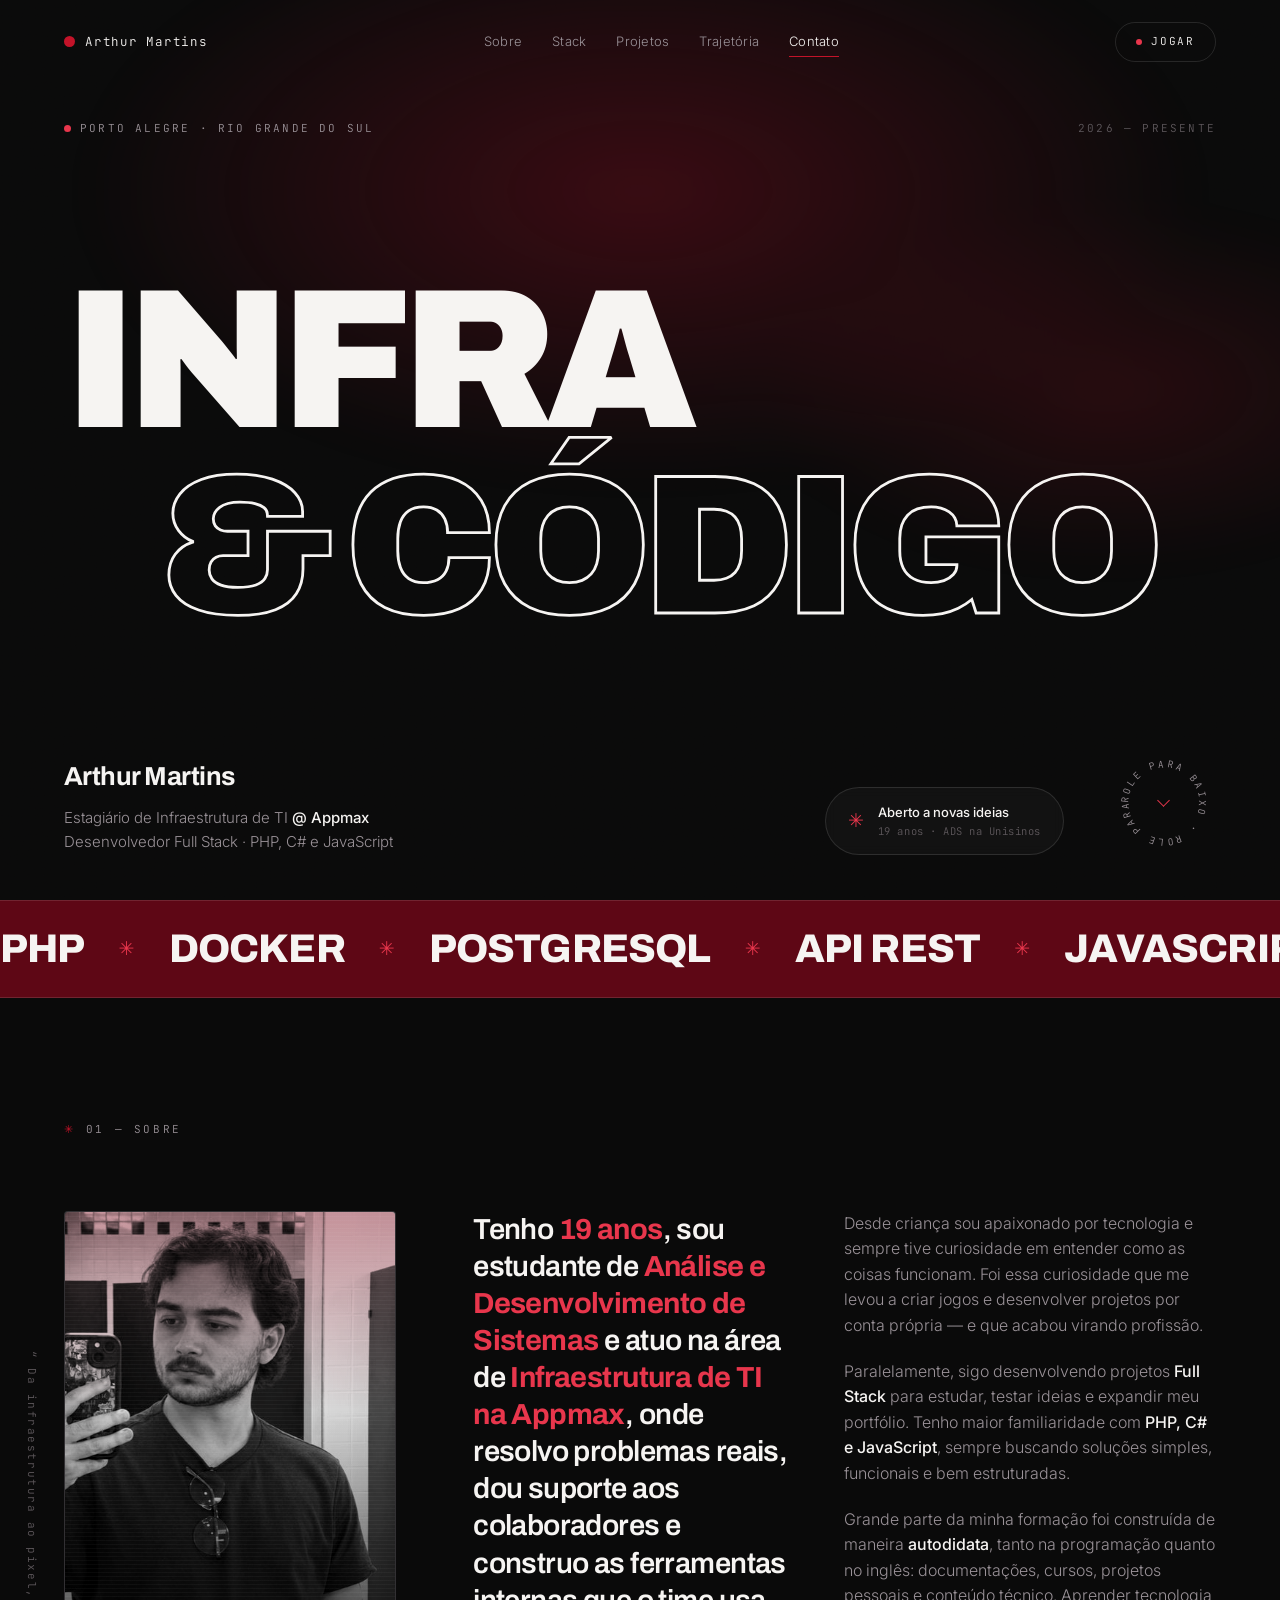
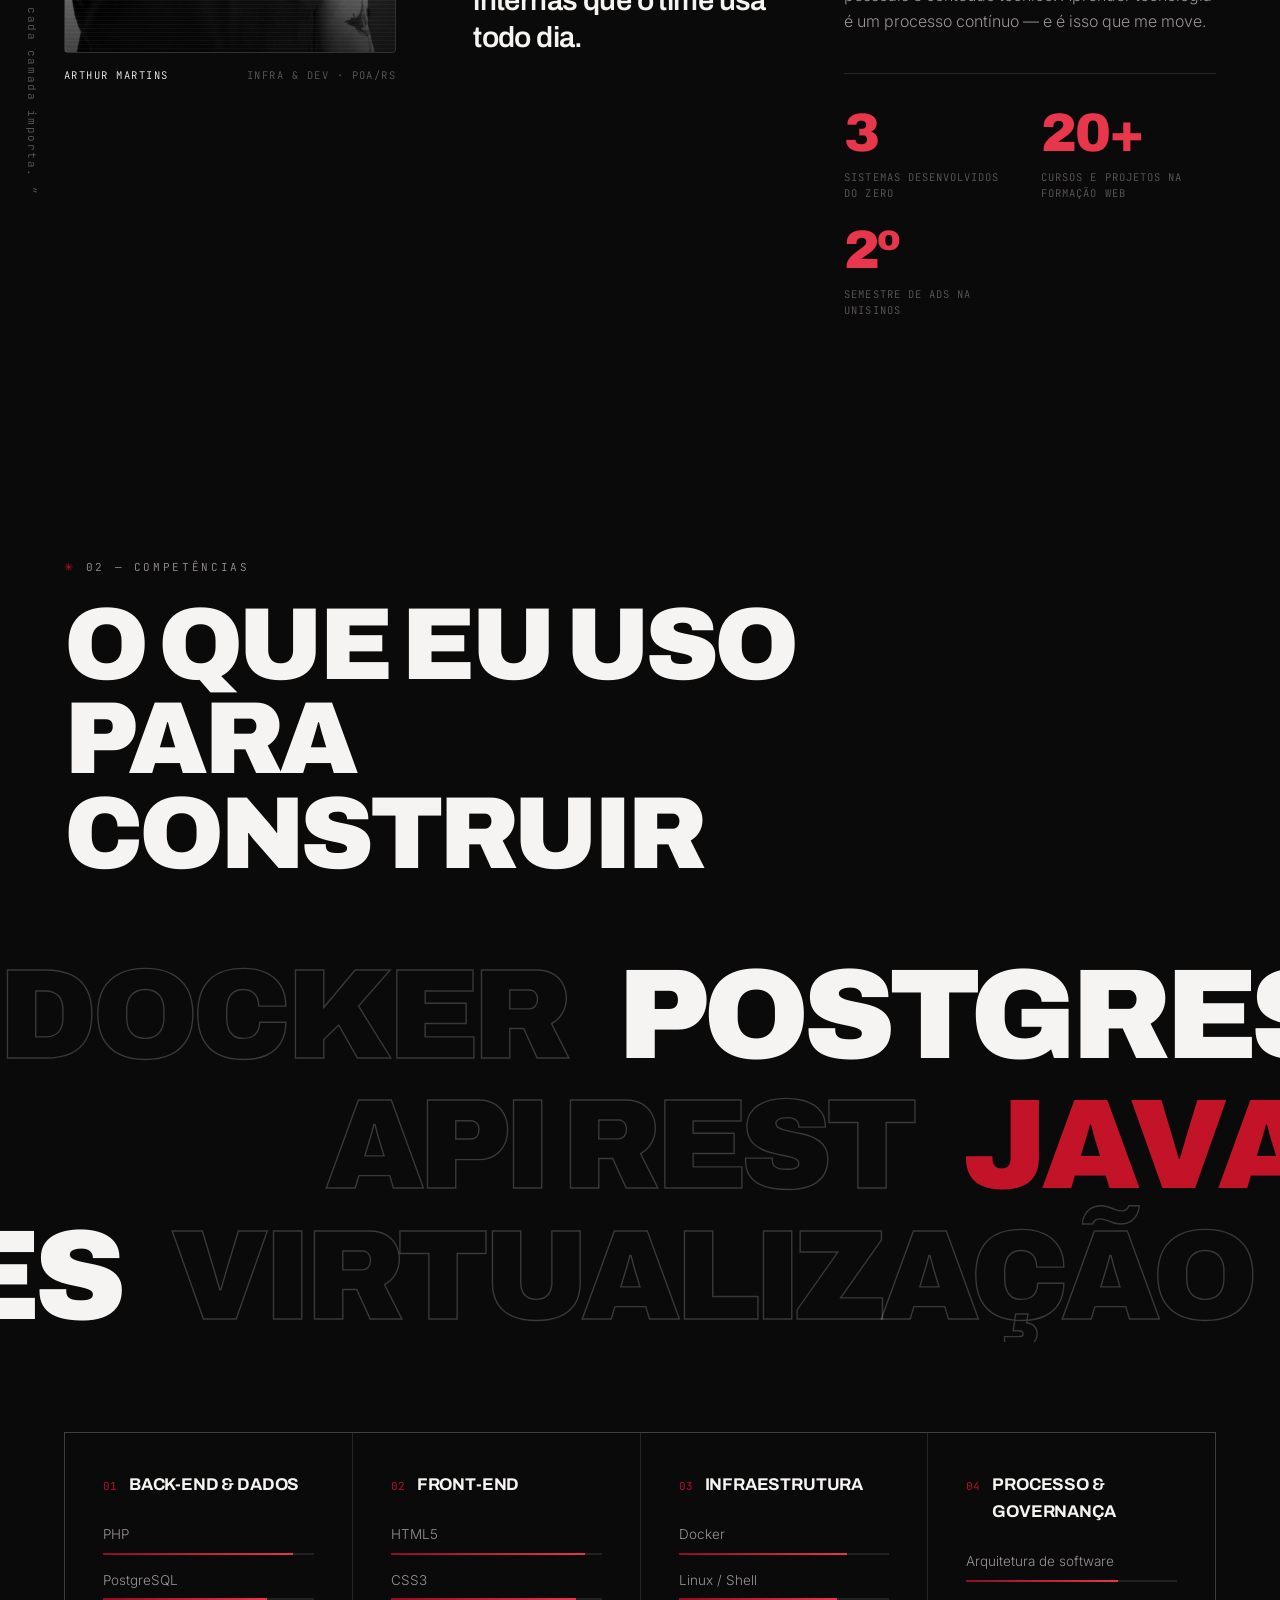
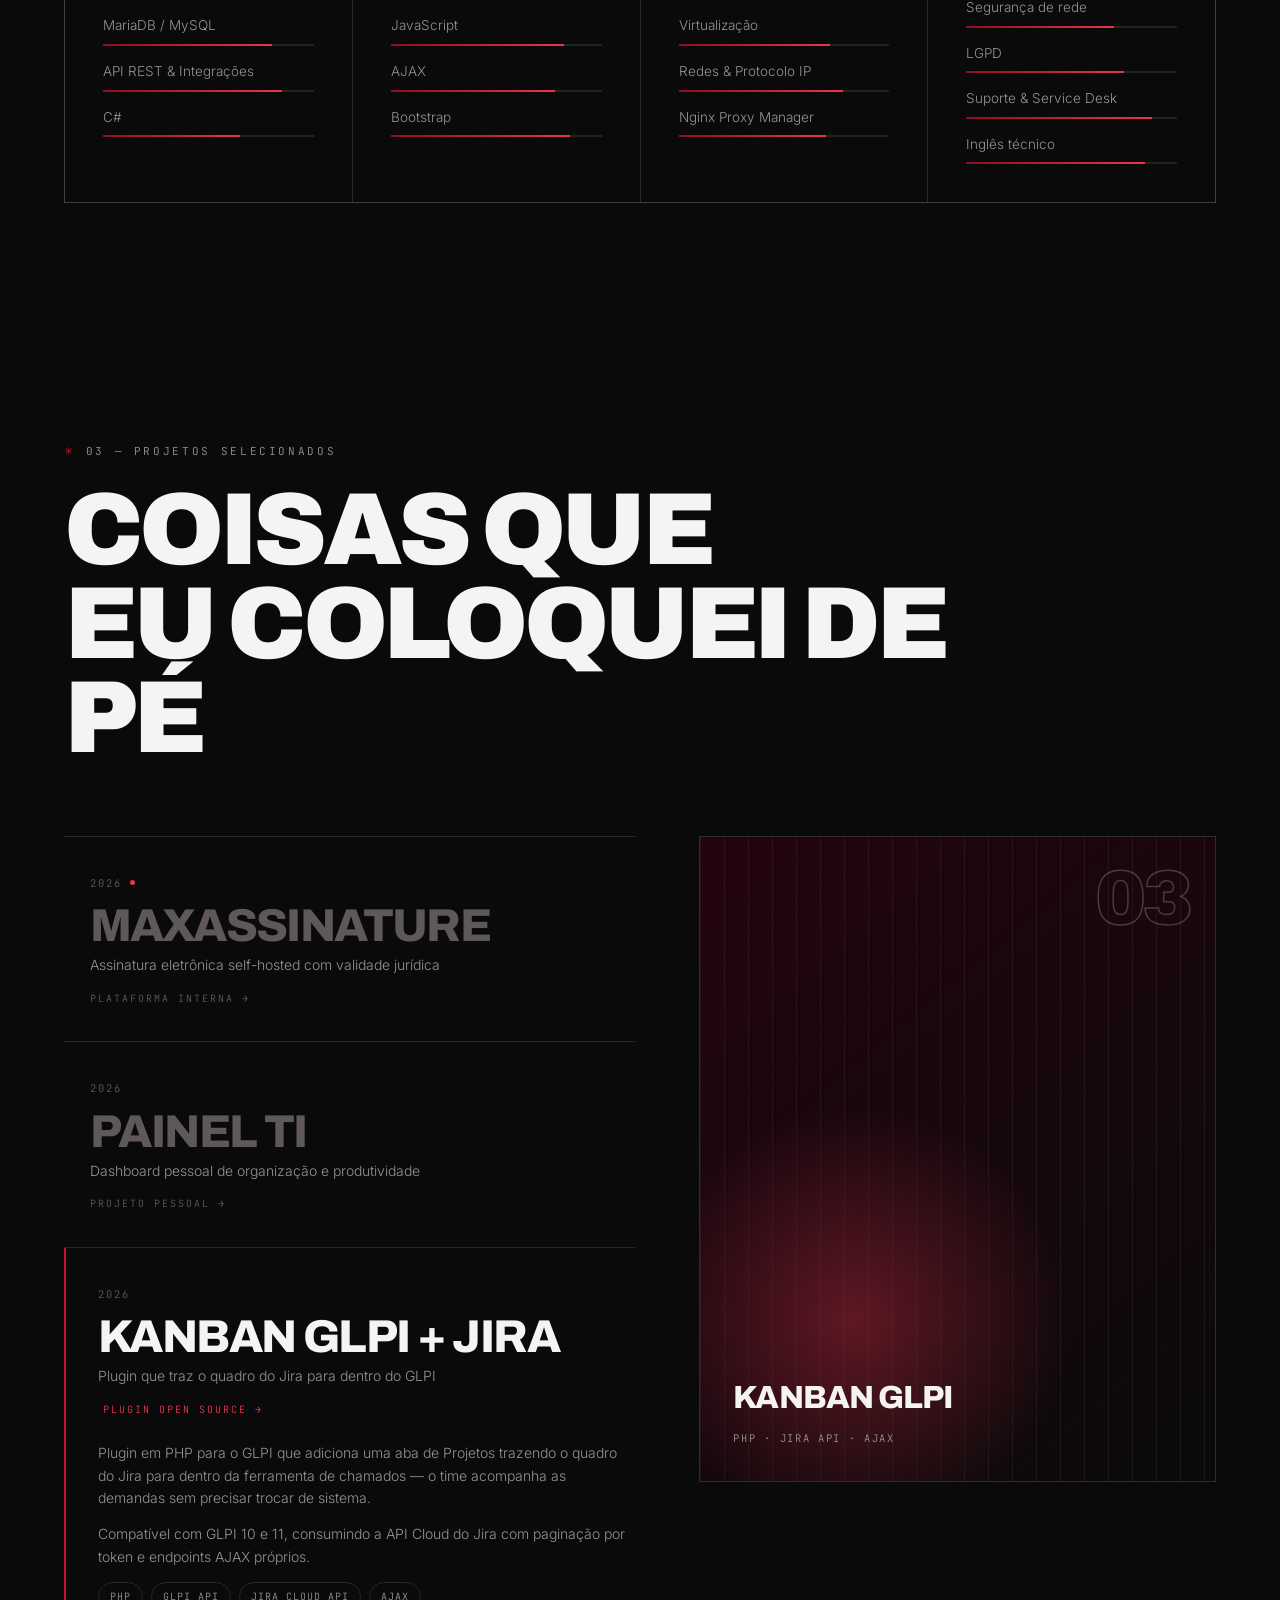
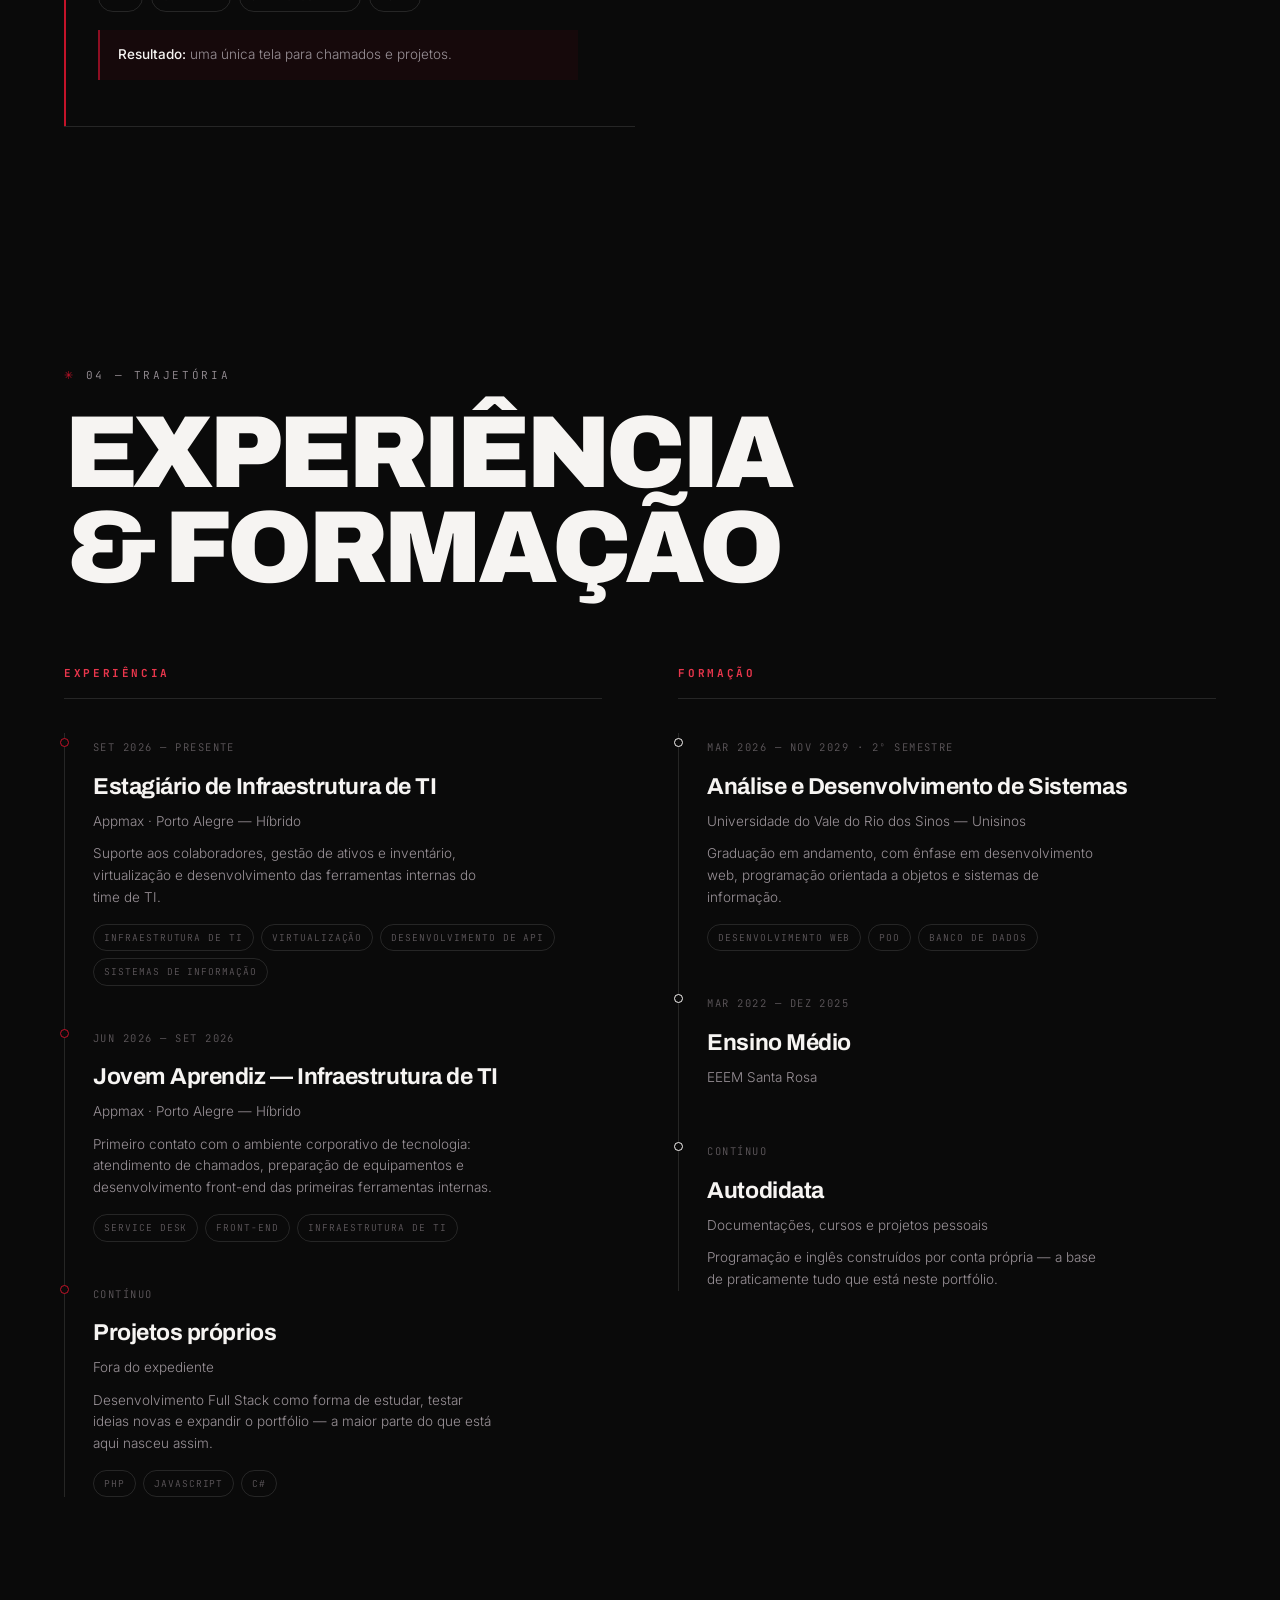
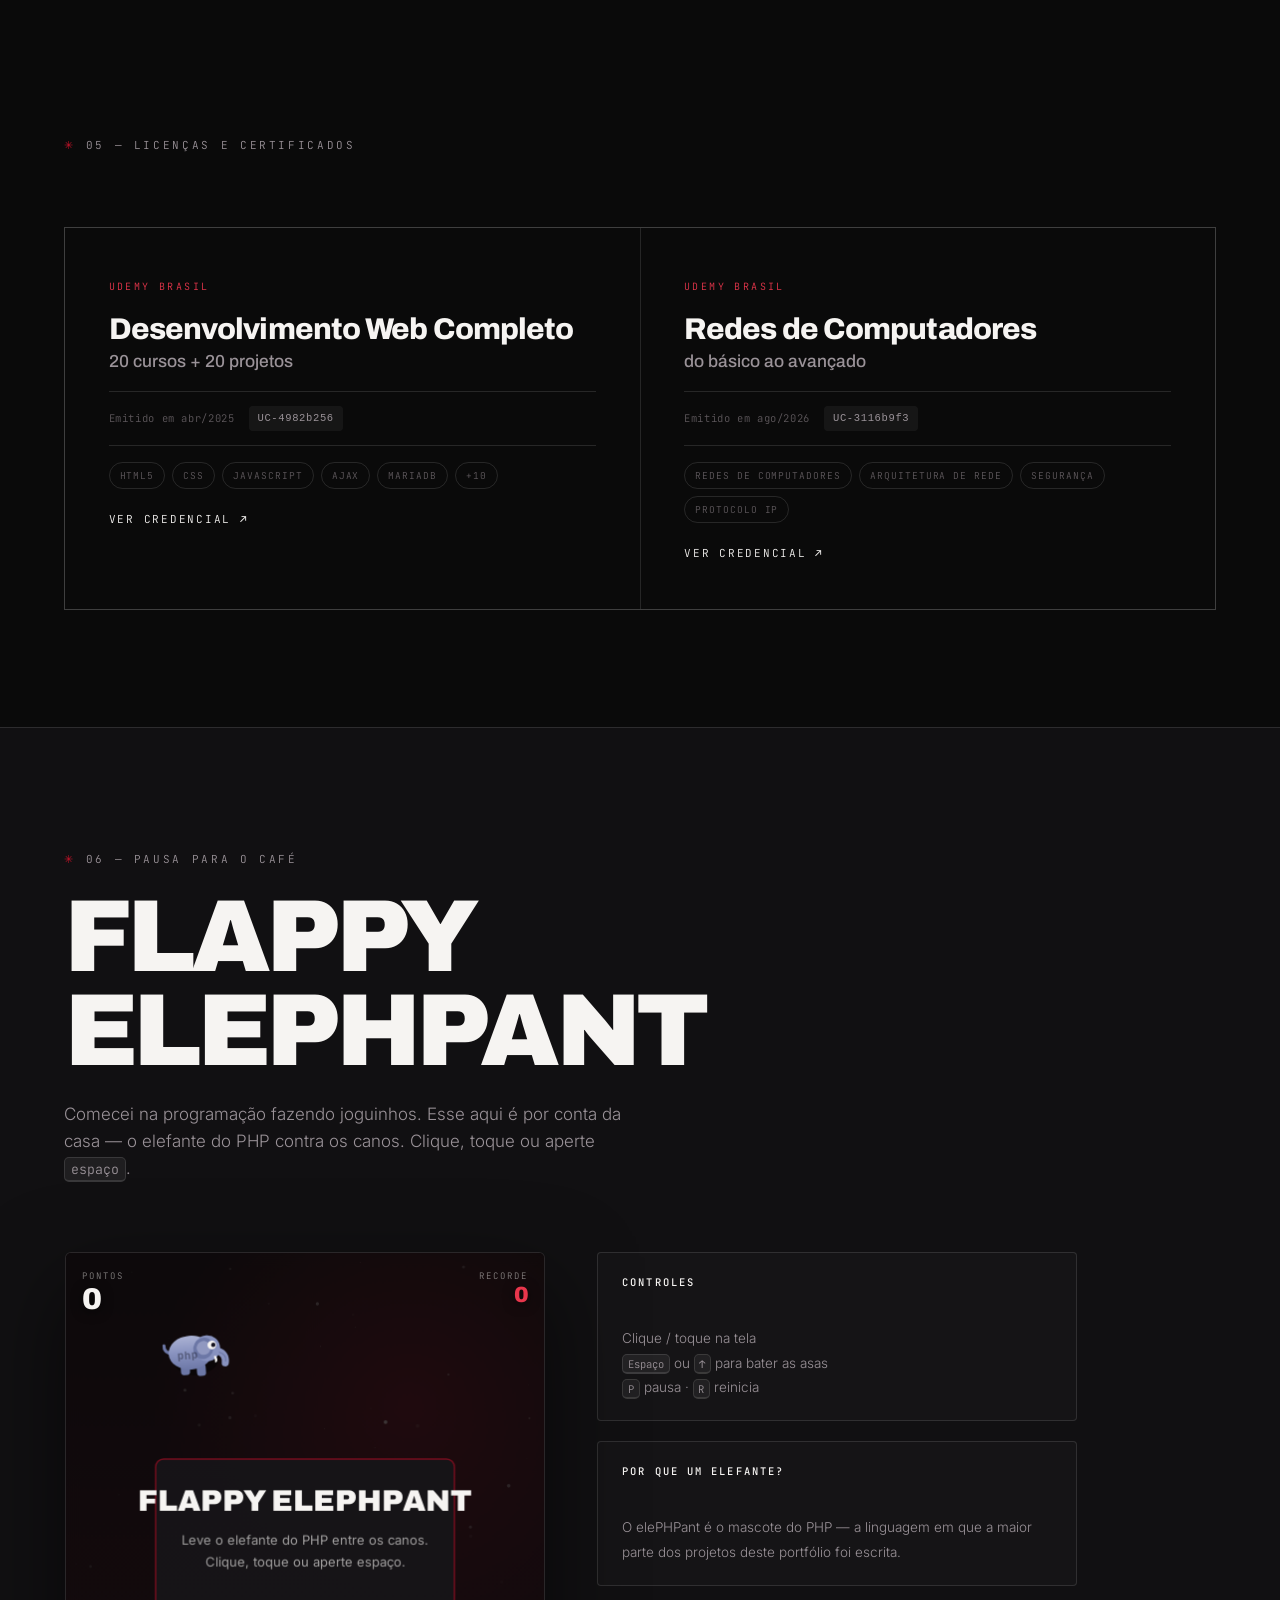
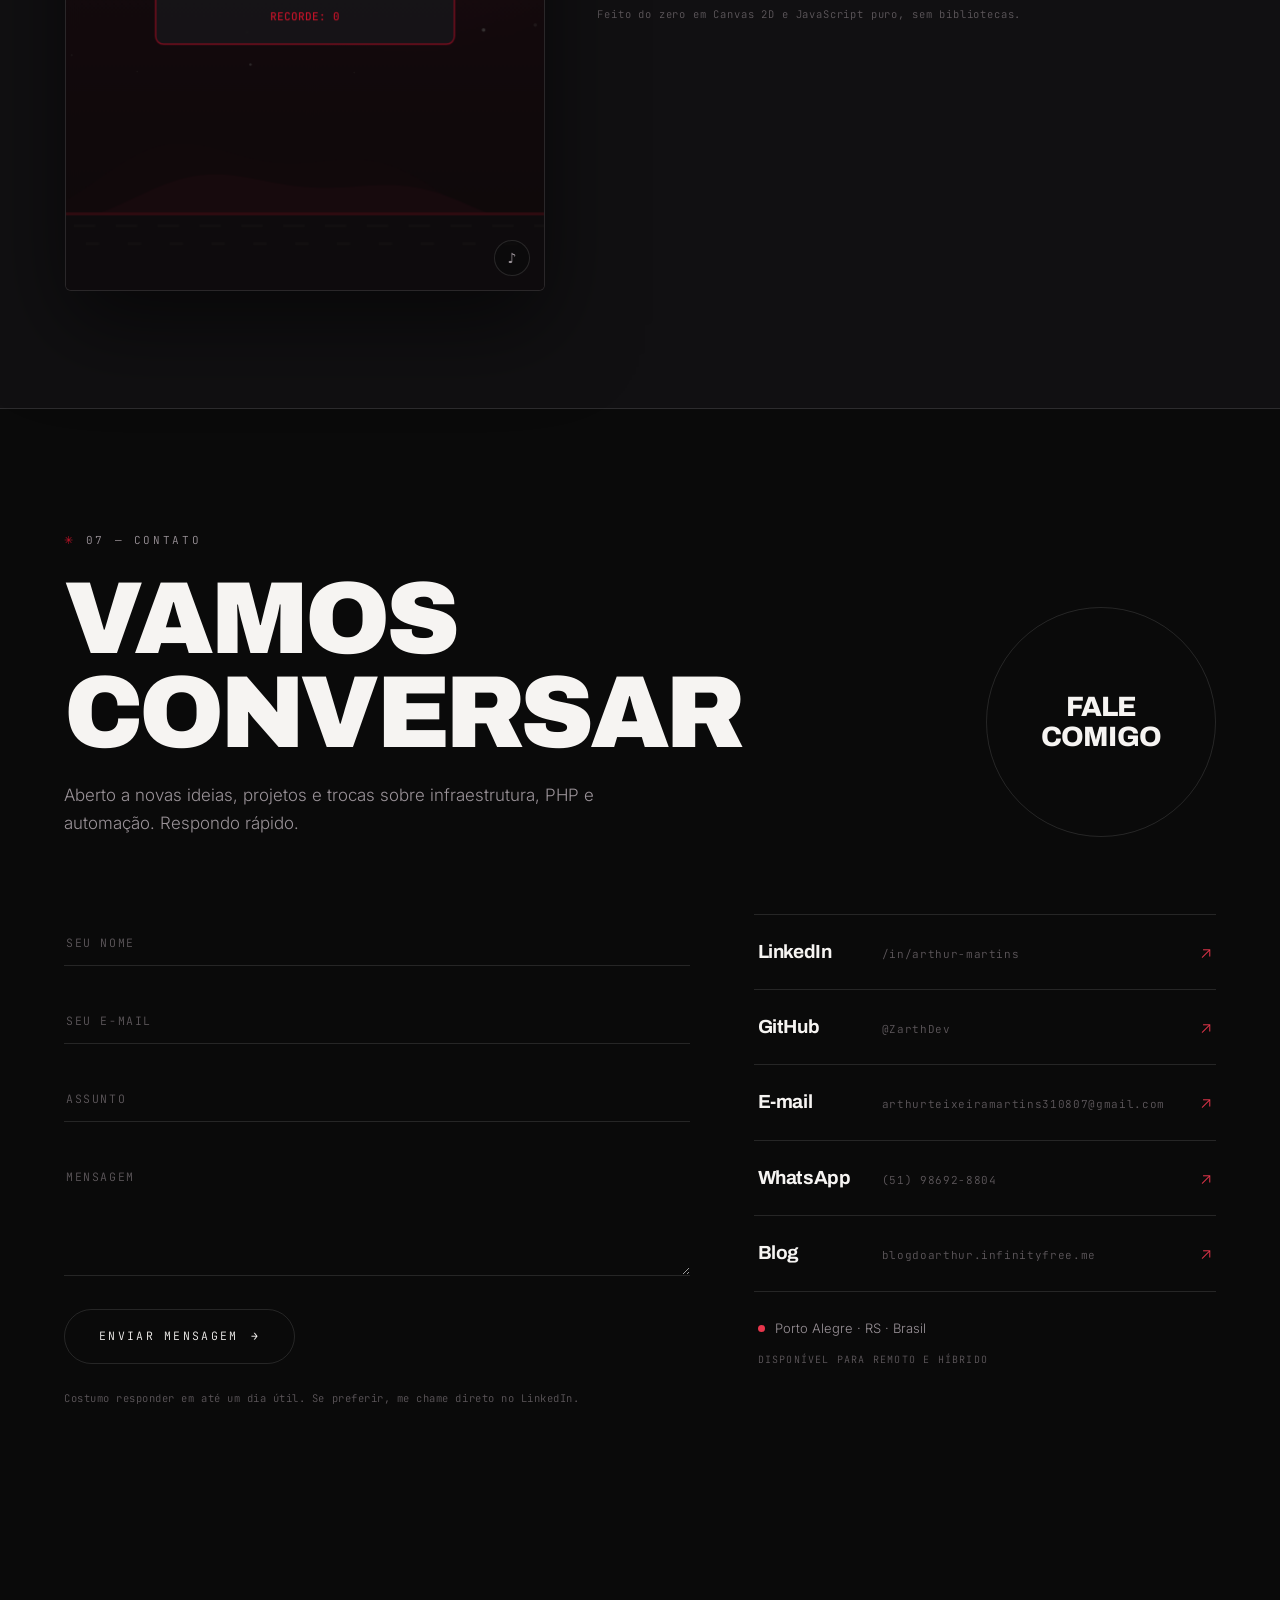
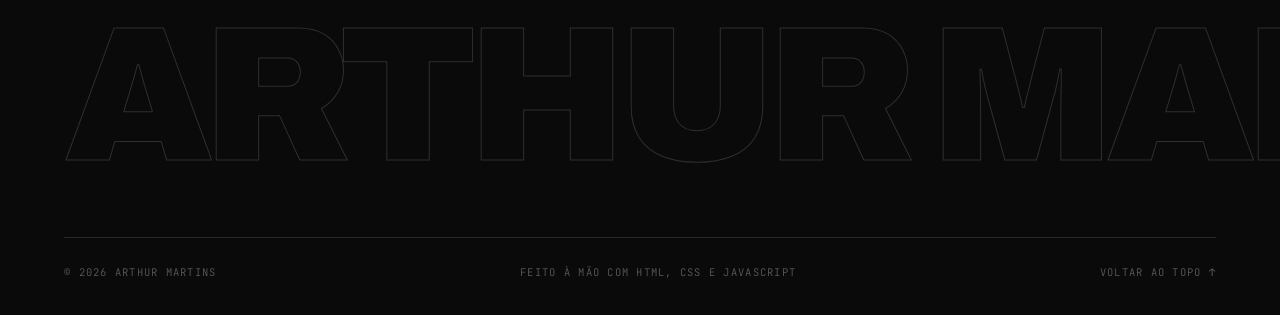
==== index.html @ f809c704 "Portfólio pessoal em HTML, CSS e JavaScript puro Site de página única com hero, sobre, competências," ====
<!DOCTYPE html>
<html lang="pt-BR">
<head>
<meta charset="UTF-8">
<meta name="viewport" content="width=device-width, initial-scale=1, viewport-fit=cover">
<title>Arthur Martins — Infraestrutura de TI &amp; Full Stack</title>
<meta name="description" content="Arthur Martins — Estagiário de Infraestrutura de TI na Appmax e desenvolvedor Full Stack. PHP, Docker, PostgreSQL, APIs REST e automação de processos internos.">
<meta name="author" content="Arthur Martins">
<meta name="theme-color" content="#0A0A0A">

<meta property="og:type" content="website">
<meta property="og:title" content="Arthur Martins — Infraestrutura de TI &amp; Full Stack">
<meta property="og:description" content="Infraestrutura de TI na Appmax e desenvolvimento Full Stack. PHP, Docker, PostgreSQL e automação de processos internos.">
<meta property="og:locale" content="pt_BR">
<meta property="og:image" content="assets/og.jpg">
<meta name="twitter:card" content="summary_large_image">
<meta name="twitter:image" content="assets/og.jpg">

<link rel="icon" href="assets/favicon.svg" type="image/svg+xml">
<link rel="alternate icon" href="favicon.ico" sizes="any">
<link rel="apple-touch-icon" href="assets/apple-touch-icon.png">
<link rel="preconnect" href="https://fonts.googleapis.com">
<link rel="preconnect" href="https://fonts.gstatic.com" crossorigin>
<link href="https://fonts.googleapis.com/css2?family=Archivo:wght@400;500;600;700;800;900&family=Inter:wght@300;400;500;600&family=JetBrains+Mono:wght@400;500&display=swap" rel="stylesheet">
<link rel="stylesheet" href="css/style.css">
</head>
<body>

<!-- ============ PRELOADER ============ -->
<div class="loader" id="loader" aria-hidden="true">
  <div class="loader__bar"><span id="loaderFill"></span></div>
  <div class="loader__count"><span id="loaderNum">0</span><i>%</i></div>
  <div class="loader__label">carregando</div>
</div>

<!-- ============ CURSOR ============ -->
<div class="cursor" id="cursor" aria-hidden="true"><span></span></div>

<!-- ============ NAV ============ -->
<header class="nav" id="nav">
  <a href="#top" class="nav__brand" data-magnet>
    <span class="nav__mark"></span>
    <span>Arthur&nbsp;Martins</span>
  </a>
  <nav class="nav__links" aria-label="Navegação principal">
    <a href="#sobre">Sobre</a>
    <a href="#stack">Stack</a>
    <a href="#projetos">Projetos</a>
    <a href="#trajetoria">Trajetória</a>
    <a href="#contato">Contato</a>
  </nav>
  <a href="#game" class="nav__game" data-magnet>
    <span class="nav__game-dot"></span> Jogar
  </a>
  <button class="nav__burger" id="burger" aria-label="Abrir menu" aria-expanded="false">
    <span></span><span></span>
  </button>
</header>

<div class="menu" id="menu" aria-hidden="true">
  <div class="menu__list">
    <a href="#sobre"><em>01</em> Sobre</a>
    <a href="#stack"><em>02</em> Stack</a>
    <a href="#projetos"><em>03</em> Projetos</a>
    <a href="#trajetoria"><em>04</em> Trajetória</a>
    <a href="#certificados"><em>05</em> Certificados</a>
    <a href="#contato"><em>06</em> Contato</a>
    <a href="#game"><em>07</em> Flappy ElePHPant</a>
  </div>
  <div class="menu__foot">
    <a href="https://www.linkedin.com/in/arthur-martins-2720782b7/" target="_blank" rel="noopener">LinkedIn</a>
    <a href="https://github.com/ZarthDev" target="_blank" rel="noopener">GitHub</a>
    <a href="https://blogdoarthur.infinityfree.me" target="_blank" rel="noopener">Blog</a>
  </div>
</div>

<main id="top">

<!-- ============ HERO ============ -->
<section class="hero">
  <div class="hero__grain" aria-hidden="true"></div>
  <div class="hero__glow" aria-hidden="true"></div>

  <div class="hero__top">
    <p class="eyebrow"><span class="pulse"></span> Porto Alegre · Rio Grande do Sul</p>
    <p class="eyebrow eyebrow--right">2026 — presente</p>
  </div>

  <h1 class="hero__title">
    <span class="l"><span>INFRA</span></span>
    <span class="l l--in"><span>&amp; CÓDIGO</span></span>
  </h1>

  <div class="hero__bottom">
    <div class="hero__id">
      <p class="hero__name">Arthur Martins</p>
      <p class="hero__role">Estagiário de Infraestrutura de TI <b>@ Appmax</b><br>Desenvolvedor Full Stack · PHP, C# e JavaScript</p>
    </div>
    <div class="hero__status">
      <div class="badge">
        <span class="badge__star">✳</span>
        <div>
          <strong>Aberto a novas ideias</strong>
          <small>19 anos · ADS na Unisinos</small>
        </div>
      </div>
      <a href="#sobre" class="scrollcue" aria-label="Rolar para baixo">
        <svg viewBox="0 0 100 100" aria-hidden="true">
          <defs><path id="circ" d="M50,50 m-34,0 a34,34 0 1,1 68,0 a34,34 0 1,1 -68,0"></path></defs>
          <text><textPath href="#circ">ROLE PARA BAIXO · ROLE PARA BAIXO · </textPath></text>
        </svg>
        <i class="scrollcue__arrow"></i>
      </a>
    </div>
  </div>
</section>

<!-- ============ MARQUEE ============ -->
<div class="marquee" aria-hidden="true">
  <div class="marquee__track">
    <span>PHP</span><i>✳</i><span>DOCKER</span><i>✳</i><span>POSTGRESQL</span><i>✳</i><span>API REST</span><i>✳</i><span>JAVASCRIPT</span><i>✳</i><span>LINUX</span><i>✳</i><span>REDES</span><i>✳</i><span>C#</span><i>✳</i>
    <span>PHP</span><i>✳</i><span>DOCKER</span><i>✳</i><span>POSTGRESQL</span><i>✳</i><span>API REST</span><i>✳</i><span>JAVASCRIPT</span><i>✳</i><span>LINUX</span><i>✳</i><span>REDES</span><i>✳</i><span>C#</span><i>✳</i>
  </div>
</div>

<!-- ============ SOBRE ============ -->
<section class="section sobre" id="sobre">
  <p class="side-quote" aria-hidden="true">“ Da infraestrutura ao pixel, cada camada importa. ”</p>

  <header class="section__head">
    <span class="tag"><i>✳</i> 01 — Sobre</span>
  </header>

  <div class="sobre__grid">
    <figure class="portrait reveal">
      <div class="portrait__frame">
        <img src="assets/arthur.jpg"
             srcset="assets/arthur-sm.jpg 450w, assets/arthur.jpg 900w"
             sizes="(max-width: 860px) 340px, 30vw"
             alt="Retrato de Arthur Martins" width="900" height="1200" loading="lazy" decoding="async">
        <span class="portrait__grid" aria-hidden="true"></span>
      </div>
      <figcaption>
        <span class="portrait__name">Arthur Martins</span>
        <span class="portrait__meta">Infra &amp; Dev · POA/RS</span>
      </figcaption>
    </figure>

    <div class="sobre__text">
    <div class="sobre__lead reveal">
      <p>Tenho <b>19 anos</b>, sou estudante de <b>Análise e Desenvolvimento de Sistemas</b> e atuo na área de <b>Infraestrutura de TI na Appmax</b>, onde resolvo problemas reais, dou suporte aos colaboradores e construo as ferramentas internas que o time usa todo dia.</p>
    </div>
    <div class="sobre__body">
      <p class="reveal">Desde criança sou apaixonado por tecnologia e sempre tive curiosidade em entender como as coisas funcionam. Foi essa curiosidade que me levou a criar jogos e desenvolver projetos por conta própria — e que acabou virando profissão.</p>
      <p class="reveal">Paralelamente, sigo desenvolvendo projetos <b>Full Stack</b> para estudar, testar ideias e expandir meu portfólio. Tenho maior familiaridade com <b>PHP, C# e JavaScript</b>, sempre buscando soluções simples, funcionais e bem estruturadas.</p>
      <p class="reveal">Grande parte da minha formação foi construída de maneira <b>autodidata</b>, tanto na programação quanto no inglês: documentações, cursos, projetos pessoais e conteúdo técnico. Aprender tecnologia é um processo contínuo — e é isso que me move.</p>

      <div class="stats reveal">
        <div class="stat"><b data-count="3">0</b><span>sistemas desenvolvidos do zero</span></div>
        <div class="stat"><b data-count="20" data-suffix="+">0</b><span>cursos e projetos na formação web</span></div>
        <div class="stat"><b data-count="2" data-suffix="º">0</b><span>semestre de ADS na Unisinos</span></div>
      </div>
    </div>
    </div>
  </div>
</section>

<!-- ============ STACK ============ -->
<section class="section stack" id="stack">
  <header class="section__head">
    <span class="tag"><i>✳</i> 02 — Competências</span>
    <h2 class="section__title">O que eu uso<br>para construir</h2>
  </header>

  <div class="drift" aria-hidden="true">
    <div class="drift__row" data-drift="-1"><span>PHP</span><span class="ghost">DOCKER</span><span>POSTGRESQL</span></div>
    <div class="drift__row" data-drift="1"><span class="ghost">API REST</span><span>JAVASCRIPT</span><span class="ghost">AJAX</span></div>
    <div class="drift__row" data-drift="-1"><span>REDES</span><span class="ghost">VIRTUALIZAÇÃO</span><span>LGPD</span></div>
  </div>

  <div class="skills">
    <article class="skillcard reveal">
      <header><span class="skillcard__n">01</span><h3>Back-end &amp; Dados</h3></header>
      <ul>
        <li><span>PHP</span><i data-level="90"></i></li>
        <li><span>PostgreSQL</span><i data-level="78"></i></li>
        <li><span>MariaDB / MySQL</span><i data-level="80"></i></li>
        <li><span>API REST &amp; Integrações</span><i data-level="85"></i></li>
        <li><span>C#</span><i data-level="65"></i></li>
      </ul>
    </article>

    <article class="skillcard reveal">
      <header><span class="skillcard__n">02</span><h3>Front-end</h3></header>
      <ul>
        <li><span>HTML5</span><i data-level="92"></i></li>
        <li><span>CSS3</span><i data-level="88"></i></li>
        <li><span>JavaScript</span><i data-level="82"></i></li>
        <li><span>AJAX</span><i data-level="78"></i></li>
        <li><span>Bootstrap</span><i data-level="85"></i></li>
      </ul>
    </article>

    <article class="skillcard reveal">
      <header><span class="skillcard__n">03</span><h3>Infraestrutura</h3></header>
      <ul>
        <li><span>Docker</span><i data-level="80"></i></li>
        <li><span>Linux / Shell</span><i data-level="75"></i></li>
        <li><span>Virtualização</span><i data-level="72"></i></li>
        <li><span>Redes &amp; Protocolo IP</span><i data-level="78"></i></li>
        <li><span>Nginx Proxy Manager</span><i data-level="70"></i></li>
      </ul>
    </article>

    <article class="skillcard reveal">
      <header><span class="skillcard__n">04</span><h3>Processo &amp; Governança</h3></header>
      <ul>
        <li><span>Arquitetura de software</span><i data-level="72"></i></li>
        <li><span>Segurança de rede</span><i data-level="70"></i></li>
        <li><span>LGPD</span><i data-level="75"></i></li>
        <li><span>Suporte &amp; Service Desk</span><i data-level="88"></i></li>
        <li><span>Inglês técnico</span><i data-level="85"></i></li>
      </ul>
    </article>
  </div>
</section>

<!-- ============ PROJETOS ============ -->
<section class="section works" id="projetos">
  <header class="section__head">
    <span class="tag"><i>✳</i> 03 — Projetos selecionados</span>
    <h2 class="section__title">Coisas que<br>eu coloquei de pé</h2>
  </header>

  <div class="works__grid">
    <div class="works__list" id="worksList">

      <article class="work is-active" data-work="1">
        <span class="work__year">2026 <i class="work__dot"></i></span>
        <h3>MaxAssinature</h3>
        <p>Assinatura eletrônica self-hosted com validade jurídica</p>
        <span class="work__cat">Plataforma interna &rarr;</span>
        <div class="work__panel">
          <div class="work__panel-in">
          <p>Emitir e coletar assinaturas de termos de responsabilidade era um processo manual e lento — e as opções de mercado cobravam por documento e mantinham dados sensíveis em nuvem de terceiros.</p>
          <p>Construí uma plataforma <b>self-hosted</b> sobre o motor open-source Documenso, com uma <b>API própria em PHP</b> que orquestra todo o fluxo: recebe os PDFs, gera a página final de assinaturas, isola documentos por time, integra com o Slack e oferece verificação pública de autenticidade por <b>hash SHA-256</b>. Padrão PAdES com carimbo de tempo.</p>
          <ul class="work__tags"><li>PHP</li><li>Docker</li><li>PostgreSQL</li><li>MinIO</li><li>Nginx Proxy Manager</li><li>Slack API</li></ul>
          <p class="work__result"><b>Resultado:</b> custo por documento eliminado, dados na infraestrutura própria da empresa (LGPD) e rastreabilidade total com trilha de auditoria.</p>
          </div>
        </div>
      </article>

      <article class="work" data-work="2">
        <span class="work__year">2026</span>
        <h3>Painel TI</h3>
        <p>Dashboard pessoal de organização e produtividade</p>
        <span class="work__cat">Projeto pessoal &rarr;</span>
        <div class="work__panel">
          <div class="work__panel-in">
          <p>Um painel só meu para não perder nada de vista no dia a dia da TI: demandas, agenda, metas e anotações em uma tela só, no lugar de post-its e abas abertas.</p>
          <p>SPA em <b>JavaScript puro</b> com barra lateral e cinco seções — visão geral com KPIs e <b>gráficos desenhados em SVG na mão</b>, sem biblioteca; quadro kanban com arrastar e soltar; metas com progresso; notas com salvamento automático. A agenda passa por um <b>proxy em PHP</b> que baixa e interpreta o feed iCal, incluindo eventos recorrentes.</p>
          <ul class="work__tags"><li>JavaScript</li><li>PHP</li><li>SVG</li><li>HTML5</li><li>CSS3</li><li>iCal</li></ul>
          <p class="work__result"><b>Resultado:</b> tudo o que eu preciso acompanhar em um único lugar, com tema claro e escuro e sem depender de serviço de terceiros.</p>
          </div>
        </div>
      </article>

      <article class="work" data-work="3">
        <span class="work__year">2026</span>
        <h3>Kanban GLPI + Jira</h3>
        <p>Plugin que traz o quadro do Jira para dentro do GLPI</p>
        <span class="work__cat">Plugin open source &rarr;</span>
        <div class="work__panel">
          <div class="work__panel-in">
          <p>Plugin em PHP para o GLPI que adiciona uma aba de Projetos trazendo o quadro do Jira para dentro da ferramenta de chamados — o time acompanha as demandas sem precisar trocar de sistema.</p>
          <p>Compatível com GLPI 10 e 11, consumindo a API Cloud do Jira com paginação por token e endpoints AJAX próprios.</p>
          <ul class="work__tags"><li>PHP</li><li>GLPI API</li><li>Jira Cloud API</li><li>AJAX</li></ul>
          <p class="work__result"><b>Resultado:</b> uma única tela para chamados e projetos.</p>
          </div>
        </div>
      </article>

    </div>

    <aside class="works__view" aria-hidden="true">
      <div class="works__sticky">
        <div class="wcard is-on" data-view="1"><span class="wcard__num">01</span><div class="wcard__art art--1"></div><b>MaxAssinature</b><small>PHP · Docker · PostgreSQL</small></div>
        <div class="wcard" data-view="2"><span class="wcard__num">02</span><div class="wcard__art art--3"></div><b>Painel TI</b><small>JavaScript · PHP · SVG</small></div>
        <div class="wcard" data-view="3"><span class="wcard__num">03</span><div class="wcard__art art--4"></div><b>Kanban GLPI</b><small>PHP · Jira API · AJAX</small></div>
      </div>
    </aside>
  </div>
</section>

<!-- ============ TRAJETÓRIA ============ -->
<section class="section path" id="trajetoria">
  <header class="section__head">
    <span class="tag"><i>✳</i> 04 — Trajetória</span>
    <h2 class="section__title">Experiência<br>&amp; formação</h2>
  </header>

  <div class="path__cols">
    <div class="path__col">
      <h4 class="path__kicker">Experiência</h4>

      <div class="tl reveal">
        <span class="tl__when">set 2026 — presente</span>
        <h3>Estagiário de Infraestrutura de TI</h3>
        <p class="tl__where">Appmax · Porto Alegre — Híbrido</p>
        <p>Suporte aos colaboradores, gestão de ativos e inventário, virtualização e desenvolvimento das ferramentas internas do time de TI.</p>
        <ul class="chips"><li>Infraestrutura de TI</li><li>Virtualização</li><li>Desenvolvimento de API</li><li>Sistemas de informação</li></ul>
      </div>

      <div class="tl reveal">
        <span class="tl__when">jun 2026 — set 2026</span>
        <h3>Jovem Aprendiz — Infraestrutura de TI</h3>
        <p class="tl__where">Appmax · Porto Alegre — Híbrido</p>
        <p>Primeiro contato com o ambiente corporativo de tecnologia: atendimento de chamados, preparação de equipamentos e desenvolvimento front-end das primeiras ferramentas internas.</p>
        <ul class="chips"><li>Service Desk</li><li>Front-end</li><li>Infraestrutura de TI</li></ul>
      </div>

      <div class="tl reveal">
        <span class="tl__when">contínuo</span>
        <h3>Projetos próprios</h3>
        <p class="tl__where">Fora do expediente</p>
        <p>Desenvolvimento Full Stack como forma de estudar, testar ideias novas e expandir o portfólio — a maior parte do que está aqui nasceu assim.</p>
        <ul class="chips"><li>PHP</li><li>JavaScript</li><li>C#</li></ul>
      </div>
    </div>

    <div class="path__col">
      <h4 class="path__kicker">Formação</h4>

      <div class="tl tl--edu reveal">
        <span class="tl__when">mar 2026 — nov 2029 · 2º semestre</span>
        <h3>Análise e Desenvolvimento de Sistemas</h3>
        <p class="tl__where">Universidade do Vale do Rio dos Sinos — Unisinos</p>
        <p>Graduação em andamento, com ênfase em desenvolvimento web, programação orientada a objetos e sistemas de informação.</p>
        <ul class="chips"><li>Desenvolvimento web</li><li>POO</li><li>Banco de dados</li></ul>
      </div>

      <div class="tl tl--edu reveal">
        <span class="tl__when">mar 2022 — dez 2025</span>
        <h3>Ensino Médio</h3>
        <p class="tl__where">EEEM Santa Rosa</p>
      </div>

      <div class="tl tl--edu reveal">
        <span class="tl__when">contínuo</span>
        <h3>Autodidata</h3>
        <p class="tl__where">Documentações, cursos e projetos pessoais</p>
        <p>Programação e inglês construídos por conta própria — a base de praticamente tudo que está neste portfólio.</p>
      </div>
    </div>
  </div>
</section>

<!-- ============ CERTIFICADOS ============ -->
<section class="section certs" id="certificados">
  <header class="section__head">
    <span class="tag"><i>✳</i> 05 — Licenças e certificados</span>
  </header>

  <div class="certs__list">
    <a class="cert reveal" href="https://www.udemy.com/certificate/UC-4982b256-1b56-4b9d-a586-4aa7a67d3c74/" target="_blank" rel="noopener">
      <span class="cert__issuer">Udemy Brasil</span>
      <h3>Desenvolvimento Web Completo<br><span>20 cursos + 20 projetos</span></h3>
      <div class="cert__meta">
        <span>Emitido em abr/2025</span>
        <code>UC-4982b256</code>
      </div>
      <ul class="chips"><li>HTML5</li><li>CSS</li><li>JavaScript</li><li>AJAX</li><li>MariaDB</li><li>+10</li></ul>
      <span class="cert__go">Ver credencial ↗</span>
    </a>

    <a class="cert reveal" href="https://www.udemy.com/certificate/UC-3116b9f3-b9a5-4515-b983-2905761f7076/" target="_blank" rel="noopener">
      <span class="cert__issuer">Udemy Brasil</span>
      <h3>Redes de Computadores<br><span>do básico ao avançado</span></h3>
      <div class="cert__meta">
        <span>Emitido em ago/2026</span>
        <code>UC-3116b9f3</code>
      </div>
      <ul class="chips"><li>Redes de computadores</li><li>Arquitetura de rede</li><li>Segurança</li><li>Protocolo IP</li></ul>
      <span class="cert__go">Ver credencial ↗</span>
    </a>
  </div>
</section>

<!-- ============ GAME ============ -->
<section class="section game" id="game">
  <header class="section__head">
    <span class="tag"><i>✳</i> 06 — Pausa para o café</span>
    <h2 class="section__title">Flappy<br>ElePHPant</h2>
    <p class="section__sub">Comecei na programação fazendo joguinhos. Esse aqui é por conta da casa — o elefante do PHP contra os canos. Clique, toque ou aperte <kbd>espaço</kbd>.</p>
  </header>

  <div class="game__wrap">
    <div class="game__stage">
      <canvas id="flappy" width="480" height="640" role="img" aria-label="Mini game estilo Flappy Bird com o elefante do PHP"></canvas>
      <div class="game__hud">
        <div class="game__score"><span>PONTOS</span><b id="gScore">0</b></div>
        <div class="game__score game__score--best"><span>RECORDE</span><b id="gBest">0</b></div>
      </div>
      <button class="game__sound" id="gSound" aria-label="Alternar som">♪</button>
    </div>
    <div class="game__side">
      <p class="game__tip"><b>Controles</b><br>Clique / toque na tela<br><kbd>Espaço</kbd> ou <kbd>↑</kbd> para bater as asas<br><kbd>P</kbd> pausa · <kbd>R</kbd> reinicia</p>
      <p class="game__tip"><b>Por que um elefante?</b><br>O elePHPant é o mascote do PHP — a linguagem em que a maior parte dos projetos deste portfólio foi escrita.</p>
      <p class="game__credit">Feito do zero em Canvas 2D e JavaScript puro, sem bibliotecas.</p>
    </div>
  </div>
</section>

<!-- ============ CONTATO ============ -->
<section class="section contact" id="contato">
  <div class="contact__top">
    <header class="section__head">
      <span class="tag"><i>✳</i> 07 — Contato</span>
      <h2 class="section__title">Vamos<br>conversar</h2>
      <p class="section__sub">Aberto a novas ideias, projetos e trocas sobre infraestrutura, PHP e automação. Respondo rápido.</p>
    </header>

    <a href="#formulario" class="bigcta" data-magnet>
      <span>Fale<br>comigo</span>
    </a>
  </div>

  <div class="contact__grid">
    <form class="form" id="formulario" name="contato" method="POST"
          data-netlify="true" netlify-honeypot="empresa-bot" action="/obrigado.html">
      <input type="hidden" name="form-name" value="contato">
      <p class="hp"><label>Não preencha: <input name="empresa-bot"></label></p>

      <div class="field">
        <input type="text" id="nome" name="nome" required placeholder=" " autocomplete="name">
        <label for="nome">Seu nome</label>
      </div>
      <div class="field">
        <input type="email" id="email" name="email" required placeholder=" " autocomplete="email">
        <label for="email">Seu e-mail</label>
      </div>
      <div class="field">
        <input type="text" id="assunto" name="assunto" placeholder=" ">
        <label for="assunto">Assunto</label>
      </div>
      <div class="field">
        <textarea id="mensagem" name="mensagem" rows="5" required placeholder=" "></textarea>
        <label for="mensagem">Mensagem</label>
      </div>
      <button type="submit" class="btn" data-magnet>Enviar mensagem <i>→</i></button>
      <p class="form__note">Costumo responder em até um dia útil. Se preferir, me chame direto no LinkedIn.</p>
    </form>

    <div class="contact__links">
      <a href="https://www.linkedin.com/in/arthur-martins-2720782b7/" target="_blank" rel="noopener">
        <b>LinkedIn</b><span>/in/arthur-martins</span><i>↗</i>
      </a>
      <a href="https://github.com/ZarthDev" target="_blank" rel="noopener">
        <b>GitHub</b><span>@ZarthDev</span><i>↗</i>
      </a>
      <a href="mailto:arthurteixeiramartins310807@gmail.com">
        <b>E-mail</b><span>arthurteixeiramartins310807@gmail.com</span><i>↗</i>
      </a>
      <a href="https://wa.me/5551986928804" target="_blank" rel="noopener">
        <b>WhatsApp</b><span>(51) 98692-8804</span><i>↗</i>
      </a>
      <a href="https://blogdoarthur.infinityfree.me" target="_blank" rel="noopener">
        <b>Blog</b><span>blogdoarthur.infinityfree.me</span><i>↗</i>
      </a>
      <div class="contact__where">
        <span class="pulse"></span>
        Porto Alegre · RS · Brasil<br>
        <small>Disponível para remoto e híbrido</small>
      </div>
    </div>
  </div>
</section>

</main>

<footer class="footer">
  <div class="footer__big" aria-hidden="true">ARTHUR MARTINS</div>
  <div class="footer__row">
    <span>© <span id="year">2026</span> Arthur Martins</span>
    <span>Feito à mão com HTML, CSS e JavaScript</span>
    <a href="#top" data-magnet>Voltar ao topo ↑</a>
  </div>
</footer>

<script src="js/main.js" defer></script>
<script src="js/game.js" defer></script>
</body>
</html>
---- css/style.css ----
/* =========================================================
   Arthur Martins — Portfólio
   Paleta: bordô (#8E0E22) · preto (#0A0A0A) · branco (#F6F4F2)
   ========================================================= */

:root{
  --black:#0A0A0A;
  --black-2:#111012;
  --black-3:#171518;
  --white:#F6F4F2;
  --grey:#9A9298;
  --grey-2:#5E585C;
  --line:rgba(246,244,242,.12);

  --wine:#8E0E22;
  --wine-deep:#5E0715;
  --wine-hot:#C31329;
  --wine-glow:#E8364C;

  --bg:var(--black);
  --ink:var(--white);

  --f-display:'Archivo', 'Helvetica Neue', Arial, sans-serif;
  --f-body:'Inter', system-ui, -apple-system, sans-serif;
  --f-mono:'JetBrains Mono', ui-monospace, 'SFMono-Regular', monospace;

  --pad:clamp(20px, 5vw, 80px);
  --ease:cubic-bezier(.22,1,.36,1);
}

*,*::before,*::after{box-sizing:border-box;margin:0;padding:0}

html{scroll-behavior:smooth;-webkit-text-size-adjust:100%}
html.is-locked,body.is-locked{overflow:hidden}

body{
  background:var(--bg);
  color:var(--ink);
  font-family:var(--f-body);
  font-weight:300;
  line-height:1.6;
  overflow-x:hidden;
  -webkit-font-smoothing:antialiased;
}

img{max-width:100%;display:block;height:auto}
a{color:inherit;text-decoration:none}
button{font:inherit;color:inherit;background:none;border:0;cursor:pointer}
::selection{background:var(--wine-hot);color:#fff}

/* barra de rolagem */
::-webkit-scrollbar{width:9px}
::-webkit-scrollbar-track{background:var(--black)}
::-webkit-scrollbar-thumb{background:var(--wine-deep);border-radius:9px}
::-webkit-scrollbar-thumb:hover{background:var(--wine)}

kbd{
  font-family:var(--f-mono);font-size:.78em;
  padding:.15em .45em;border:1px solid var(--line);
  border-bottom-width:2px;border-radius:5px;
  background:rgba(246,244,242,.06);
}

/* =========================================================
   PRELOADER
   ========================================================= */
.loader{
  position:fixed;inset:0;z-index:9999;
  background:var(--black);
  display:flex;flex-direction:column;
  align-items:center;justify-content:center;gap:26px;
  transition:opacity .7s var(--ease), visibility .7s;
}
.loader.is-done{opacity:0;visibility:hidden}
.loader__count{
  font-family:var(--f-display);font-weight:900;
  font-size:clamp(64px,14vw,150px);line-height:.85;
  letter-spacing:-.04em;display:flex;align-items:flex-start;
}
.loader__count i{font-size:.3em;font-style:normal;margin-top:.5em;color:var(--wine-hot)}
.loader__label{
  font-family:var(--f-mono);font-size:11px;
  letter-spacing:.45em;text-transform:uppercase;color:var(--grey-2);
}
.loader__bar{
  position:absolute;top:0;left:0;right:0;height:2px;
  background:rgba(246,244,242,.08);
}
.loader__bar span{
  display:block;height:100%;width:0%;
  background:linear-gradient(90deg,var(--wine),var(--wine-glow));
  transition:width .2s linear;
}

/* =========================================================
   CURSOR
   ========================================================= */
.cursor{
  position:fixed;top:0;left:0;z-index:9998;
  width:34px;height:34px;margin:-17px 0 0 -17px;
  border:1px solid rgba(246,244,242,.45);border-radius:50%;
  pointer-events:none;mix-blend-mode:difference;
  transition:width .3s var(--ease),height .3s var(--ease),
             margin .3s var(--ease),background .3s var(--ease),
             opacity .3s;
  opacity:0;
}
.cursor span{
  position:absolute;top:50%;left:50%;width:4px;height:4px;
  margin:-2px 0 0 -2px;border-radius:50%;background:var(--white);
}
.cursor.is-on{opacity:1}
.cursor.is-hover{
  width:70px;height:70px;margin:-35px 0 0 -35px;
  background:rgba(246,244,242,.1);border-color:transparent;
}
.cursor.is-hover span{opacity:0}
@media (hover:none),(pointer:coarse){.cursor{display:none}}

/* =========================================================
   NAV
   ========================================================= */
.nav{
  position:fixed;top:0;left:0;right:0;z-index:900;
  display:flex;align-items:center;justify-content:space-between;
  gap:20px;padding:22px var(--pad);
  transition:transform .5s var(--ease),background .4s,backdrop-filter .4s,padding .4s;
}
.nav.is-stuck{
  background:rgba(10,10,10,.78);
  backdrop-filter:blur(14px);-webkit-backdrop-filter:blur(14px);
  padding-top:14px;padding-bottom:14px;
  border-bottom:1px solid var(--line);
}
.nav.is-hidden{transform:translateY(-110%)}

.nav__brand{
  display:flex;align-items:center;gap:10px;
  font-family:var(--f-mono);font-size:12.5px;letter-spacing:.06em;
}
.nav__mark{
  width:11px;height:11px;border-radius:50%;
  background:var(--wine-hot);
  box-shadow:0 0 0 0 rgba(195,19,41,.7);
  animation:mark 2.6s infinite;
}
@keyframes mark{
  0%{box-shadow:0 0 0 0 rgba(195,19,41,.6)}
  70%{box-shadow:0 0 0 12px rgba(195,19,41,0)}
  100%{box-shadow:0 0 0 0 rgba(195,19,41,0)}
}

.nav__links{display:flex;gap:30px}
.nav__links a{
  position:relative;font-size:13px;letter-spacing:.02em;
  color:var(--grey);transition:color .3s;
}
.nav__links a::after{
  content:'';position:absolute;left:0;bottom:-5px;
  width:0;height:1px;background:var(--wine-hot);
  transition:width .35s var(--ease);
}
.nav__links a:hover{color:var(--white)}
.nav__links a:hover::after,.nav__links a.is-current::after{width:100%}
.nav__links a.is-current{color:var(--white)}

.nav__game{
  display:inline-flex;align-items:center;gap:9px;
  font-family:var(--f-mono);font-size:11px;letter-spacing:.16em;
  text-transform:uppercase;padding:10px 20px;
  border:1px solid var(--line);border-radius:100px;
  transition:border-color .3s,background .3s,color .3s;
}
.nav__game:hover{background:var(--wine);border-color:var(--wine);color:#fff}
.nav__game-dot{
  width:6px;height:6px;border-radius:50%;background:var(--wine-glow);
  animation:blink 1.4s steps(2,start) infinite;
}
@keyframes blink{50%{opacity:.25}}

.nav__burger{display:none;width:34px;height:24px;position:relative}
.nav__burger span{
  position:absolute;left:0;width:100%;height:2px;background:var(--white);
  transition:transform .4s var(--ease),opacity .3s;
}
.nav__burger span:nth-child(1){top:6px}
.nav__burger span:nth-child(2){top:15px}
.nav__burger.is-open span:nth-child(1){transform:translateY(4.5px) rotate(45deg)}
.nav__burger.is-open span:nth-child(2){transform:translateY(-4.5px) rotate(-45deg)}

/* menu mobile */
.menu{
  position:fixed;inset:0;z-index:890;
  background:var(--black-2);
  display:flex;flex-direction:column;justify-content:center;
  padding:110px var(--pad) 40px;
  clip-path:inset(0 0 100% 0);
  transition:clip-path .7s var(--ease);
  visibility:hidden;
}
.menu.is-open{clip-path:inset(0 0 0 0);visibility:visible}
.menu__list{display:flex;flex-direction:column;gap:6px}
.menu__list a{
  display:flex;align-items:baseline;gap:16px;
  font-family:var(--f-display);font-weight:800;
  font-size:clamp(30px,8.5vw,56px);line-height:1.12;
  letter-spacing:-.03em;text-transform:uppercase;
  opacity:0;transform:translateY(26px);
  transition:color .3s;
}
.menu.is-open .menu__list a{
  animation:menuIn .6s var(--ease) forwards;
}
.menu.is-open .menu__list a:nth-child(1){animation-delay:.12s}
.menu.is-open .menu__list a:nth-child(2){animation-delay:.17s}
.menu.is-open .menu__list a:nth-child(3){animation-delay:.22s}
.menu.is-open .menu__list a:nth-child(4){animation-delay:.27s}
.menu.is-open .menu__list a:nth-child(5){animation-delay:.32s}
.menu.is-open .menu__list a:nth-child(6){animation-delay:.37s}
.menu.is-open .menu__list a:nth-child(7){animation-delay:.42s}
@keyframes menuIn{to{opacity:1;transform:translateY(0)}}
.menu__list a em{
  font-family:var(--f-mono);font-style:normal;font-weight:400;
  font-size:12px;color:var(--wine-hot);
}
.menu__list a:active,.menu__list a:hover{color:var(--wine-glow)}
.menu__foot{
  margin-top:48px;display:flex;flex-wrap:wrap;gap:22px;
  font-family:var(--f-mono);font-size:12px;color:var(--grey);
}

/* =========================================================
   TIPOGRAFIA COMPARTILHADA
   ========================================================= */
.eyebrow{
  font-family:var(--f-mono);font-size:11px;letter-spacing:.2em;
  text-transform:uppercase;color:var(--grey);
  display:inline-flex;align-items:center;gap:9px;
}
.pulse{
  width:7px;height:7px;border-radius:50%;
  background:var(--wine-glow);flex:none;
  animation:mark 2.6s infinite;
}
.tag{
  display:inline-flex;align-items:center;gap:10px;
  font-family:var(--f-mono);font-size:11px;letter-spacing:.24em;
  text-transform:uppercase;color:var(--grey);
}
.tag i{font-style:normal;color:var(--wine-hot)}

.section{position:relative;padding:clamp(90px,13vh,150px) var(--pad)}
.section__head{margin-bottom:clamp(40px,6vw,70px);max-width:900px}
.section__title{
  margin-top:20px;
  font-family:var(--f-display);font-weight:900;
  font-size:clamp(40px,8vw,104px);line-height:.92;
  letter-spacing:-.045em;text-transform:uppercase;
}
.section__sub{
  margin-top:22px;max-width:56ch;
  color:var(--grey);font-size:clamp(15px,1.5vw,17px);
}

/* revelar no scroll */
.reveal{
  opacity:0;transform:translateY(34px);
  transition:opacity .9s var(--ease),transform .9s var(--ease);
}
.reveal.is-in{opacity:1;transform:none}

/* citação lateral rotacionada */
.side-quote{
  position:absolute;left:calc(var(--pad) * .35);top:34%;
  writing-mode:vertical-rl;
  font-family:var(--f-mono);font-size:11px;letter-spacing:.14em;
  color:var(--grey-2);max-height:60vh;
}
@media (max-width:1100px){.side-quote{display:none}}

/* =========================================================
   HERO
   ========================================================= */
.hero{
  position:relative;min-height:100svh;
  display:flex;flex-direction:column;justify-content:space-between;
  padding:120px var(--pad) clamp(30px,5vh,56px);
  overflow:hidden;
}
.hero__glow{
  position:absolute;top:-25%;left:50%;transform:translateX(-50%);
  width:130vw;height:110vh;pointer-events:none;
  background:
    radial-gradient(48% 42% at 50% 42%, rgba(142,14,34,.36), transparent 70%),
    radial-gradient(30% 26% at 78% 62%, rgba(195,19,41,.16), transparent 70%);
  filter:blur(18px);
}
.hero__grain{
  position:absolute;inset:0;pointer-events:none;opacity:.35;
  background-image:url("data:image/svg+xml,%3Csvg xmlns='http://www.w3.org/2000/svg' width='160' height='160'%3E%3Cfilter id='n'%3E%3CfeTurbulence type='fractalNoise' baseFrequency='.85' numOctaves='3'/%3E%3C/filter%3E%3Crect width='100%25' height='100%25' filter='url(%23n)' opacity='.5'/%3E%3C/svg%3E");
  mix-blend-mode:overlay;
}
.hero>*:not(.hero__glow):not(.hero__grain){position:relative;z-index:2}

.hero__top{display:flex;justify-content:space-between;align-items:center;gap:20px}
.eyebrow--right{color:var(--grey-2)}

.hero__title{
  font-family:var(--f-display);font-weight:900;
  font-size:clamp(54px,15.5vw,230px);line-height:.84;
  letter-spacing:-.055em;text-transform:uppercase;
  margin:auto 0;
}
.hero__title .l{display:block;overflow:hidden;padding-top:.17em;margin-top:-.07em}
.hero__title .l--in{padding-left:clamp(12px,7vw,150px)}
.hero__title .l>span{
  display:block;transform:translateY(105%);
  transition:transform 1.1s var(--ease);
}
.hero__title .l--in>span{
  color:transparent;
  -webkit-text-stroke:clamp(1px,.22vw,3px) var(--white);
}
body.is-ready .hero__title .l>span{transform:translateY(0)}
body.is-ready .hero__title .l--in>span{transition-delay:.12s}

.hero__bottom{
  display:flex;justify-content:space-between;align-items:flex-end;
  gap:36px;flex-wrap:wrap;
}
.hero__name{
  font-family:var(--f-display);font-weight:700;
  font-size:clamp(19px,2.4vw,26px);letter-spacing:-.02em;
}
.hero__role{
  margin-top:8px;color:var(--grey);
  font-size:clamp(13px,1.35vw,15px);line-height:1.65;max-width:42ch;
}
.hero__role b{color:var(--white);font-weight:500}

.hero__status{display:flex;align-items:flex-end;gap:clamp(20px,4vw,48px)}
.badge{
  display:flex;align-items:center;gap:14px;
  padding:14px 22px;border:1px solid var(--line);border-radius:100px;
  background:rgba(246,244,242,.03);
  backdrop-filter:blur(6px);-webkit-backdrop-filter:blur(6px);
}
.badge__star{color:var(--wine-glow);font-size:19px;animation:spin 7s linear infinite;display:inline-block}
@keyframes spin{to{transform:rotate(360deg)}}
.badge strong{display:block;font-size:13px;font-weight:500}
.badge small{display:block;font-family:var(--f-mono);font-size:10.5px;color:var(--grey-2);letter-spacing:.05em}

.scrollcue{position:relative;width:104px;height:104px;flex:none;display:block}
.scrollcue svg{width:100%;height:100%;animation:spin 16s linear infinite}
.scrollcue text{
  font-family:var(--f-mono);font-size:9.2px;letter-spacing:.24em;
  fill:var(--grey);text-transform:uppercase;
}
.scrollcue__arrow{
  position:absolute;top:50%;left:50%;width:9px;height:9px;
  margin:-7px 0 0 -5px;
  border-right:1.6px solid var(--wine-glow);
  border-bottom:1.6px solid var(--wine-glow);
  transform:rotate(45deg);
  animation:bob 1.7s var(--ease) infinite;
}
@keyframes bob{0%,100%{transform:rotate(45deg) translate(0,0)}50%{transform:rotate(45deg) translate(4px,4px)}}
@media (max-width:700px){.scrollcue{display:none}}

/* =========================================================
   MARQUEE
   ========================================================= */
.marquee{
  border-top:1px solid var(--line);border-bottom:1px solid var(--line);
  background:var(--wine-deep);
  padding:16px 0;overflow:hidden;
}
.marquee__track{
  display:flex;align-items:center;gap:34px;width:max-content;
  animation:slide 34s linear infinite;
}
.marquee__track span{
  font-family:var(--f-display);font-weight:800;
  font-size:clamp(20px,3.4vw,40px);letter-spacing:-.02em;
  text-transform:uppercase;white-space:nowrap;
}
.marquee__track i{color:var(--wine-glow);font-style:normal;font-size:clamp(12px,1.6vw,19px)}
@keyframes slide{to{transform:translateX(-50%)}}
.marquee:hover .marquee__track{animation-play-state:paused}

/* =========================================================
   SOBRE
   ========================================================= */
.sobre__grid{
  display:grid;
  grid-template-columns:minmax(260px,.85fr) 1.9fr;
  gap:clamp(34px,6vw,84px);
  align-items:start;
}
.sobre__text{display:grid;grid-template-columns:1fr;gap:clamp(26px,4vw,48px)}
@media (min-width:1150px){
  .sobre__text{grid-template-columns:1fr 1.15fr}
}

.sobre__lead p{
  font-family:var(--f-display);font-weight:600;
  font-size:clamp(20px,2.5vw,29px);line-height:1.28;
  letter-spacing:-.02em;
}
.sobre__lead b{color:var(--wine-glow);font-weight:700}
.sobre__body p{color:var(--grey);margin-bottom:20px;max-width:62ch}
.sobre__body b{color:var(--white);font-weight:500}

/* retrato */
.portrait{position:sticky;top:110px}
.portrait__frame{
  position:relative;overflow:hidden;border-radius:4px;
  border:1px solid var(--line);
  background:var(--black-3);
}
.portrait__frame::after{
  content:'';position:absolute;inset:0;
  background:linear-gradient(180deg,rgba(142,14,34,.42),rgba(10,10,10,.1) 45%,rgba(10,10,10,.75));
  mix-blend-mode:multiply;
  transition:opacity .6s var(--ease);
}
.portrait__frame img{
  width:100%;aspect-ratio:3/4;object-fit:cover;
  filter:grayscale(1) contrast(1.08) brightness(.95);
  transition:filter .7s var(--ease),transform 1.1s var(--ease);
}
.portrait:hover .portrait__frame img{filter:grayscale(.15) contrast(1.02);transform:scale(1.03)}
.portrait:hover .portrait__frame::after{opacity:.35}
.portrait__grid{
  position:absolute;inset:0;z-index:2;pointer-events:none;
  background-image:linear-gradient(rgba(246,244,242,.055) 1px,transparent 1px);
  background-size:100% 4px;
  opacity:.65;
}
.portrait figcaption{
  display:flex;justify-content:space-between;align-items:baseline;
  gap:12px;margin-top:14px;
  font-family:var(--f-mono);font-size:10.5px;letter-spacing:.14em;
  text-transform:uppercase;
}
.portrait__name{color:var(--white)}
.portrait__meta{color:var(--grey-2)}
@media (max-width:860px){
  .sobre__grid{grid-template-columns:1fr}
  .portrait{position:static;max-width:340px}
}

.stats{
  display:grid;grid-template-columns:repeat(auto-fit,minmax(150px,1fr));
  gap:22px;margin-top:38px;padding-top:32px;border-top:1px solid var(--line);
}
.stat b{
  display:block;font-family:var(--f-display);font-weight:900;
  font-size:clamp(32px,4.6vw,54px);line-height:1;letter-spacing:-.04em;
  color:var(--wine-glow);
}
.stat span{
  display:block;margin-top:9px;
  font-family:var(--f-mono);font-size:10.5px;letter-spacing:.1em;
  text-transform:uppercase;color:var(--grey-2);line-height:1.55;
}

/* =========================================================
   STACK
   ========================================================= */
.drift{
  margin:clamp(30px,6vw,70px) calc(var(--pad) * -1) clamp(46px,7vw,90px);
  overflow:hidden;user-select:none;
}
.drift__row{
  display:flex;gap:clamp(26px,4vw,64px);width:max-content;
  font-family:var(--f-display);font-weight:900;
  font-size:clamp(42px,10vw,132px);line-height:1.02;
  letter-spacing:-.05em;text-transform:uppercase;
  will-change:transform;
}
.drift__row .ghost{
  color:transparent;-webkit-text-stroke:1.4px rgba(246,244,242,.2);
}
.drift__row span:not(.ghost){color:var(--white)}
.drift__row:nth-child(2) span:not(.ghost){color:var(--wine-hot)}

.skills{
  display:grid;grid-template-columns:1fr;
  gap:1px;background:var(--line);border:1px solid var(--line);
}
@media (min-width:660px){.skills{grid-template-columns:repeat(2,1fr)}}
@media (min-width:1280px){.skills{grid-template-columns:repeat(4,1fr)}}
.skillcard{background:var(--black);padding:clamp(24px,3vw,38px);transition:background .45s}
.skillcard:hover{background:var(--black-3)}
.skillcard header{display:flex;align-items:baseline;gap:12px;margin-bottom:26px}
.skillcard__n{font-family:var(--f-mono);font-size:11px;color:var(--wine-hot)}
.skillcard h3{
  font-family:var(--f-display);font-weight:700;font-size:17px;
  letter-spacing:-.01em;text-transform:uppercase;
}
.skillcard ul{list-style:none;display:flex;flex-direction:column;gap:15px}
.skillcard li{display:grid;gap:7px}
.skillcard li span{font-size:13.5px;color:var(--grey)}
.skillcard li i{
  display:block;height:2px;background:rgba(246,244,242,.1);
  position:relative;overflow:hidden;
}
.skillcard li i::after{
  content:'';position:absolute;inset:0 100% 0 0;
  background:linear-gradient(90deg,var(--wine),var(--wine-glow));
  transition:right 1.2s var(--ease);
}
.skillcard.is-in li i::after{right:calc(100% - var(--lv,0%))}

/* =========================================================
   PROJETOS
   ========================================================= */
.works__grid{display:grid;grid-template-columns:1fr;gap:clamp(30px,5vw,70px)}
@media (min-width:1000px){.works__grid{grid-template-columns:1.05fr .95fr}}

.works__list{display:flex;flex-direction:column}
.work{
  position:relative;padding:clamp(22px,3vw,32px) 0 clamp(22px,3vw,32px) 26px;
  border-top:1px solid var(--line);cursor:pointer;
  transition:padding-left .45s var(--ease);
}
.work:last-child{border-bottom:1px solid var(--line)}
.work::before{
  content:'';position:absolute;left:0;top:0;bottom:0;width:2px;
  background:var(--wine-hot);transform:scaleY(0);transform-origin:top;
  transition:transform .5s var(--ease);
}
.work.is-active::before{transform:scaleY(1)}
.work.is-active{padding-left:34px}
.work__year{
  display:inline-flex;align-items:center;gap:8px;
  font-family:var(--f-mono);font-size:10.5px;letter-spacing:.18em;
  color:var(--grey-2);
}
.work__dot{width:5px;height:5px;border-radius:50%;background:var(--wine-glow)}
.work h3{
  margin:9px 0 5px;
  font-family:var(--f-display);font-weight:800;
  font-size:clamp(26px,4vw,46px);line-height:1;
  letter-spacing:-.035em;text-transform:uppercase;
  color:var(--grey-2);transition:color .45s var(--ease);
}
.work.is-active h3,.work:hover h3{color:var(--white)}
.work>p{font-size:14px;color:var(--grey)}
.work__cat{
  display:inline-block;margin-top:14px;
  font-family:var(--f-mono);font-size:10px;letter-spacing:.2em;
  text-transform:uppercase;color:var(--grey-2);
  transition:color .35s,transform .35s var(--ease);
}
.work.is-active .work__cat{color:var(--wine-glow);transform:translateX(5px)}

.work__panel{
  display:grid;grid-template-rows:0fr;
  transition:grid-template-rows .65s var(--ease),opacity .5s,margin .5s;
  opacity:0;overflow:hidden;
}
.work.is-active .work__panel{grid-template-rows:1fr;opacity:1;margin-top:22px}
.work__panel>*{min-height:0}
.work__panel-in{display:flow-root}
.work__panel p{font-size:14px;color:var(--grey);margin-bottom:14px;max-width:60ch}
.work__panel b{color:var(--white);font-weight:500}
.work__result{
  padding:14px 18px;border-left:2px solid var(--wine);
  background:rgba(142,14,34,.1);font-size:13.5px !important;
}
.work__link a{
  font-family:var(--f-mono);font-size:11px;letter-spacing:.14em;
  text-transform:uppercase;color:var(--wine-glow);
  border-bottom:1px solid currentColor;padding-bottom:2px;
}
.work__tags{list-style:none;display:flex;flex-wrap:wrap;gap:8px;margin-bottom:18px}
.work__tags li{
  font-family:var(--f-mono);font-size:10px;letter-spacing:.1em;
  text-transform:uppercase;color:var(--grey);
  padding:6px 11px;border:1px solid var(--line);border-radius:100px;
}

.works__view{display:none}
@media (min-width:1000px){.works__view{display:block}}
.works__sticky{
  position:sticky;top:120px;
  aspect-ratio:4/5;max-height:74vh;
  border:1px solid var(--line);overflow:hidden;
  background:var(--black-2);
}
.wcard{
  position:absolute;inset:0;padding:clamp(22px,2.6vw,34px);
  display:flex;flex-direction:column;justify-content:flex-end;
  opacity:0;transform:scale(1.04);
  transition:opacity .75s var(--ease),transform .9s var(--ease);
  pointer-events:none;
}
.wcard.is-on{opacity:1;transform:scale(1)}
.wcard__num{
  position:absolute;top:24px;right:26px;
  font-family:var(--f-display);font-weight:900;
  font-size:clamp(50px,6vw,86px);line-height:1;letter-spacing:-.05em;
  color:transparent;-webkit-text-stroke:1.5px rgba(246,244,242,.22);
}
.wcard__art{position:absolute;inset:0;z-index:-1}
.wcard b{
  position:relative;font-family:var(--f-display);font-weight:800;
  font-size:clamp(22px,2.5vw,32px);letter-spacing:-.03em;text-transform:uppercase;
}
.wcard small{
  position:relative;margin-top:7px;
  font-family:var(--f-mono);font-size:10.5px;letter-spacing:.16em;
  text-transform:uppercase;color:var(--grey);
}
.art--1{background:
  radial-gradient(90% 70% at 20% 10%, rgba(195,19,41,.55), transparent 60%),
  repeating-linear-gradient(135deg, rgba(246,244,242,.05) 0 2px, transparent 2px 13px),
  linear-gradient(160deg,#2A0410,#0A0A0A)}
.art--2{background:
  radial-gradient(80% 60% at 80% 20%, rgba(142,14,34,.6), transparent 62%),
  repeating-linear-gradient(0deg, rgba(246,244,242,.045) 0 1px, transparent 1px 16px),
  linear-gradient(200deg,#1C0309,#0A0A0A)}
.art--3{background:
  conic-gradient(from 210deg at 70% 30%, rgba(195,19,41,.5), transparent 45%, rgba(94,7,21,.6)),
  linear-gradient(180deg,#160207,#0A0A0A)}
.art--4{background:
  radial-gradient(70% 55% at 30% 75%, rgba(232,54,76,.35), transparent 60%),
  repeating-linear-gradient(90deg, rgba(246,244,242,.05) 0 1px, transparent 1px 24px),
  linear-gradient(140deg,#230410,#0A0A0A)}
.art--5{background:
  radial-gradient(85% 65% at 50% 100%, rgba(142,14,34,.55), transparent 60%),
  repeating-linear-gradient(45deg, rgba(246,244,242,.04) 0 3px, transparent 3px 18px),
  linear-gradient(20deg,#1A0208,#0A0A0A)}

/* =========================================================
   TRAJETÓRIA
   ========================================================= */
.path__cols{
  display:grid;grid-template-columns:1fr;gap:clamp(40px,6vw,80px);
}
@media (min-width:900px){.path__cols{grid-template-columns:1fr 1fr}}
.path__kicker{
  font-family:var(--f-mono);font-size:11px;letter-spacing:.24em;
  text-transform:uppercase;color:var(--wine-glow);
  padding-bottom:16px;margin-bottom:34px;border-bottom:1px solid var(--line);
}
.tl{position:relative;padding:0 0 38px 28px;border-left:1px solid var(--line)}
.tl:last-child{padding-bottom:0}
.tl::before{
  content:'';position:absolute;left:-5px;top:5px;
  width:9px;height:9px;border-radius:50%;
  background:var(--black);border:1.5px solid var(--wine-hot);
  transition:background .4s;
}
.tl:hover::before{background:var(--wine-hot)}
.tl__when{
  font-family:var(--f-mono);font-size:10.5px;letter-spacing:.14em;
  text-transform:uppercase;color:var(--grey-2);
}
.tl h3{
  margin:10px 0 5px;
  font-family:var(--f-display);font-weight:700;
  font-size:clamp(18px,2.1vw,23px);letter-spacing:-.02em;
}
.tl__where{font-size:13px;color:var(--wine-glow);margin-bottom:11px}
.tl p{font-size:13.5px;color:var(--grey);max-width:50ch}
.tl--edu::before{border-color:var(--white)}
.tl--edu:hover::before{background:var(--white)}

.chips{list-style:none;display:flex;flex-wrap:wrap;gap:7px;margin-top:16px}
.chips li{
  font-family:var(--f-mono);font-size:9.5px;letter-spacing:.1em;
  text-transform:uppercase;color:var(--grey-2);
  padding:5px 10px;border:1px solid var(--line);border-radius:100px;
}

/* =========================================================
   CERTIFICADOS
   ========================================================= */
.certs__list{
  display:grid;grid-template-columns:repeat(auto-fit,minmax(300px,1fr));
  gap:1px;background:var(--line);border:1px solid var(--line);
}
.cert{
  position:relative;display:block;background:var(--black);
  padding:clamp(26px,3.4vw,44px);overflow:hidden;
  transition:background .5s var(--ease);
}
.cert::after{
  content:'';position:absolute;left:0;right:0;bottom:0;height:2px;
  background:linear-gradient(90deg,var(--wine),var(--wine-glow));
  transform:scaleX(0);transform-origin:left;
  transition:transform .6s var(--ease);
}
.cert:hover{background:var(--black-3)}
.cert:hover::after{transform:scaleX(1)}
.cert__issuer{
  font-family:var(--f-mono);font-size:10px;letter-spacing:.24em;
  text-transform:uppercase;color:var(--wine-glow);
}
.cert h3{
  margin:16px 0 20px;
  font-family:var(--f-display);font-weight:800;
  font-size:clamp(21px,2.6vw,30px);line-height:1.1;letter-spacing:-.03em;
}
.cert h3 span{display:block;font-weight:500;font-size:.58em;color:var(--grey);letter-spacing:0;margin-top:6px}
.cert__meta{
  display:flex;flex-wrap:wrap;gap:14px;align-items:center;
  padding:14px 0;border-top:1px solid var(--line);border-bottom:1px solid var(--line);
  font-family:var(--f-mono);font-size:10.5px;color:var(--grey-2);letter-spacing:.06em;
}
.cert__meta code{color:var(--grey);background:rgba(246,244,242,.05);padding:4px 9px;border-radius:4px}
.cert__go{
  display:inline-block;margin-top:22px;
  font-family:var(--f-mono);font-size:11px;letter-spacing:.16em;
  text-transform:uppercase;color:var(--white);
  transition:transform .4s var(--ease),color .3s;
}
.cert:hover .cert__go{color:var(--wine-glow);transform:translateX(6px)}

/* =========================================================
   GAME
   ========================================================= */
.game{background:var(--black-2);border-top:1px solid var(--line);border-bottom:1px solid var(--line)}
.game__wrap{
  display:grid;grid-template-columns:1fr;gap:clamp(26px,4vw,56px);
  align-items:start;
}
@media (min-width:900px){.game__wrap{grid-template-columns:auto 1fr}}

.game__stage{
  position:relative;width:min(480px,100%);margin-inline:auto;
  border:1px solid var(--line);overflow:hidden;
  background:#0E0A0C;border-radius:6px;
  box-shadow:0 34px 90px rgba(0,0,0,.55);
}
#flappy{display:block;width:100%;height:auto;touch-action:manipulation;cursor:pointer}
.game__hud{
  position:absolute;top:16px;left:16px;right:16px;
  display:flex;justify-content:space-between;gap:12px;pointer-events:none;
}
.game__score{text-align:left}
.game__score--best{text-align:right}
.game__score span{
  display:block;font-family:var(--f-mono);font-size:9px;
  letter-spacing:.22em;color:rgba(246,244,242,.5);
}
.game__score b{
  display:block;font-family:var(--f-display);font-weight:900;
  font-size:30px;line-height:1;letter-spacing:-.03em;
  text-shadow:0 2px 12px rgba(0,0,0,.6);
}
.game__score--best b{color:var(--wine-glow);font-size:22px}
.game__sound{
  position:absolute;right:14px;bottom:14px;
  width:36px;height:36px;border-radius:50%;
  border:1px solid var(--line);background:rgba(10,10,10,.6);
  font-size:14px;line-height:1;color:var(--grey);
  transition:color .3s,border-color .3s,background .3s;
}
.game__sound.is-on{color:var(--wine-glow);border-color:var(--wine)}
.game__sound:hover{background:rgba(142,14,34,.35);color:var(--white)}

.game__side{display:flex;flex-direction:column;gap:20px;max-width:48ch}
.game__tip{
  font-size:13.5px;color:var(--grey);line-height:1.85;
  padding:20px 24px;border:1px solid var(--line);border-radius:4px;
  background:rgba(246,244,242,.02);
}
.game__tip b{
  display:block;margin-bottom:8px;color:var(--white);
  font-family:var(--f-mono);font-size:10.5px;letter-spacing:.2em;
  text-transform:uppercase;font-weight:500;
}
.game__credit{font-family:var(--f-mono);font-size:10.5px;letter-spacing:.08em;color:var(--grey-2)}

/* =========================================================
   CONTATO
   ========================================================= */
.contact__top{
  display:flex;justify-content:space-between;align-items:flex-end;
  gap:40px;flex-wrap:wrap;margin-bottom:clamp(44px,6vw,80px);
}
.contact__top .section__head{margin-bottom:0}
.bigcta{
  display:grid;place-items:center;flex:none;
  width:clamp(170px,20vw,230px);height:clamp(170px,20vw,230px);
  border:1px solid var(--line);border-radius:50%;
  font-family:var(--f-display);font-weight:800;
  font-size:clamp(20px,2.3vw,28px);line-height:1.08;
  letter-spacing:-.03em;text-transform:uppercase;text-align:center;
  position:relative;overflow:hidden;
  transition:color .4s,border-color .4s;
}
.bigcta::before{
  content:'';position:absolute;inset:0;border-radius:50%;
  background:linear-gradient(150deg,var(--wine),var(--wine-deep));
  transform:scale(0);transition:transform .6s var(--ease);
}
.bigcta span{position:relative;z-index:2}
.bigcta:hover{border-color:transparent;color:#fff}
.bigcta:hover::before{transform:scale(1)}

.contact__grid{
  display:grid;grid-template-columns:1fr;gap:clamp(34px,5vw,70px);
}
@media (min-width:900px){.contact__grid{grid-template-columns:1.15fr .85fr}}

.form{display:flex;flex-direction:column;gap:26px}
.hp{position:absolute;left:-9999px;opacity:0;pointer-events:none}
.field{position:relative}
.field input,.field textarea{
  width:100%;padding:20px 2px 12px;
  background:none;border:0;border-bottom:1px solid var(--line);
  color:var(--white);font-family:var(--f-body);font-size:15.5px;font-weight:300;
  transition:border-color .4s;resize:vertical;
}
.field input:focus,.field textarea:focus{outline:none;border-color:var(--wine-glow)}
.field label{
  position:absolute;left:2px;top:20px;pointer-events:none;
  font-family:var(--f-mono);font-size:11.5px;letter-spacing:.14em;
  text-transform:uppercase;color:var(--grey-2);
  transition:transform .35s var(--ease),color .35s,font-size .35s;
  transform-origin:left;
}
.field input:focus+label,.field textarea:focus+label,
.field input:not(:placeholder-shown)+label,
.field textarea:not(:placeholder-shown)+label{
  transform:translateY(-19px) scale(.82);color:var(--wine-glow);
}
.btn{
  align-self:flex-start;display:inline-flex;align-items:center;gap:12px;
  padding:17px 34px;border:1px solid var(--line);border-radius:100px;
  font-family:var(--f-mono);font-size:11.5px;letter-spacing:.2em;
  text-transform:uppercase;position:relative;overflow:hidden;
  transition:color .35s,border-color .35s;
}
.btn i{font-style:normal;transition:transform .4s var(--ease)}
.btn::before{
  content:'';position:absolute;inset:0;
  background:linear-gradient(120deg,var(--wine),var(--wine-hot));
  transform:translateY(101%);transition:transform .45s var(--ease);
}
.btn span,.btn i{position:relative;z-index:2}
.btn:hover{border-color:transparent;color:#fff}
.btn:hover::before{transform:translateY(0)}
.btn:hover i{transform:translateX(6px)}
.form__note{font-family:var(--f-mono);font-size:10.5px;color:var(--grey-2);letter-spacing:.05em;line-height:1.7}

.contact__links{display:flex;flex-direction:column;border-top:1px solid var(--line)}
.contact__links a{
  display:flex;align-items:baseline;gap:14px;
  padding:22px 4px;border-bottom:1px solid var(--line);
  transition:padding-left .4s var(--ease),background .4s;
}
.contact__links a:hover{padding-left:18px;background:rgba(246,244,242,.03)}
.contact__links b{
  font-family:var(--f-display);font-weight:700;font-size:19px;
  letter-spacing:-.02em;min-width:110px;
}
.contact__links a>span{flex:1;min-width:0;font-family:var(--f-mono);font-size:11px;color:var(--grey-2);letter-spacing:.06em;overflow-wrap:anywhere}
.contact__links i{font-style:normal;color:var(--wine-glow);transition:transform .4s var(--ease)}
.contact__links a:hover i{transform:translate(4px,-4px)}
.contact__where{
  padding:26px 4px;font-size:13px;color:var(--grey);
  display:flex;flex-wrap:wrap;align-items:center;gap:10px;
}
.contact__where small{display:block;width:100%;font-family:var(--f-mono);font-size:10px;letter-spacing:.12em;text-transform:uppercase;color:var(--grey-2);margin-top:4px}

/* =========================================================
   FOOTER
   ========================================================= */
.footer{padding:clamp(50px,7vw,90px) var(--pad) 34px;overflow:hidden}
.footer__big{
  font-family:var(--f-display);font-weight:900;
  font-size:clamp(46px,15vw,210px);line-height:.85;
  letter-spacing:-.055em;text-align:center;white-space:nowrap;
  color:transparent;-webkit-text-stroke:1px rgba(246,244,242,.16);
  margin-bottom:clamp(30px,5vw,60px);
}
.footer__row{
  display:flex;justify-content:space-between;align-items:center;
  gap:18px;flex-wrap:wrap;padding-top:26px;border-top:1px solid var(--line);
  font-family:var(--f-mono);font-size:10.5px;letter-spacing:.12em;
  text-transform:uppercase;color:var(--grey-2);
}
.footer__row a{transition:color .3s}
.footer__row a:hover{color:var(--wine-glow)}

/* =========================================================
   RESPONSIVO
   ========================================================= */
@media (max-width:900px){
  .nav__links,.nav__game{display:none}
  .nav__burger{display:block}
  .hero{padding-top:100px}
  .hero__bottom{flex-direction:column;align-items:flex-start;gap:26px}
  .hero__status{width:100%;justify-content:space-between}
}
@media (max-width:560px){
  .badge{padding:12px 16px;gap:10px}
  .badge__star{font-size:15px}
  .contact__links b{min-width:auto}
  .contact__links a{flex-wrap:wrap}
  .game__hud{top:12px;left:12px;right:12px}
  .game__score b{font-size:24px}
}

/* =========================================================
   PREFERÊNCIA DE MOVIMENTO REDUZIDO
   ========================================================= */
@media (prefers-reduced-motion:reduce){
  *,*::before,*::after{
    animation-duration:.01ms !important;animation-iteration-count:1 !important;
    transition-duration:.01ms !important;scroll-behavior:auto !important;
  }
  .reveal{opacity:1;transform:none}
  .hero__title .l>span{transform:none}
}
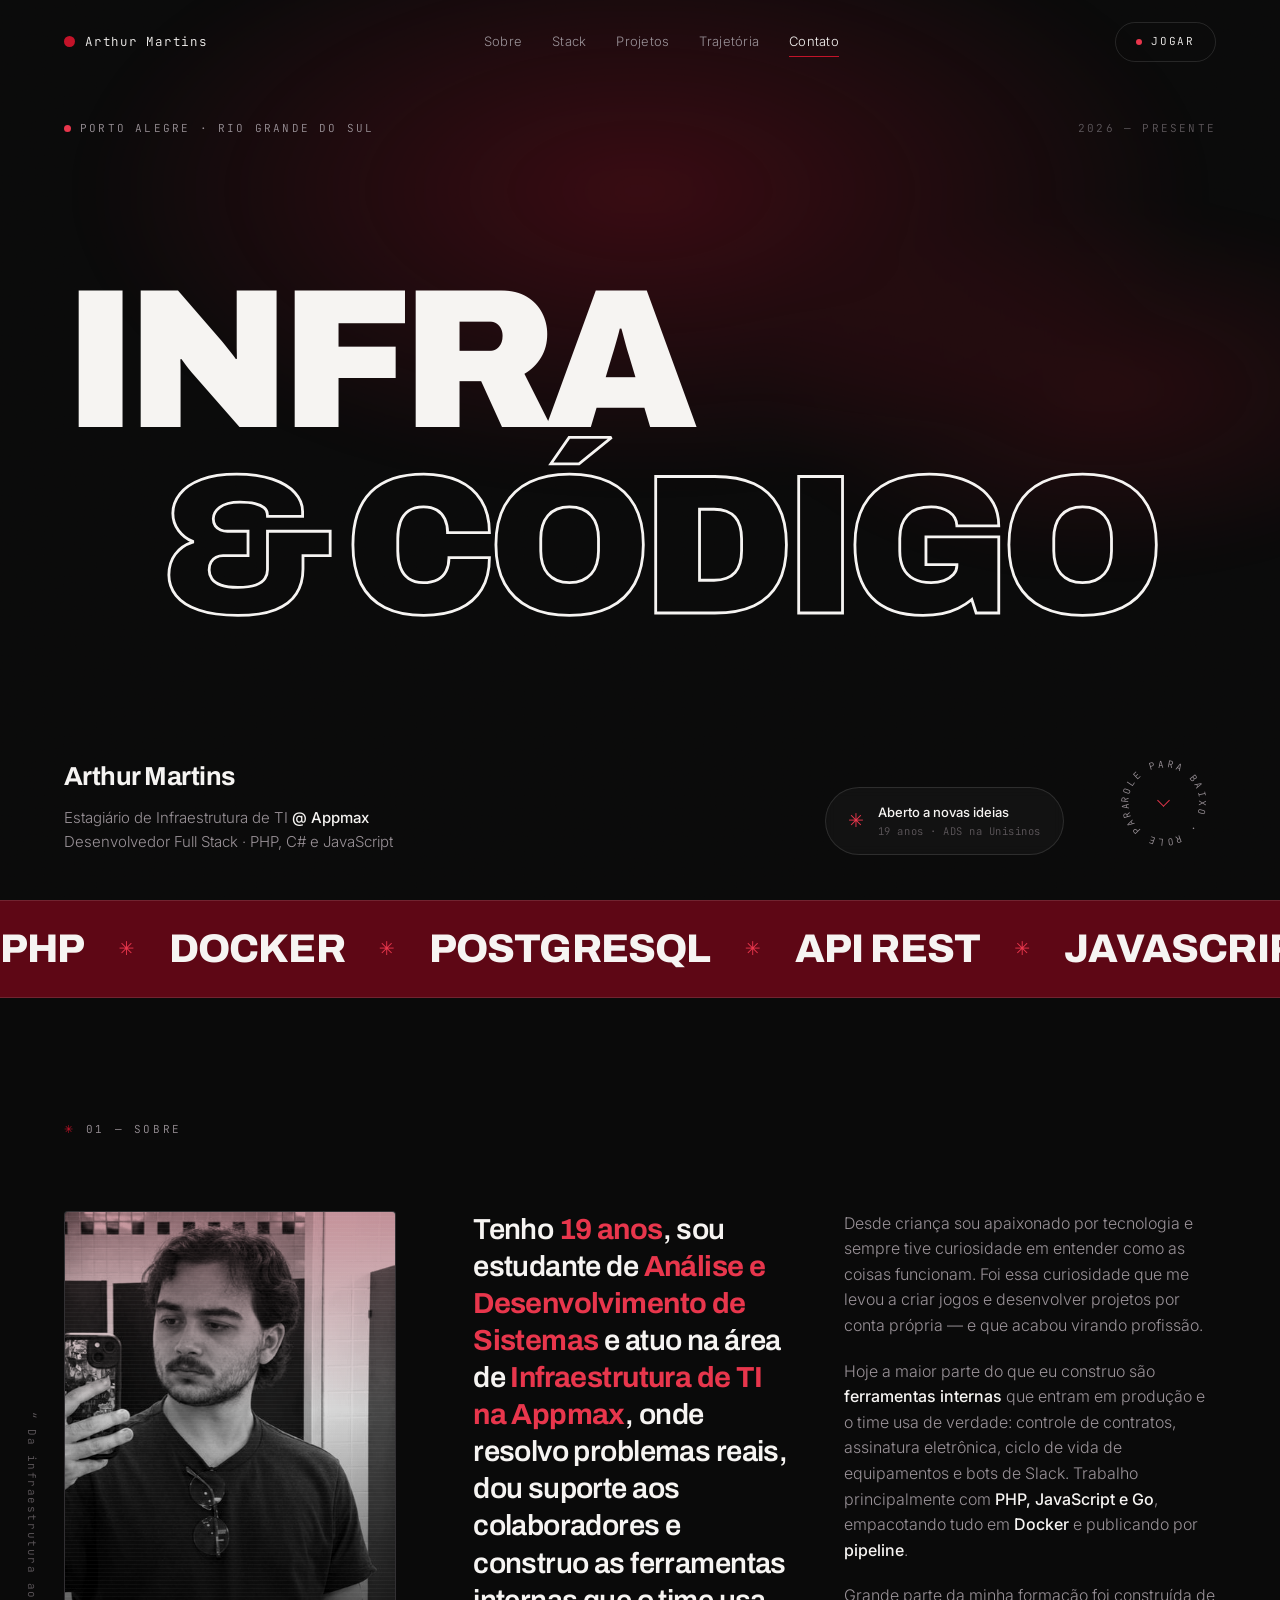
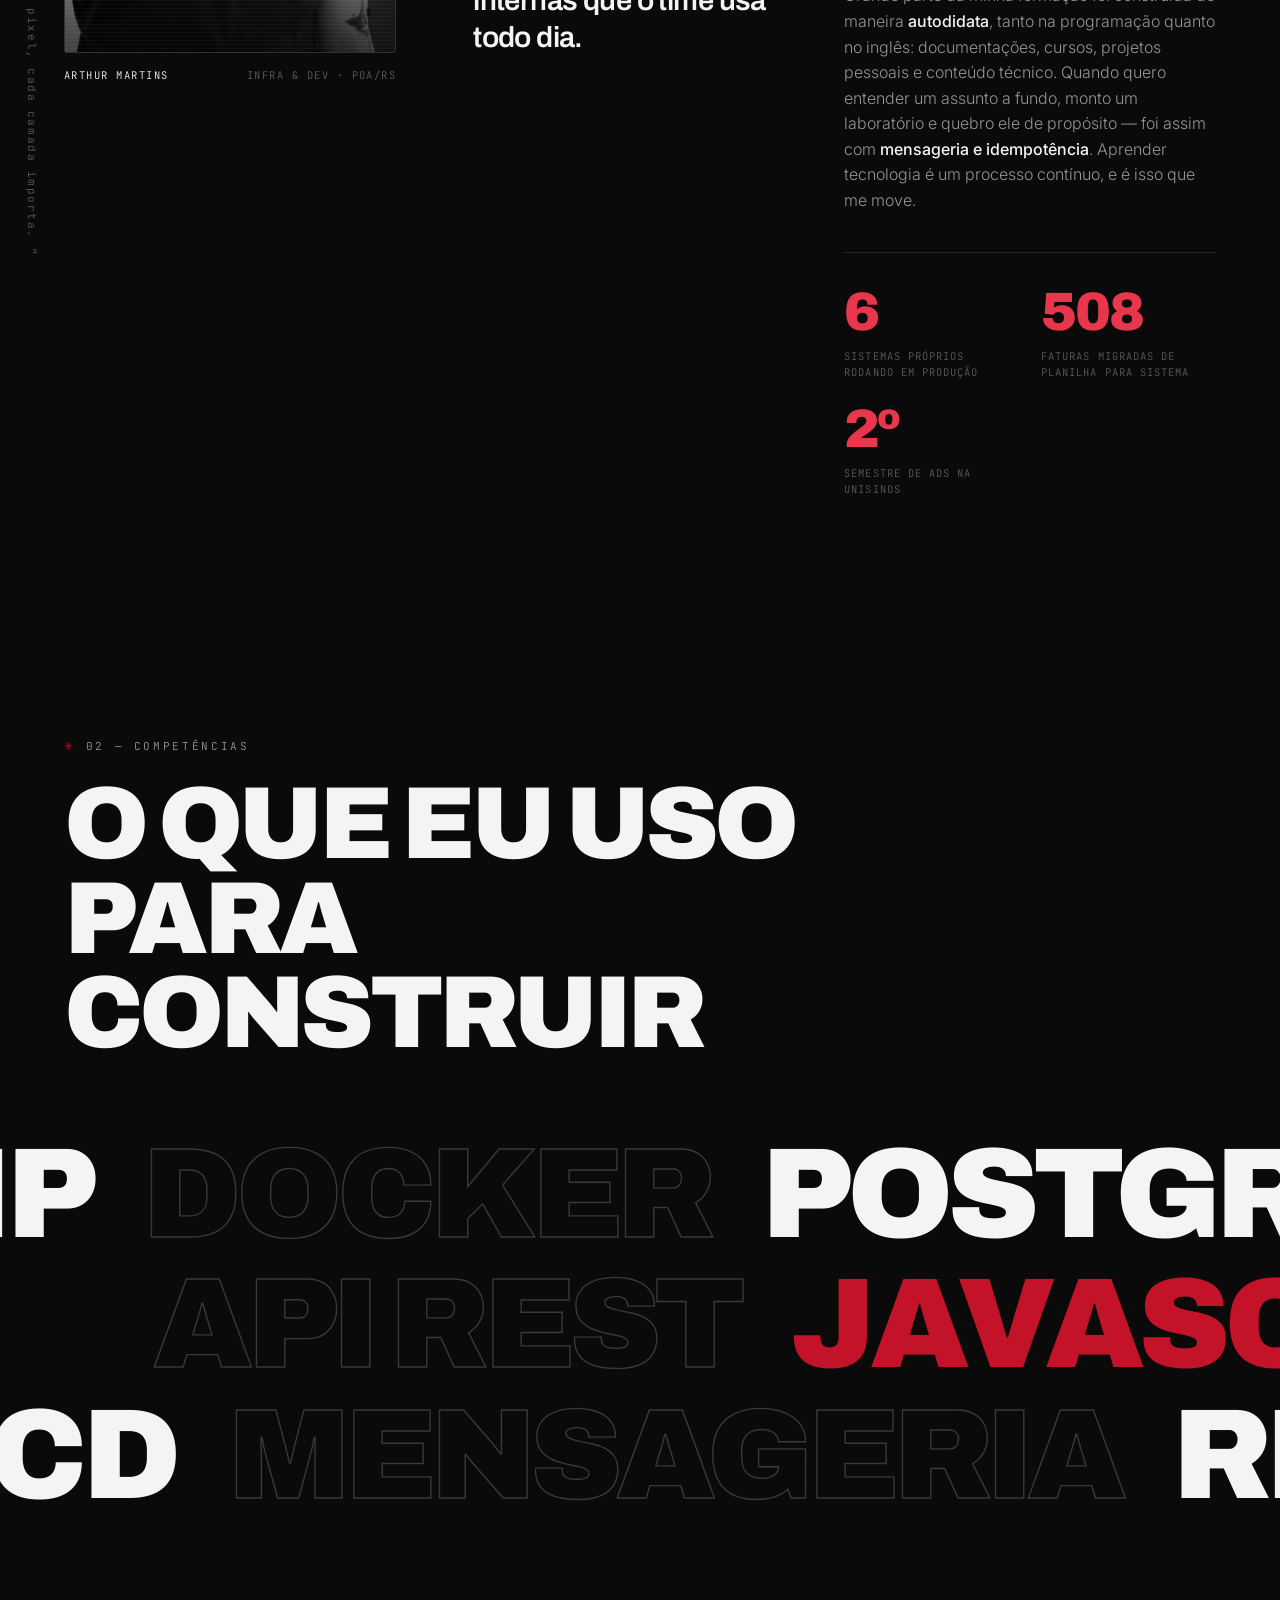
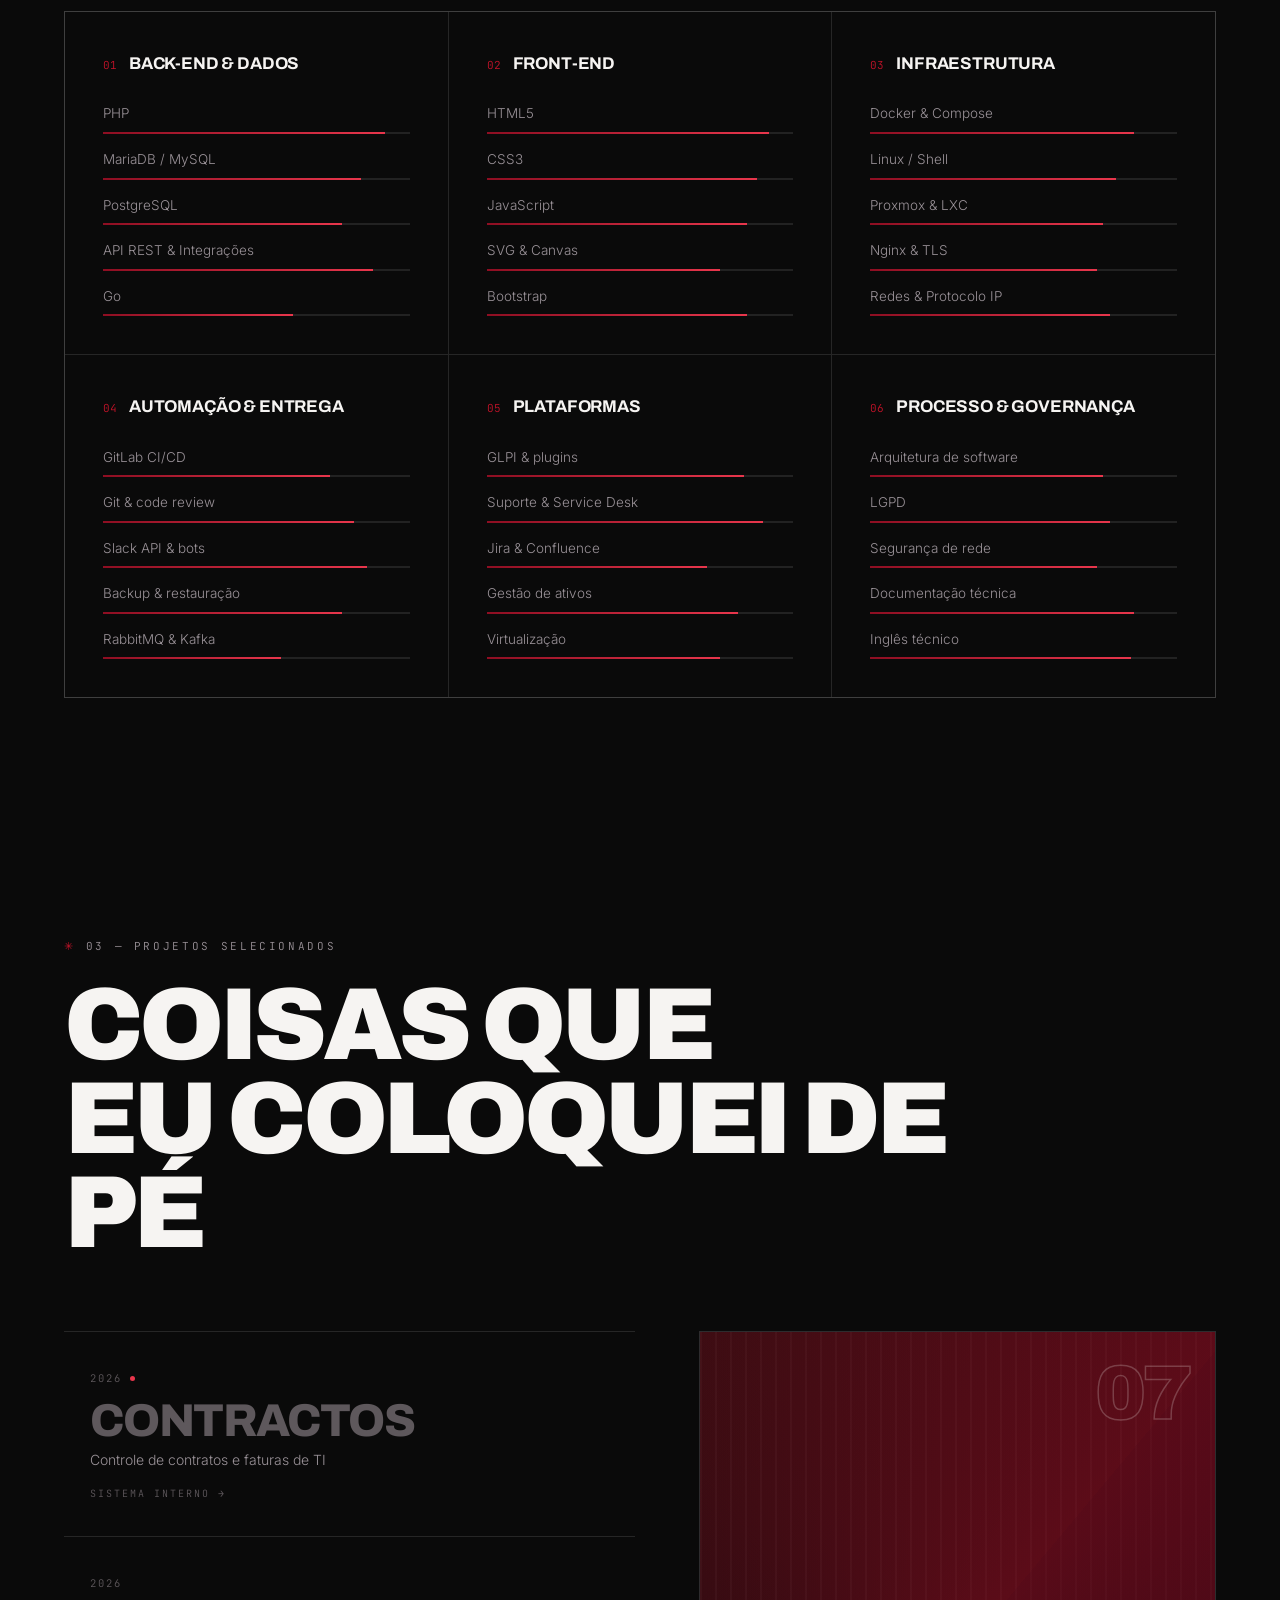
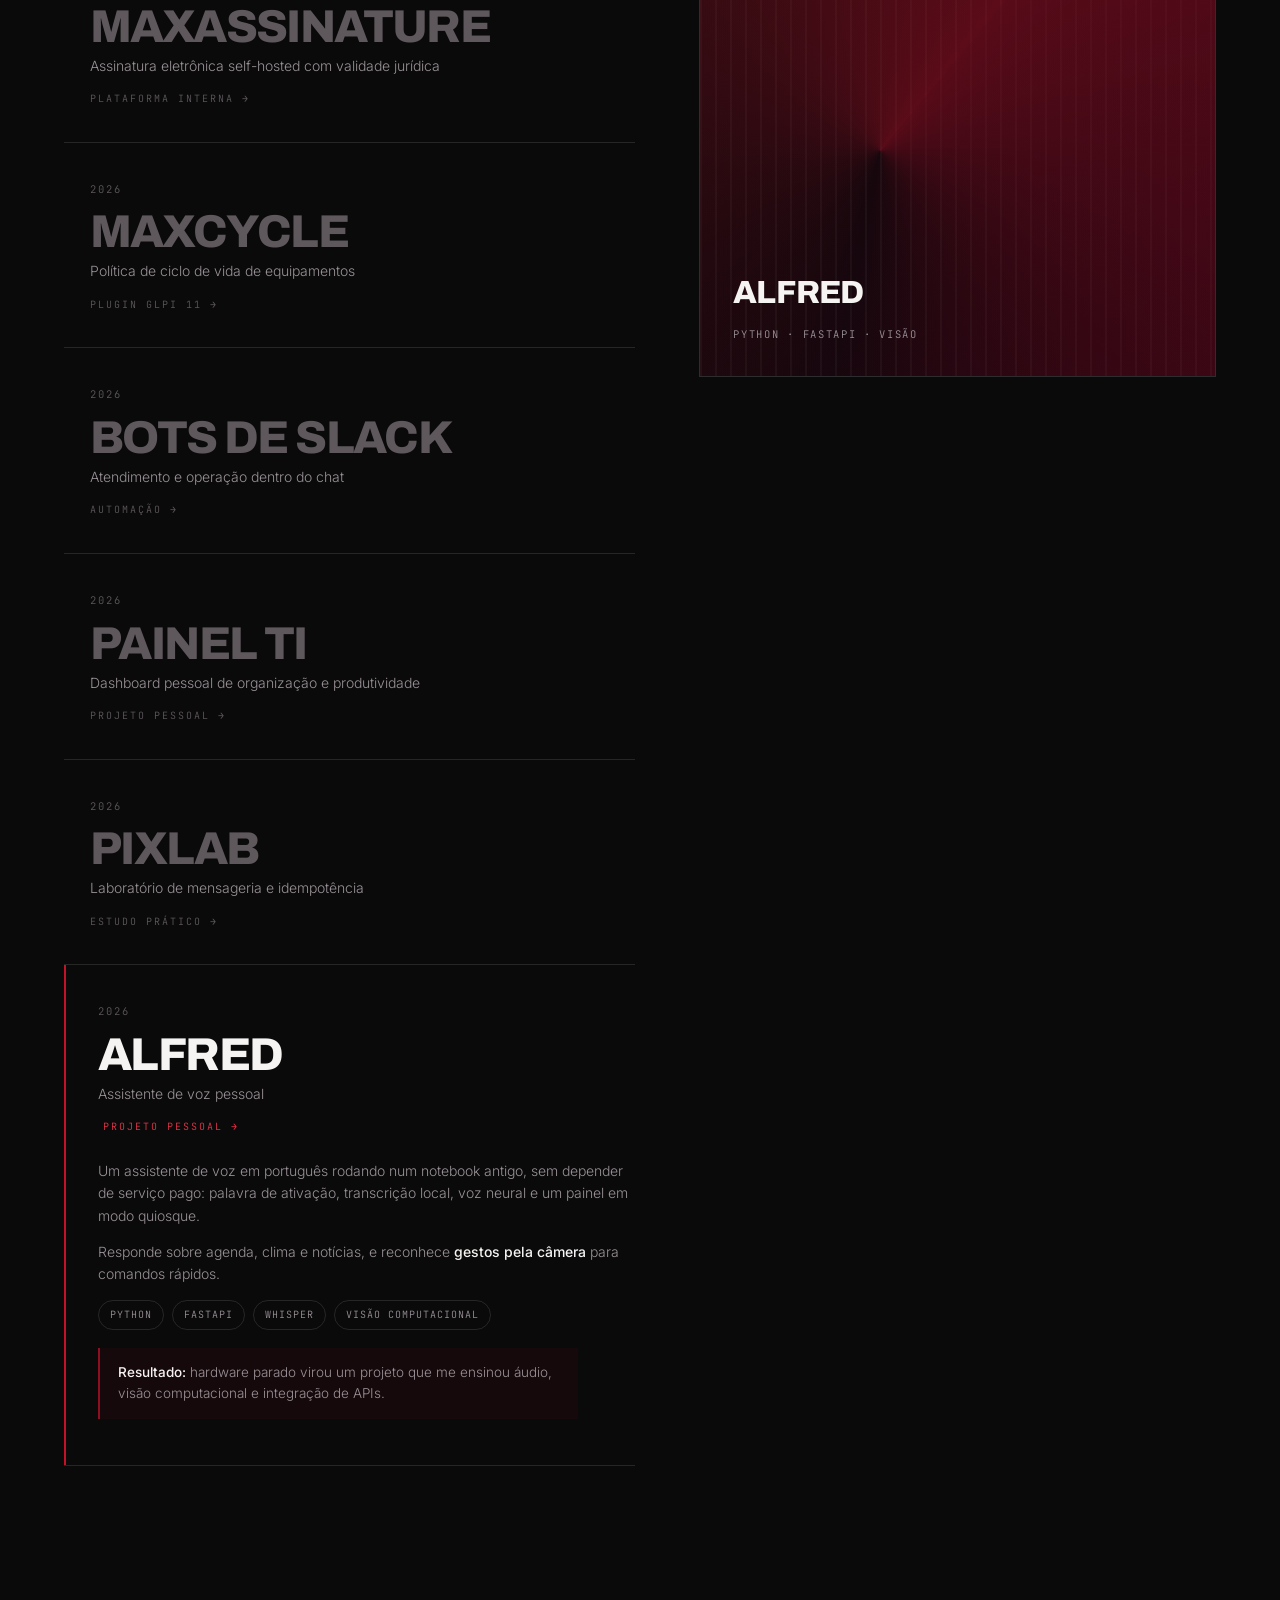
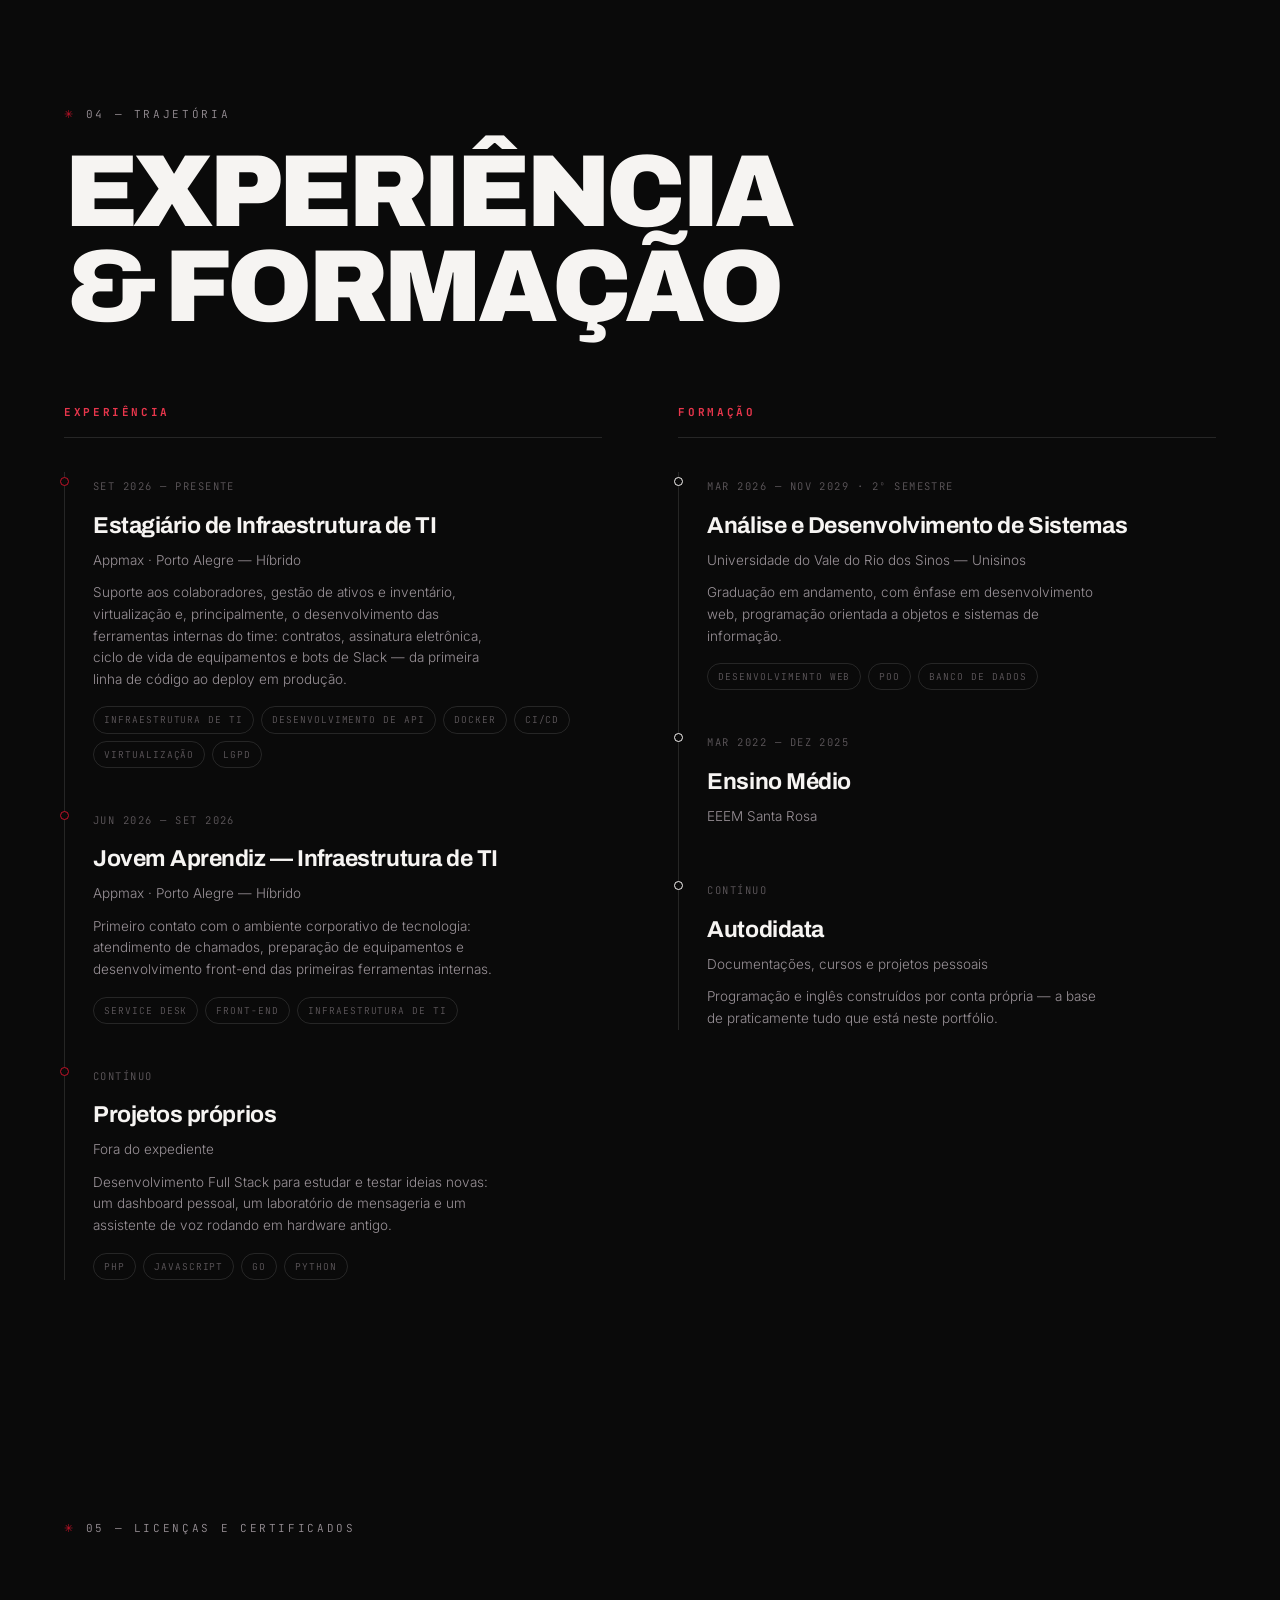
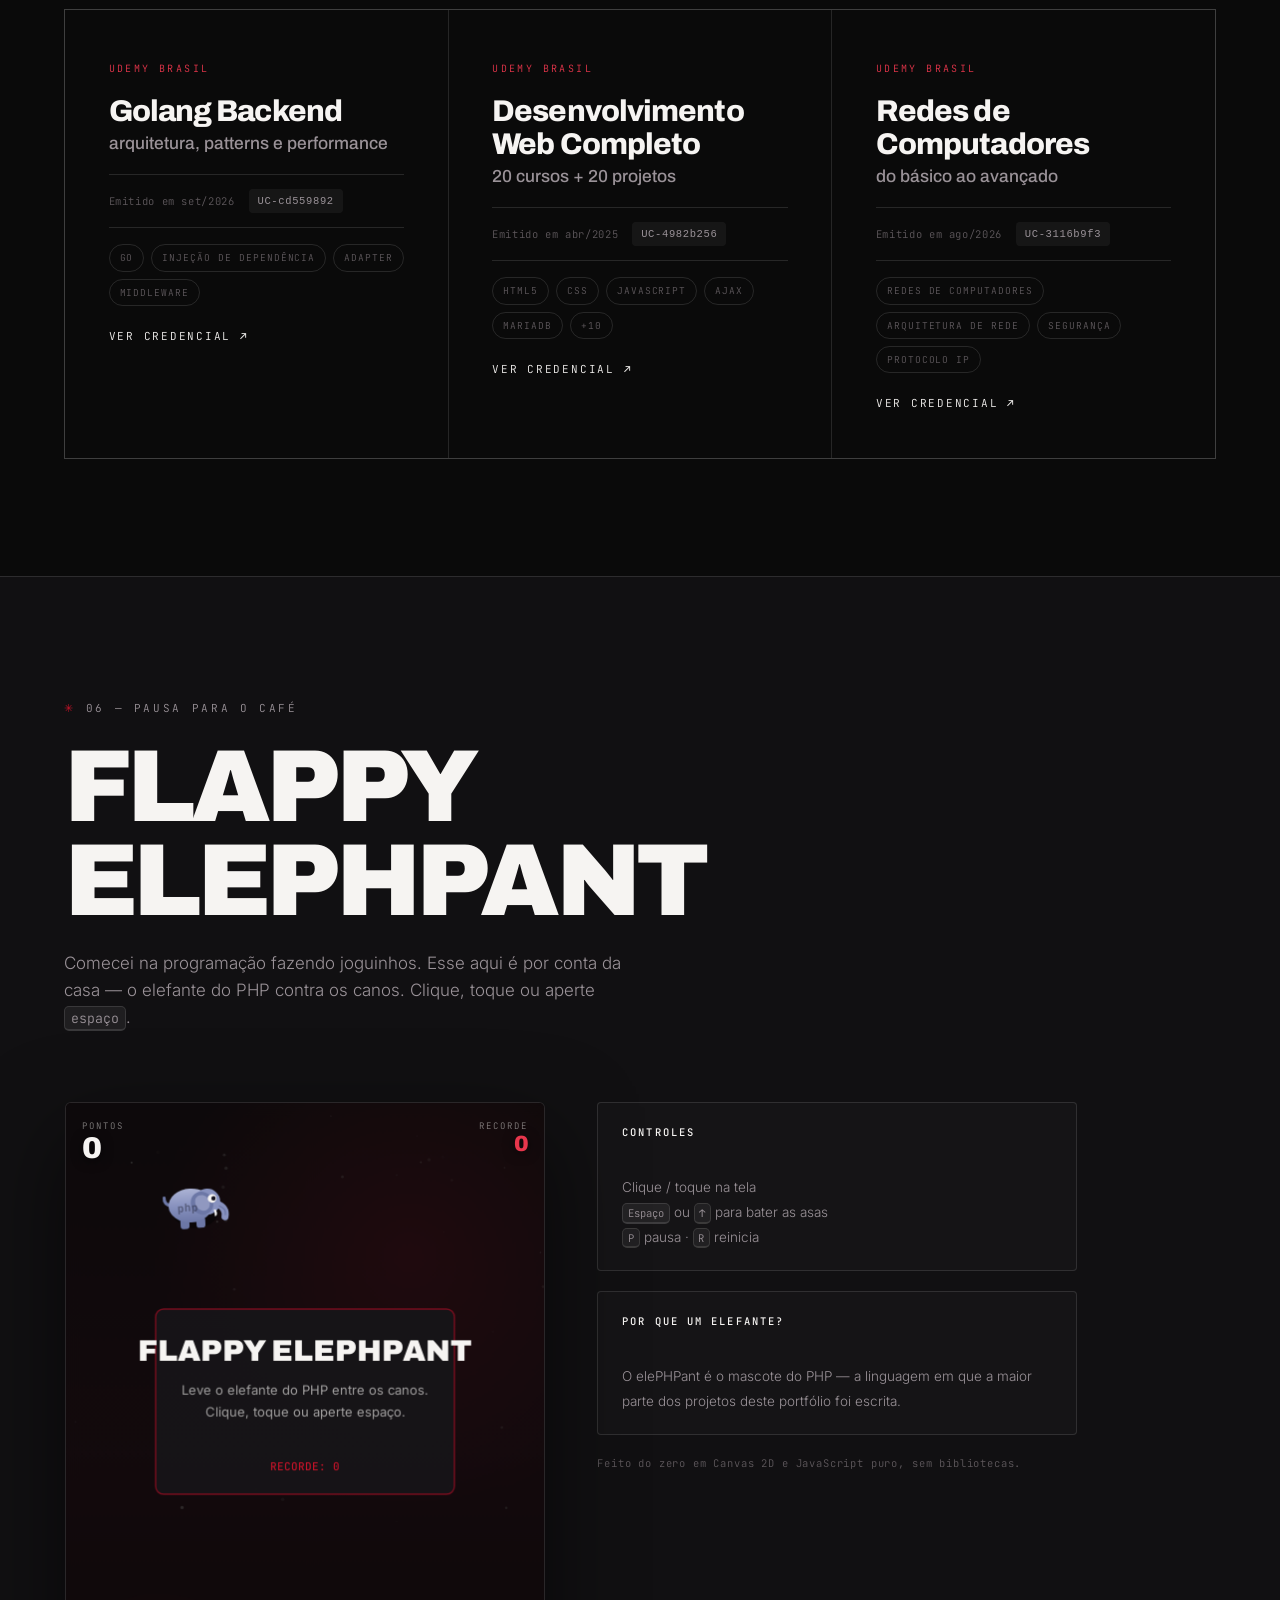
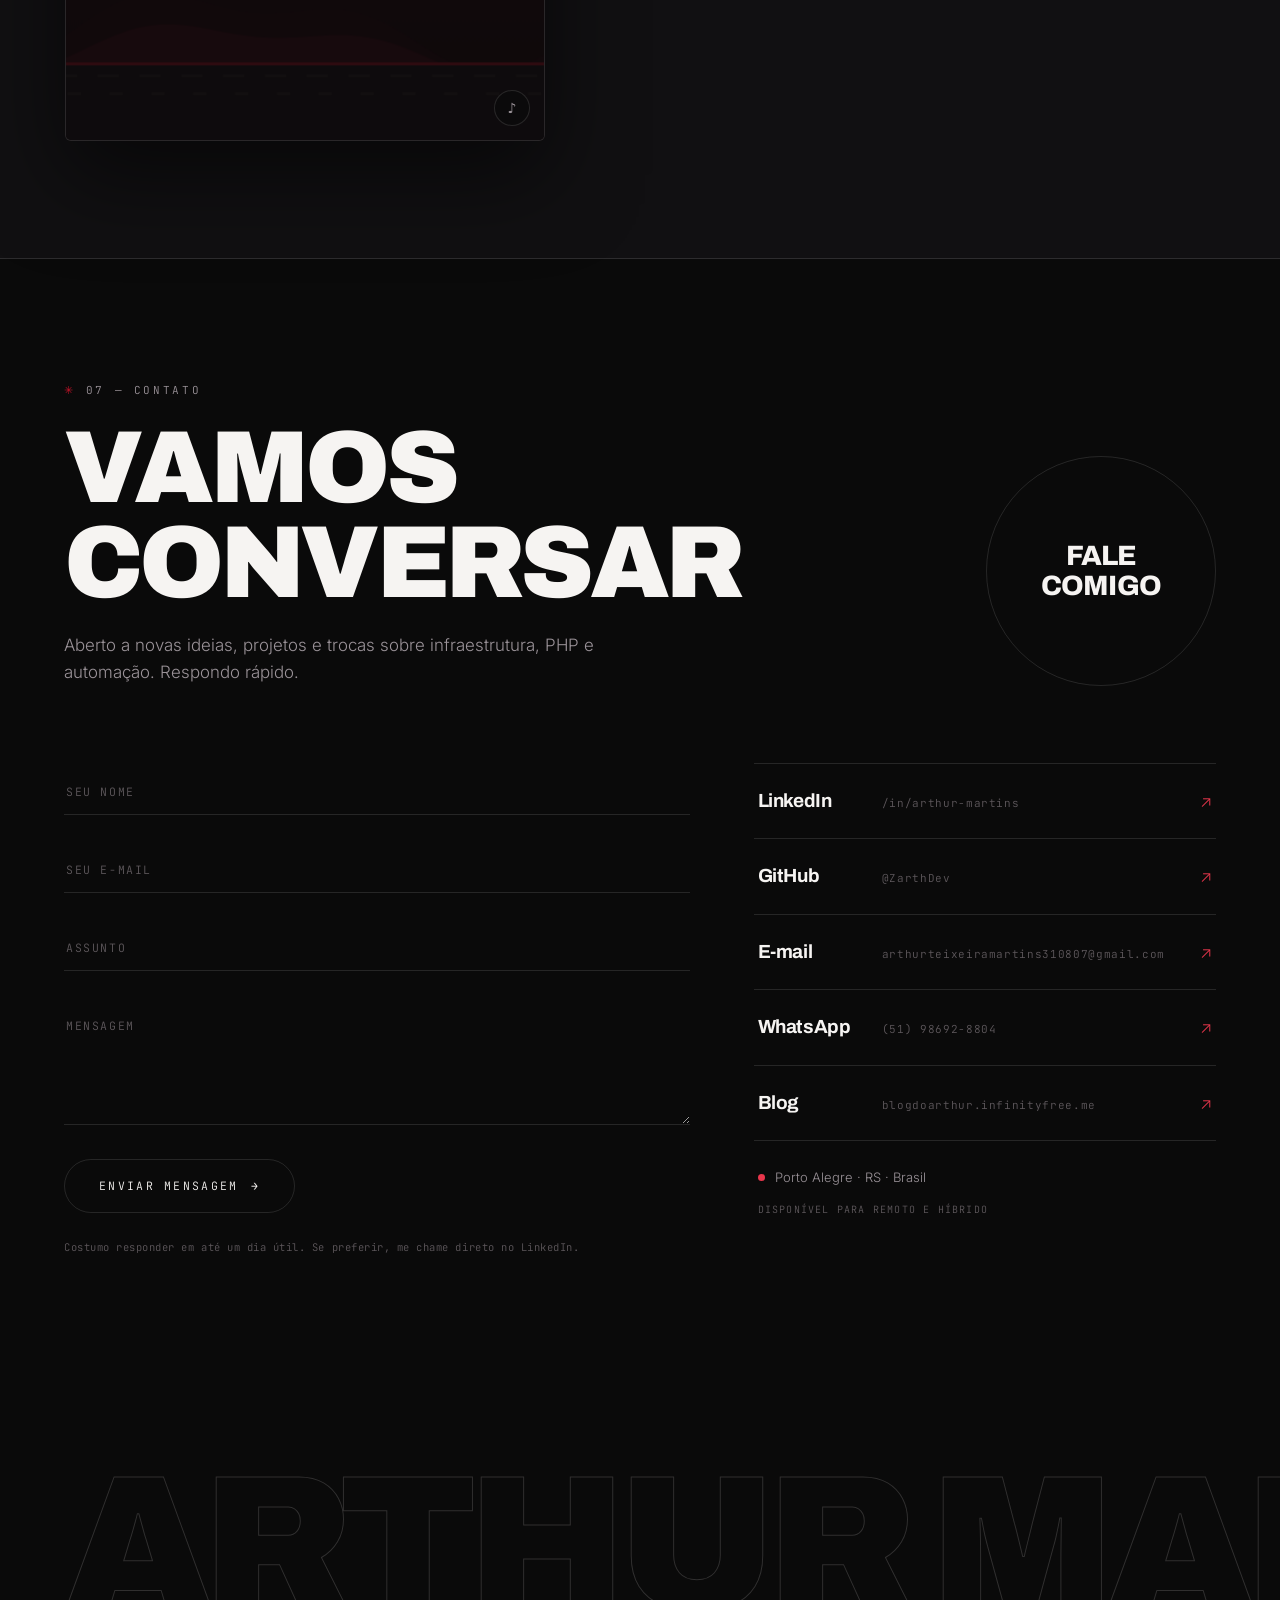
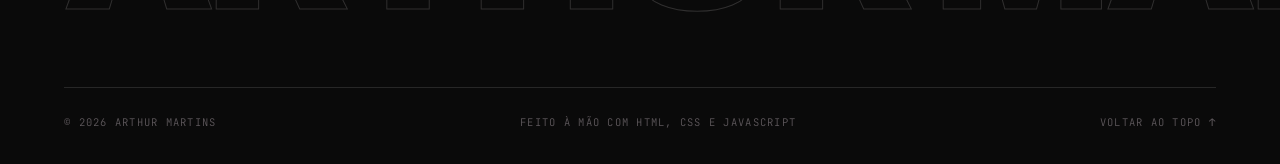
==== commit 1a1fd3fe: "Atualiza o portfólio com os dados atuais Projetos: de 3 para 7 (entram ContractOS, MaxCycle, Bots de" ====
--- a/index.html
+++ b/index.html
@@ -152,12 +152,12 @@
     </div>
     <div class="sobre__body">
       <p class="reveal">Desde criança sou apaixonado por tecnologia e sempre tive curiosidade em entender como as coisas funcionam. Foi essa curiosidade que me levou a criar jogos e desenvolver projetos por conta própria — e que acabou virando profissão.</p>
-      <p class="reveal">Paralelamente, sigo desenvolvendo projetos <b>Full Stack</b> para estudar, testar ideias e expandir meu portfólio. Tenho maior familiaridade com <b>PHP, C# e JavaScript</b>, sempre buscando soluções simples, funcionais e bem estruturadas.</p>
-      <p class="reveal">Grande parte da minha formação foi construída de maneira <b>autodidata</b>, tanto na programação quanto no inglês: documentações, cursos, projetos pessoais e conteúdo técnico. Aprender tecnologia é um processo contínuo — e é isso que me move.</p>
+      <p class="reveal">Hoje a maior parte do que eu construo são <b>ferramentas internas</b> que entram em produção e o time usa de verdade: controle de contratos, assinatura eletrônica, ciclo de vida de equipamentos e bots de Slack. Trabalho principalmente com <b>PHP, JavaScript e Go</b>, empacotando tudo em <b>Docker</b> e publicando por <b>pipeline</b>.</p>
+      <p class="reveal">Grande parte da minha formação foi construída de maneira <b>autodidata</b>, tanto na programação quanto no inglês: documentações, cursos, projetos pessoais e conteúdo técnico. Quando quero entender um assunto a fundo, monto um laboratório e quebro ele de propósito — foi assim com <b>mensageria e idempotência</b>. Aprender tecnologia é um processo contínuo, e é isso que me move.</p>
 
       <div class="stats reveal">
-        <div class="stat"><b data-count="3">0</b><span>sistemas desenvolvidos do zero</span></div>
-        <div class="stat"><b data-count="20" data-suffix="+">0</b><span>cursos e projetos na formação web</span></div>
+        <div class="stat"><b data-count="6">0</b><span>sistemas próprios rodando em produção</span></div>
+        <div class="stat"><b data-count="508">0</b><span>faturas migradas de planilha para sistema</span></div>
         <div class="stat"><b data-count="2" data-suffix="º">0</b><span>semestre de ADS na Unisinos</span></div>
       </div>
     </div>
@@ -174,19 +174,19 @@
 
   <div class="drift" aria-hidden="true">
     <div class="drift__row" data-drift="-1"><span>PHP</span><span class="ghost">DOCKER</span><span>POSTGRESQL</span></div>
-    <div class="drift__row" data-drift="1"><span class="ghost">API REST</span><span>JAVASCRIPT</span><span class="ghost">AJAX</span></div>
-    <div class="drift__row" data-drift="-1"><span>REDES</span><span class="ghost">VIRTUALIZAÇÃO</span><span>LGPD</span></div>
+    <div class="drift__row" data-drift="1"><span class="ghost">API REST</span><span>JAVASCRIPT</span><span class="ghost">GO</span></div>
+    <div class="drift__row" data-drift="-1"><span>CI/CD</span><span class="ghost">MENSAGERIA</span><span>REDES</span></div>
   </div>
 
   <div class="skills">
     <article class="skillcard reveal">
       <header><span class="skillcard__n">01</span><h3>Back-end &amp; Dados</h3></header>
       <ul>
-        <li><span>PHP</span><i data-level="90"></i></li>
+        <li><span>PHP</span><i data-level="92"></i></li>
+        <li><span>MariaDB / MySQL</span><i data-level="84"></i></li>
         <li><span>PostgreSQL</span><i data-level="78"></i></li>
-        <li><span>MariaDB / MySQL</span><i data-level="80"></i></li>
-        <li><span>API REST &amp; Integrações</span><i data-level="85"></i></li>
-        <li><span>C#</span><i data-level="65"></i></li>
+        <li><span>API REST &amp; Integrações</span><i data-level="88"></i></li>
+        <li><span>Go</span><i data-level="62"></i></li>
       </ul>
     </article>
 
@@ -195,8 +195,8 @@
       <ul>
         <li><span>HTML5</span><i data-level="92"></i></li>
         <li><span>CSS3</span><i data-level="88"></i></li>
-        <li><span>JavaScript</span><i data-level="82"></i></li>
-        <li><span>AJAX</span><i data-level="78"></i></li>
+        <li><span>JavaScript</span><i data-level="85"></i></li>
+        <li><span>SVG &amp; Canvas</span><i data-level="76"></i></li>
         <li><span>Bootstrap</span><i data-level="85"></i></li>
       </ul>
     </article>
@@ -204,21 +204,43 @@
     <article class="skillcard reveal">
       <header><span class="skillcard__n">03</span><h3>Infraestrutura</h3></header>
       <ul>
-        <li><span>Docker</span><i data-level="80"></i></li>
-        <li><span>Linux / Shell</span><i data-level="75"></i></li>
-        <li><span>Virtualização</span><i data-level="72"></i></li>
+        <li><span>Docker &amp; Compose</span><i data-level="86"></i></li>
+        <li><span>Linux / Shell</span><i data-level="80"></i></li>
+        <li><span>Proxmox &amp; LXC</span><i data-level="76"></i></li>
+        <li><span>Nginx &amp; TLS</span><i data-level="74"></i></li>
         <li><span>Redes &amp; Protocolo IP</span><i data-level="78"></i></li>
-        <li><span>Nginx Proxy Manager</span><i data-level="70"></i></li>
       </ul>
     </article>
 
     <article class="skillcard reveal">
-      <header><span class="skillcard__n">04</span><h3>Processo &amp; Governança</h3></header>
+      <header><span class="skillcard__n">04</span><h3>Automação &amp; Entrega</h3></header>
       <ul>
-        <li><span>Arquitetura de software</span><i data-level="72"></i></li>
-        <li><span>Segurança de rede</span><i data-level="70"></i></li>
-        <li><span>LGPD</span><i data-level="75"></i></li>
-        <li><span>Suporte &amp; Service Desk</span><i data-level="88"></i></li>
+        <li><span>GitLab CI/CD</span><i data-level="74"></i></li>
+        <li><span>Git &amp; code review</span><i data-level="82"></i></li>
+        <li><span>Slack API &amp; bots</span><i data-level="86"></i></li>
+        <li><span>Backup &amp; restauração</span><i data-level="78"></i></li>
+        <li><span>RabbitMQ &amp; Kafka</span><i data-level="58"></i></li>
+      </ul>
+    </article>
+
+    <article class="skillcard reveal">
+      <header><span class="skillcard__n">05</span><h3>Plataformas</h3></header>
+      <ul>
+        <li><span>GLPI &amp; plugins</span><i data-level="84"></i></li>
+        <li><span>Suporte &amp; Service Desk</span><i data-level="90"></i></li>
+        <li><span>Jira &amp; Confluence</span><i data-level="72"></i></li>
+        <li><span>Gestão de ativos</span><i data-level="82"></i></li>
+        <li><span>Virtualização</span><i data-level="76"></i></li>
+      </ul>
+    </article>
+
+    <article class="skillcard reveal">
+      <header><span class="skillcard__n">06</span><h3>Processo &amp; Governança</h3></header>
+      <ul>
+        <li><span>Arquitetura de software</span><i data-level="76"></i></li>
+        <li><span>LGPD</span><i data-level="78"></i></li>
+        <li><span>Segurança de rede</span><i data-level="74"></i></li>
+        <li><span>Documentação técnica</span><i data-level="86"></i></li>
         <li><span>Inglês técnico</span><i data-level="85"></i></li>
       </ul>
     </article>
@@ -237,6 +259,22 @@
 
       <article class="work is-active" data-work="1">
         <span class="work__year">2026 <i class="work__dot"></i></span>
+        <h3>ContractOS</h3>
+        <p>Controle de contratos e faturas de TI</p>
+        <span class="work__cat">Sistema interno &rarr;</span>
+        <div class="work__panel">
+          <div class="work__panel-in">
+          <p>O time de TI controlava quase cem fornecedores numa planilha manual: quem é o responsável, quanto custa por mês, se a fatura do ciclo já chegou. Dava retrabalho e passava vencimento batido.</p>
+          <p>Construí a aplicação que substituiu a planilha, com <b>alertas automáticos</b> de fatura em atraso ou não registrada, painel por responsável, histórico mensal e <b>leitura automática do PDF da fatura</b> para pré-preencher o lançamento. Migrei o histórico inteiro célula a célula — e no caminho descobri linhas com subtotais disfarçados de valor, que inflavam a estimativa anual.</p>
+          <p>Roda em container próprio com <b>HTTPS</b> e certificado interno, e é publicado por <b>pipeline no GitLab</b>: a branch principal é protegida, tudo entra por merge request.</p>
+          <ul class="work__tags"><li>PHP</li><li>MySQL</li><li>Docker</li><li>GitLab CI/CD</li><li>Nginx</li><li>Slack API</li><li>OCR</li></ul>
+          <p class="work__result"><b>Resultado:</b> 508 faturas e quase cem fornecedores saíram da planilha, com alerta automático de vencimento e rastreio de quem registrou o quê.</p>
+          </div>
+        </div>
+      </article>
+
+      <article class="work" data-work="2">
+        <span class="work__year">2026</span>
         <h3>MaxAssinature</h3>
         <p>Assinatura eletrônica self-hosted com validade jurídica</p>
         <span class="work__cat">Plataforma interna &rarr;</span>
@@ -244,49 +282,98 @@
           <div class="work__panel-in">
           <p>Emitir e coletar assinaturas de termos de responsabilidade era um processo manual e lento — e as opções de mercado cobravam por documento e mantinham dados sensíveis em nuvem de terceiros.</p>
           <p>Construí uma plataforma <b>self-hosted</b> sobre o motor open-source Documenso, com uma <b>API própria em PHP</b> que orquestra todo o fluxo: recebe os PDFs, gera a página final de assinaturas, isola documentos por time, integra com o Slack e oferece verificação pública de autenticidade por <b>hash SHA-256</b>. Padrão PAdES com carimbo de tempo.</p>
-          <ul class="work__tags"><li>PHP</li><li>Docker</li><li>PostgreSQL</li><li>MinIO</li><li>Nginx Proxy Manager</li><li>Slack API</li></ul>
-          <p class="work__result"><b>Resultado:</b> custo por documento eliminado, dados na infraestrutura própria da empresa (LGPD) e rastreabilidade total com trilha de auditoria.</p>
-          </div>
-        </div>
-      </article>
-
-      <article class="work" data-work="2">
+          <p>Depois escrevi um <b>worker em Go</b> que cifra e envia os documentos assinados para armazenamento externo, de forma idempotente e com trilha do que já subiu.</p>
+          <ul class="work__tags"><li>PHP</li><li>Go</li><li>Docker</li><li>PostgreSQL</li><li>MinIO</li><li>Slack API</li></ul>
+          <p class="work__result"><b>Resultado:</b> custo por documento eliminado, dados na infraestrutura própria da empresa (LGPD) e backup cifrado fora da casa.</p>
+          </div>
+        </div>
+      </article>
+
+      <article class="work" data-work="3">
+        <span class="work__year">2026</span>
+        <h3>MaxCycle</h3>
+        <p>Política de ciclo de vida de equipamentos</p>
+        <span class="work__cat">Plugin GLPI 11 &rarr;</span>
+        <div class="work__panel">
+          <div class="work__panel-in">
+          <p>Admissão, troca e desmobilização de equipamento eram controladas em planilhas paralelas ao sistema de chamados — o que não batia com o inventário real.</p>
+          <p>Desenvolvi um plugin que leva a política inteira para dentro do GLPI: controle de estoque, reserva de equipamento por cargo na admissão, lotes de desmobilização com aprovação do financeiro e avisos no canal da TI por um <b>bot de Slack próprio</b>, com resumo semanal.</p>
+          <ul class="work__tags"><li>PHP</li><li>GLPI 11</li><li>Slack API</li><li>Docker</li><li>MySQL</li></ul>
+          <p class="work__result"><b>Resultado:</b> a política saiu do papel e virou fluxo dentro da ferramenta que o time já usa.</p>
+          </div>
+        </div>
+      </article>
+
+      <article class="work" data-work="4">
+        <span class="work__year">2026</span>
+        <h3>Bots de Slack</h3>
+        <p>Atendimento e operação dentro do chat</p>
+        <span class="work__cat">Automação &rarr;</span>
+        <div class="work__panel">
+          <div class="work__panel-in">
+          <p>Dois bots em PHP que tiram o time de dentro de painéis: um deixa registrar e consultar faturas direto na conversa, com upload de anexo e paginação; o outro responde dúvidas comuns usando a base de conhecimento do service desk e, quando não resolve, abre o chamado sozinho.</p>
+          <p>Ambos usam <b>Socket Mode</b>, modais, aba Início e mensagens efêmeras — com a regra de que o canal recebe só alertas e tudo que é resposta vai para a conversa privada.</p>
+          <ul class="work__tags"><li>PHP</li><li>Slack API</li><li>Socket Mode</li><li>GLPI API</li><li>Docker</li></ul>
+          <p class="work__result"><b>Resultado:</b> menos troca de contexto: a operação acontece onde o time já está.</p>
+          </div>
+        </div>
+      </article>
+
+      <article class="work" data-work="5">
         <span class="work__year">2026</span>
         <h3>Painel TI</h3>
         <p>Dashboard pessoal de organização e produtividade</p>
         <span class="work__cat">Projeto pessoal &rarr;</span>
         <div class="work__panel">
           <div class="work__panel-in">
-          <p>Um painel só meu para não perder nada de vista no dia a dia da TI: demandas, agenda, metas e anotações em uma tela só, no lugar de post-its e abas abertas.</p>
-          <p>SPA em <b>JavaScript puro</b> com barra lateral e cinco seções — visão geral com KPIs e <b>gráficos desenhados em SVG na mão</b>, sem biblioteca; quadro kanban com arrastar e soltar; metas com progresso; notas com salvamento automático. A agenda passa por um <b>proxy em PHP</b> que baixa e interpreta o feed iCal, incluindo eventos recorrentes.</p>
-          <ul class="work__tags"><li>JavaScript</li><li>PHP</li><li>SVG</li><li>HTML5</li><li>CSS3</li><li>iCal</li></ul>
-          <p class="work__result"><b>Resultado:</b> tudo o que eu preciso acompanhar em um único lugar, com tema claro e escuro e sem depender de serviço de terceiros.</p>
-          </div>
-        </div>
-      </article>
-
-      <article class="work" data-work="3">
+          <p>Um painel só meu para não perder nada de vista no dia a dia da TI: demandas, agenda, metas, estudos e anotações em uma tela só.</p>
+          <p>SPA em <b>JavaScript puro</b> com <b>gráficos desenhados em SVG na mão</b>, sem biblioteca; quadro kanban com arrastar e soltar; agenda via um <b>proxy em PHP</b> que interpreta o feed iCal, incluindo eventos recorrentes. Hoje ele também gera minhas notas diárias e o quadro de demandas direto no Obsidian.</p>
+          <ul class="work__tags"><li>JavaScript</li><li>PHP</li><li>SVG</li><li>iCal</li><li>Docker</li></ul>
+          <p class="work__result"><b>Resultado:</b> uma fonte só de verdade para o que estou fazendo, sincronizada sozinha.</p>
+          </div>
+        </div>
+      </article>
+
+      <article class="work" data-work="6">
         <span class="work__year">2026</span>
-        <h3>Kanban GLPI + Jira</h3>
-        <p>Plugin que traz o quadro do Jira para dentro do GLPI</p>
-        <span class="work__cat">Plugin open source &rarr;</span>
-        <div class="work__panel">
-          <div class="work__panel-in">
-          <p>Plugin em PHP para o GLPI que adiciona uma aba de Projetos trazendo o quadro do Jira para dentro da ferramenta de chamados — o time acompanha as demandas sem precisar trocar de sistema.</p>
-          <p>Compatível com GLPI 10 e 11, consumindo a API Cloud do Jira com paginação por token e endpoints AJAX próprios.</p>
-          <ul class="work__tags"><li>PHP</li><li>GLPI API</li><li>Jira Cloud API</li><li>AJAX</li></ul>
-          <p class="work__result"><b>Resultado:</b> uma única tela para chamados e projetos.</p>
-          </div>
-        </div>
-      </article>
-
+        <h3>PixLab</h3>
+        <p>Laboratório de mensageria e idempotência</p>
+        <span class="work__cat">Estudo prático &rarr;</span>
+        <div class="work__panel">
+          <div class="work__panel-in">
+          <p>Para entender mensageria de verdade, montei uma central de pagamentos falsa que falha de propósito: o banco simulado é lento e devolve timeout em um quarto das chamadas.</p>
+          <p>A partir daí percorri o caminho inteiro — chave de idempotência, fila com <b>RabbitMQ</b>, retry com DLQ, consumidor que sobrevive a crash antes do ack, <b>Transactional Outbox</b> e por fim <b>Kafka</b> com replay e consumer groups.</p>
+          <ul class="work__tags"><li>PHP</li><li>RabbitMQ</li><li>Kafka</li><li>MySQL</li><li>Docker</li></ul>
+          <p class="work__result"><b>Resultado:</b> um roteiro em nove etapas, com gabarito por commit, que eu posso reabrir sempre que precisar.</p>
+          </div>
+        </div>
+      </article>
+
+      <article class="work" data-work="7">
+        <span class="work__year">2026</span>
+        <h3>Alfred</h3>
+        <p>Assistente de voz pessoal</p>
+        <span class="work__cat">Projeto pessoal &rarr;</span>
+        <div class="work__panel">
+          <div class="work__panel-in">
+          <p>Um assistente de voz em português rodando num notebook antigo, sem depender de serviço pago: palavra de ativação, transcrição local, voz neural e um painel em modo quiosque.</p>
+          <p>Responde sobre agenda, clima e notícias, e reconhece <b>gestos pela câmera</b> para comandos rápidos.</p>
+          <ul class="work__tags"><li>Python</li><li>FastAPI</li><li>Whisper</li><li>Visão computacional</li></ul>
+          <p class="work__result"><b>Resultado:</b> hardware parado virou um projeto que me ensinou áudio, visão computacional e integração de APIs.</p>
+          </div>
+        </div>
+      </article>
     </div>
 
     <aside class="works__view" aria-hidden="true">
       <div class="works__sticky">
-        <div class="wcard is-on" data-view="1"><span class="wcard__num">01</span><div class="wcard__art art--1"></div><b>MaxAssinature</b><small>PHP · Docker · PostgreSQL</small></div>
-        <div class="wcard" data-view="2"><span class="wcard__num">02</span><div class="wcard__art art--3"></div><b>Painel TI</b><small>JavaScript · PHP · SVG</small></div>
-        <div class="wcard" data-view="3"><span class="wcard__num">03</span><div class="wcard__art art--4"></div><b>Kanban GLPI</b><small>PHP · Jira API · AJAX</small></div>
+        <div class="wcard is-on" data-view="1"><span class="wcard__num">01</span><div class="wcard__art art--1"></div><b>ContractOS</b><small>PHP · Docker · GitLab CI</small></div>
+        <div class="wcard" data-view="2"><span class="wcard__num">02</span><div class="wcard__art art--2"></div><b>MaxAssinature</b><small>PHP · Go · PostgreSQL</small></div>
+        <div class="wcard" data-view="3"><span class="wcard__num">03</span><div class="wcard__art art--3"></div><b>MaxCycle</b><small>PHP · GLPI 11 · Slack</small></div>
+        <div class="wcard" data-view="4"><span class="wcard__num">04</span><div class="wcard__art art--4"></div><b>Bots de Slack</b><small>PHP · Socket Mode</small></div>
+        <div class="wcard" data-view="5"><span class="wcard__num">05</span><div class="wcard__art art--5"></div><b>Painel TI</b><small>JavaScript · PHP · SVG</small></div>
+        <div class="wcard" data-view="6"><span class="wcard__num">06</span><div class="wcard__art art--6"></div><b>PixLab</b><small>RabbitMQ · Kafka · PHP</small></div>
+        <div class="wcard" data-view="7"><span class="wcard__num">07</span><div class="wcard__art art--7"></div><b>Alfred</b><small>Python · FastAPI · Visão</small></div>
       </div>
     </aside>
   </div>
@@ -307,8 +394,8 @@
         <span class="tl__when">set 2026 — presente</span>
         <h3>Estagiário de Infraestrutura de TI</h3>
         <p class="tl__where">Appmax · Porto Alegre — Híbrido</p>
-        <p>Suporte aos colaboradores, gestão de ativos e inventário, virtualização e desenvolvimento das ferramentas internas do time de TI.</p>
-        <ul class="chips"><li>Infraestrutura de TI</li><li>Virtualização</li><li>Desenvolvimento de API</li><li>Sistemas de informação</li></ul>
+        <p>Suporte aos colaboradores, gestão de ativos e inventário, virtualização e, principalmente, o desenvolvimento das ferramentas internas do time: contratos, assinatura eletrônica, ciclo de vida de equipamentos e bots de Slack — da primeira linha de código ao deploy em produção.</p>
+        <ul class="chips"><li>Infraestrutura de TI</li><li>Desenvolvimento de API</li><li>Docker</li><li>CI/CD</li><li>Virtualização</li><li>LGPD</li></ul>
       </div>
 
       <div class="tl reveal">
@@ -323,8 +410,8 @@
         <span class="tl__when">contínuo</span>
         <h3>Projetos próprios</h3>
         <p class="tl__where">Fora do expediente</p>
-        <p>Desenvolvimento Full Stack como forma de estudar, testar ideias novas e expandir o portfólio — a maior parte do que está aqui nasceu assim.</p>
-        <ul class="chips"><li>PHP</li><li>JavaScript</li><li>C#</li></ul>
+        <p>Desenvolvimento Full Stack para estudar e testar ideias novas: um dashboard pessoal, um laboratório de mensageria e um assistente de voz rodando em hardware antigo.</p>
+        <ul class="chips"><li>PHP</li><li>JavaScript</li><li>Go</li><li>Python</li></ul>
       </div>
     </div>
 
@@ -362,6 +449,17 @@
   </header>
 
   <div class="certs__list">
+    <a class="cert reveal" href="https://www.udemy.com/certificate/UC-cd559892-7c6a-4b08-badc-6116db20b9b3/" target="_blank" rel="noopener">
+      <span class="cert__issuer">Udemy Brasil</span>
+      <h3>Golang Backend<br><span>arquitetura, patterns e performance</span></h3>
+      <div class="cert__meta">
+        <span>Emitido em set/2026</span>
+        <code>UC-cd559892</code>
+      </div>
+      <ul class="chips"><li>Go</li><li>Injeção de dependência</li><li>Adapter</li><li>Middleware</li></ul>
+      <span class="cert__go">Ver credencial ↗</span>
+    </a>
+
     <a class="cert reveal" href="https://www.udemy.com/certificate/UC-4982b256-1b56-4b9d-a586-4aa7a67d3c74/" target="_blank" rel="noopener">
       <span class="cert__issuer">Udemy Brasil</span>
       <h3>Desenvolvimento Web Completo<br><span>20 cursos + 20 projetos</span></h3>
--- a/css/style.css
+++ b/css/style.css
@@ -490,7 +490,7 @@
   gap:1px;background:var(--line);border:1px solid var(--line);
 }
 @media (min-width:660px){.skills{grid-template-columns:repeat(2,1fr)}}
-@media (min-width:1280px){.skills{grid-template-columns:repeat(4,1fr)}}
+@media (min-width:1180px){.skills{grid-template-columns:repeat(3,1fr)}}
 .skillcard{background:var(--black);padding:clamp(24px,3vw,38px);transition:background .45s}
 .skillcard:hover{background:var(--black-3)}
 .skillcard header{display:flex;align-items:baseline;gap:12px;margin-bottom:26px}
@@ -633,6 +633,14 @@
   radial-gradient(85% 65% at 50% 100%, rgba(142,14,34,.55), transparent 60%),
   repeating-linear-gradient(45deg, rgba(246,244,242,.04) 0 3px, transparent 3px 18px),
   linear-gradient(20deg,#1A0208,#0A0A0A)}
+.art--6{background:
+  radial-gradient(75% 60% at 25% 25%, rgba(232,54,76,.4), transparent 62%),
+  repeating-linear-gradient(0deg, rgba(246,244,242,.05) 0 2px, transparent 2px 20px),
+  linear-gradient(240deg,#1E030B,#0A0A0A)}
+.art--7{background:
+  conic-gradient(from 40deg at 35% 65%, rgba(142,14,34,.55), transparent 42%, rgba(195,19,41,.4)),
+  repeating-linear-gradient(90deg, rgba(246,244,242,.04) 0 2px, transparent 2px 15px),
+  linear-gradient(300deg,#210410,#0A0A0A)}
 
 /* =========================================================
    TRAJETÓRIA
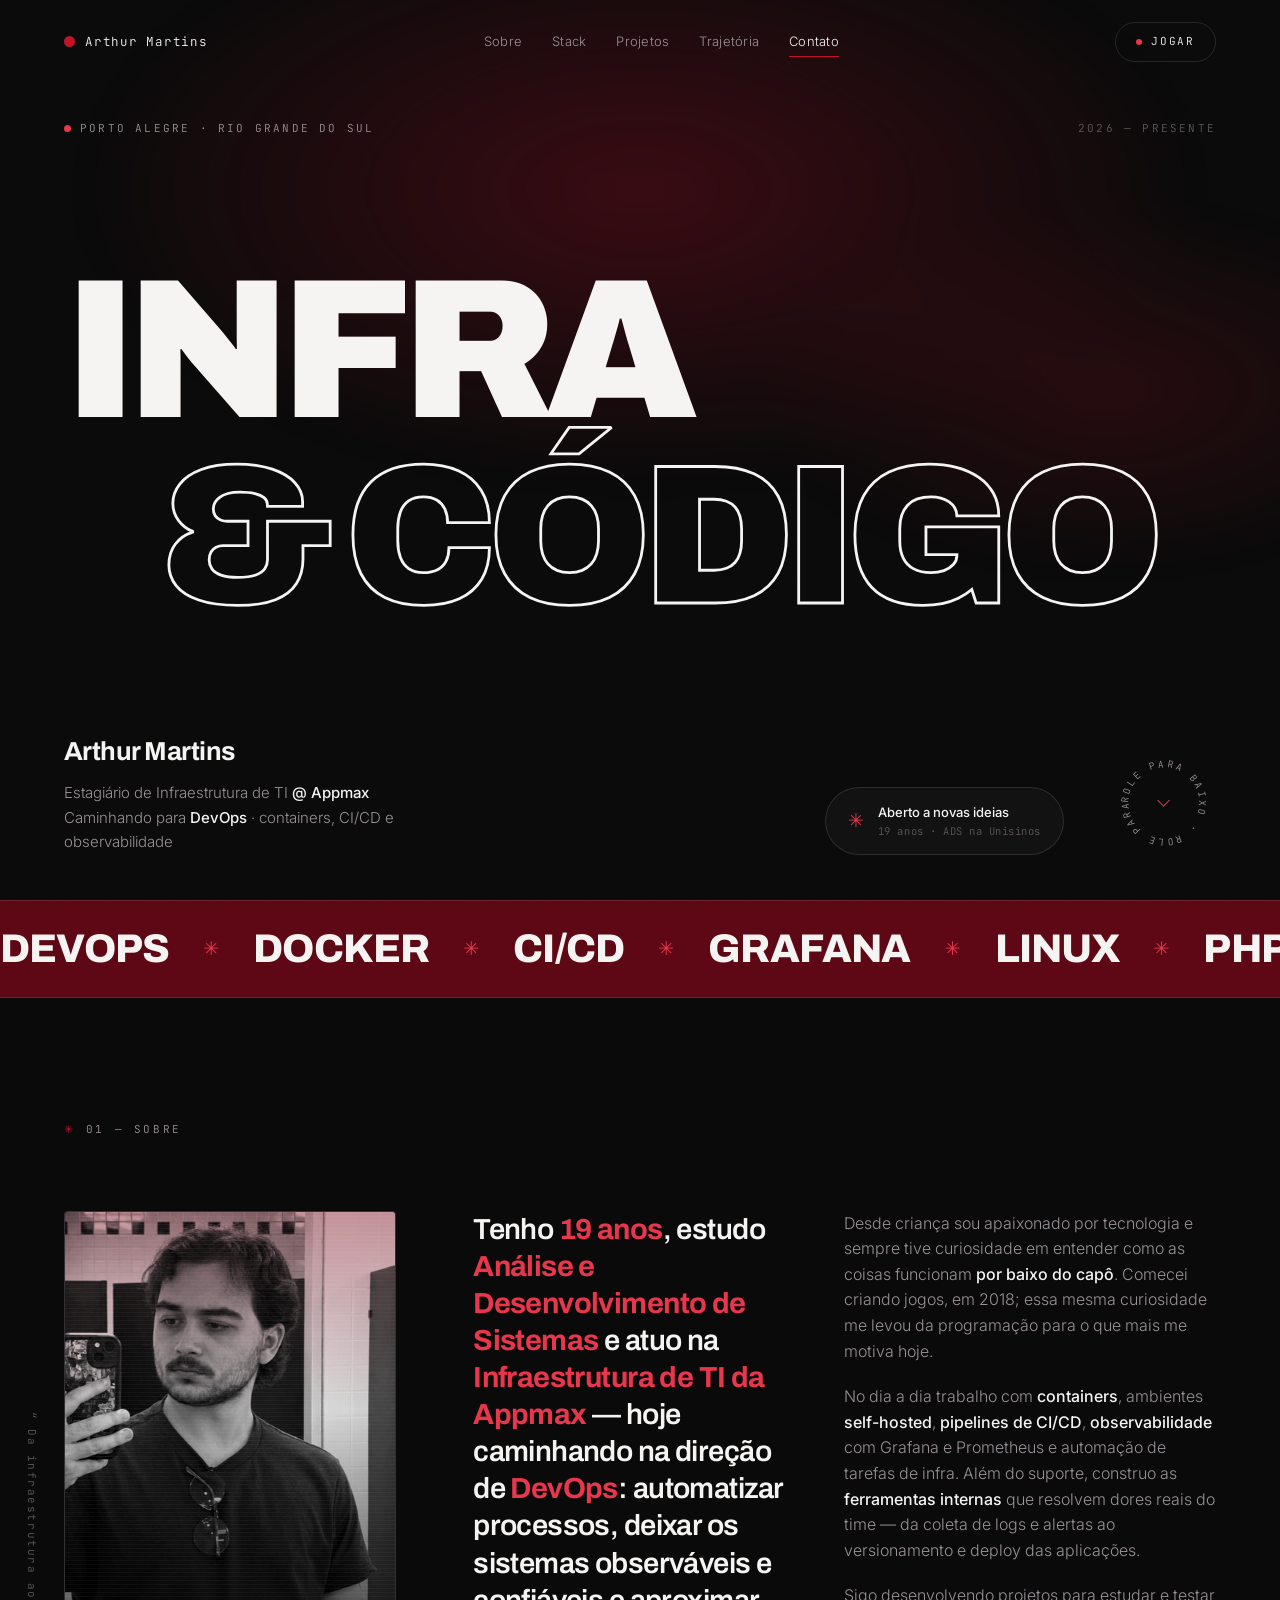
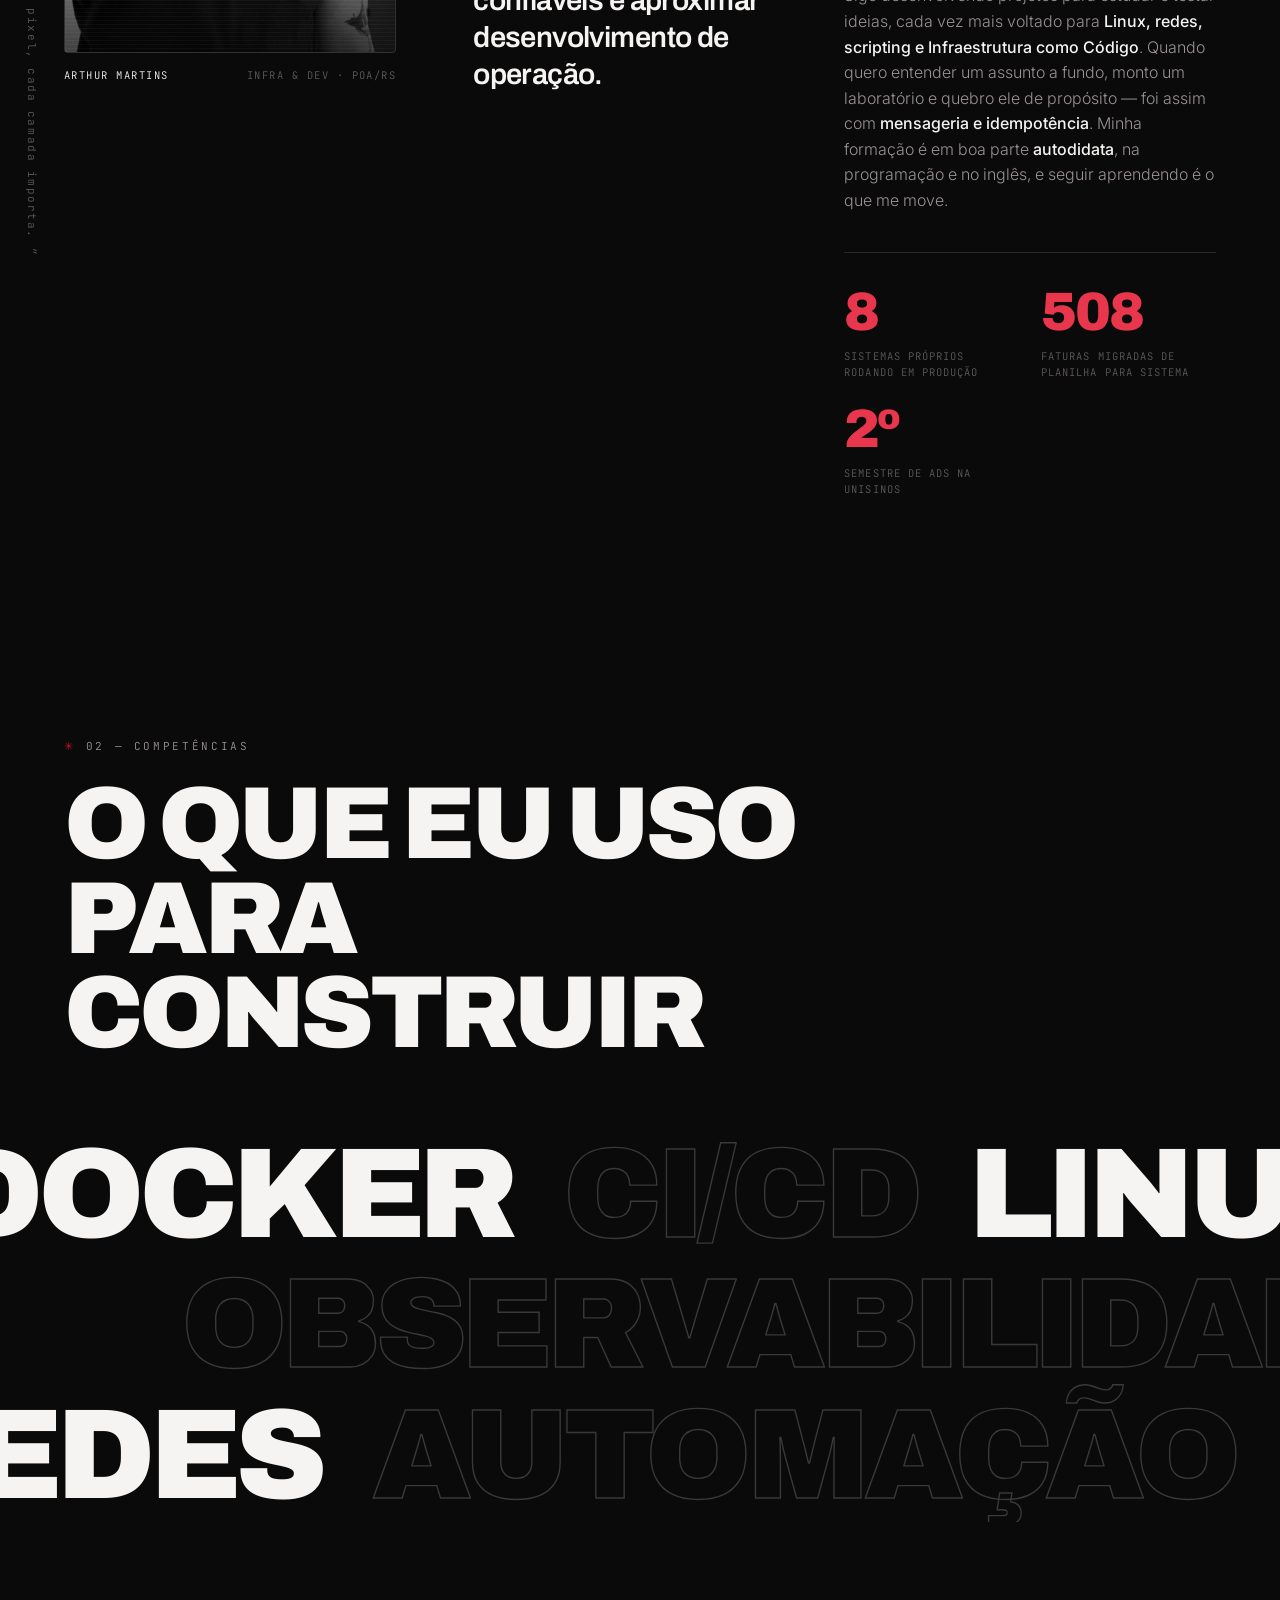
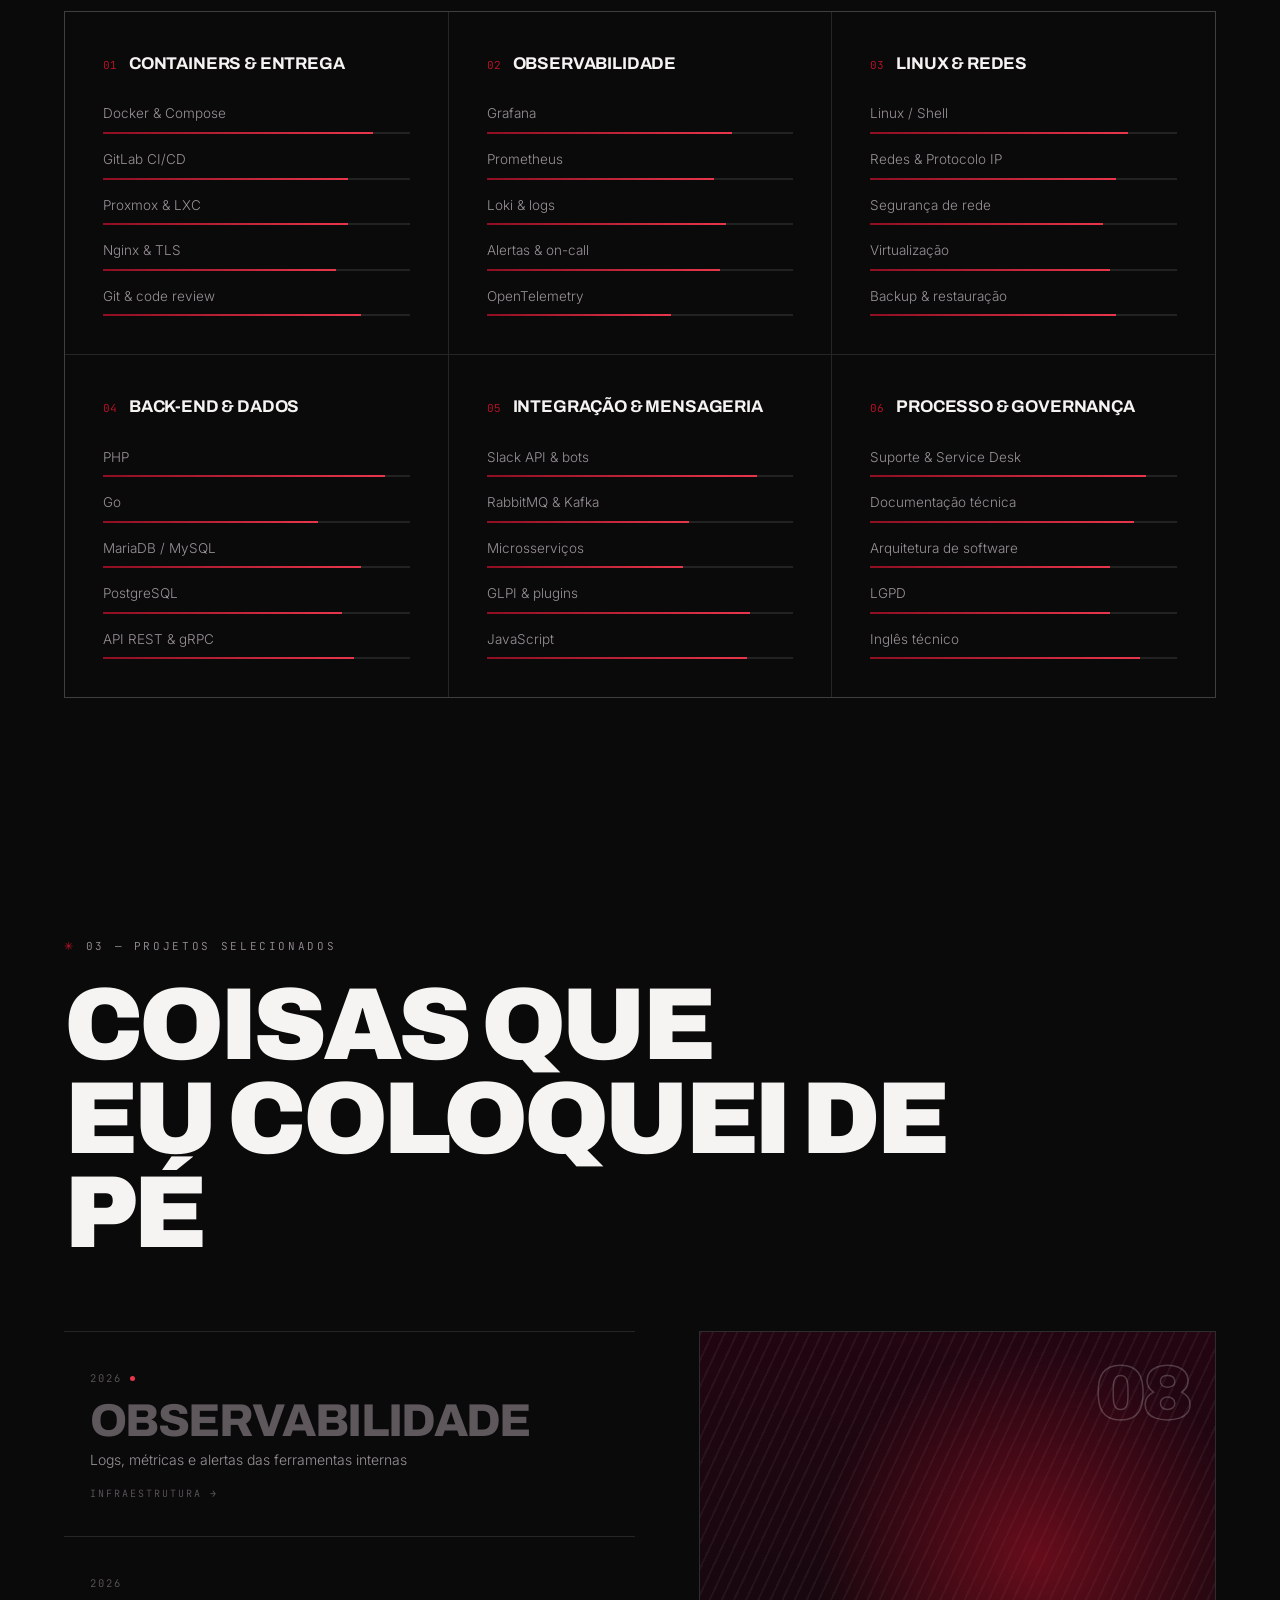
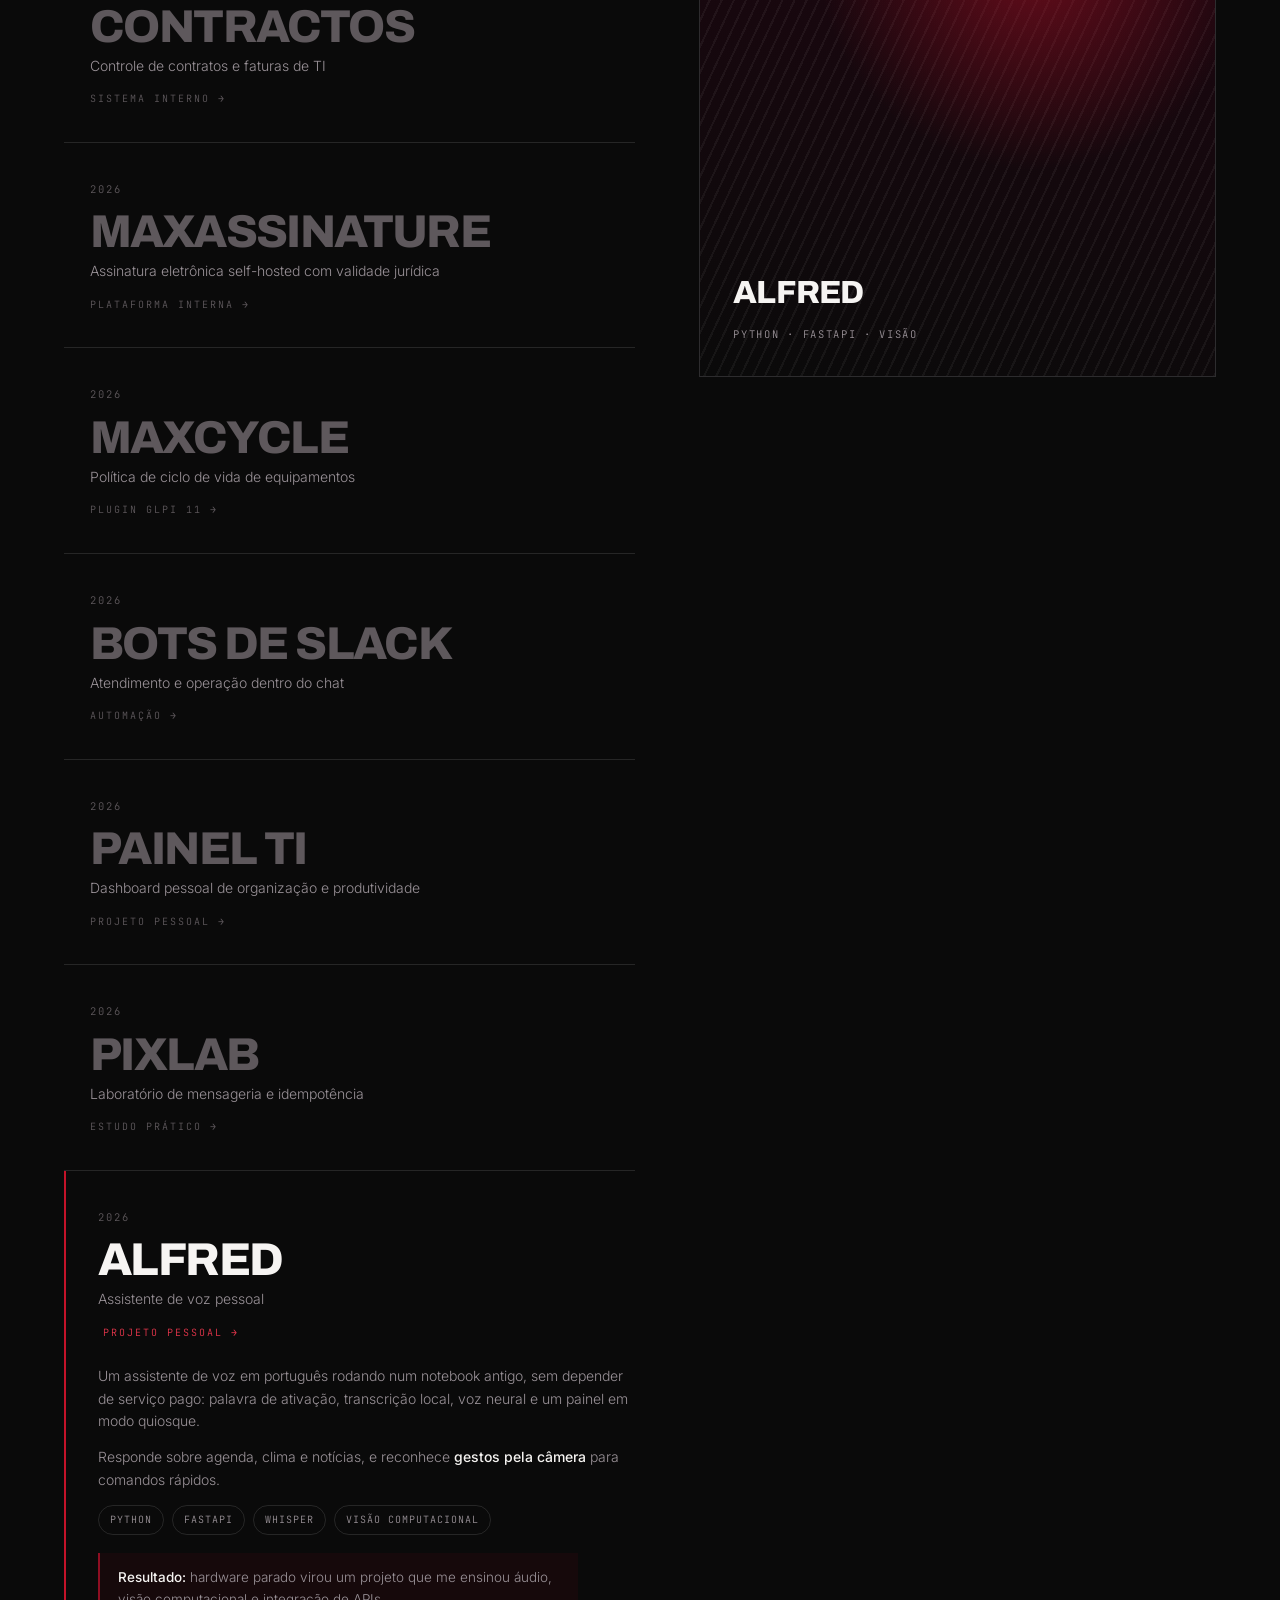
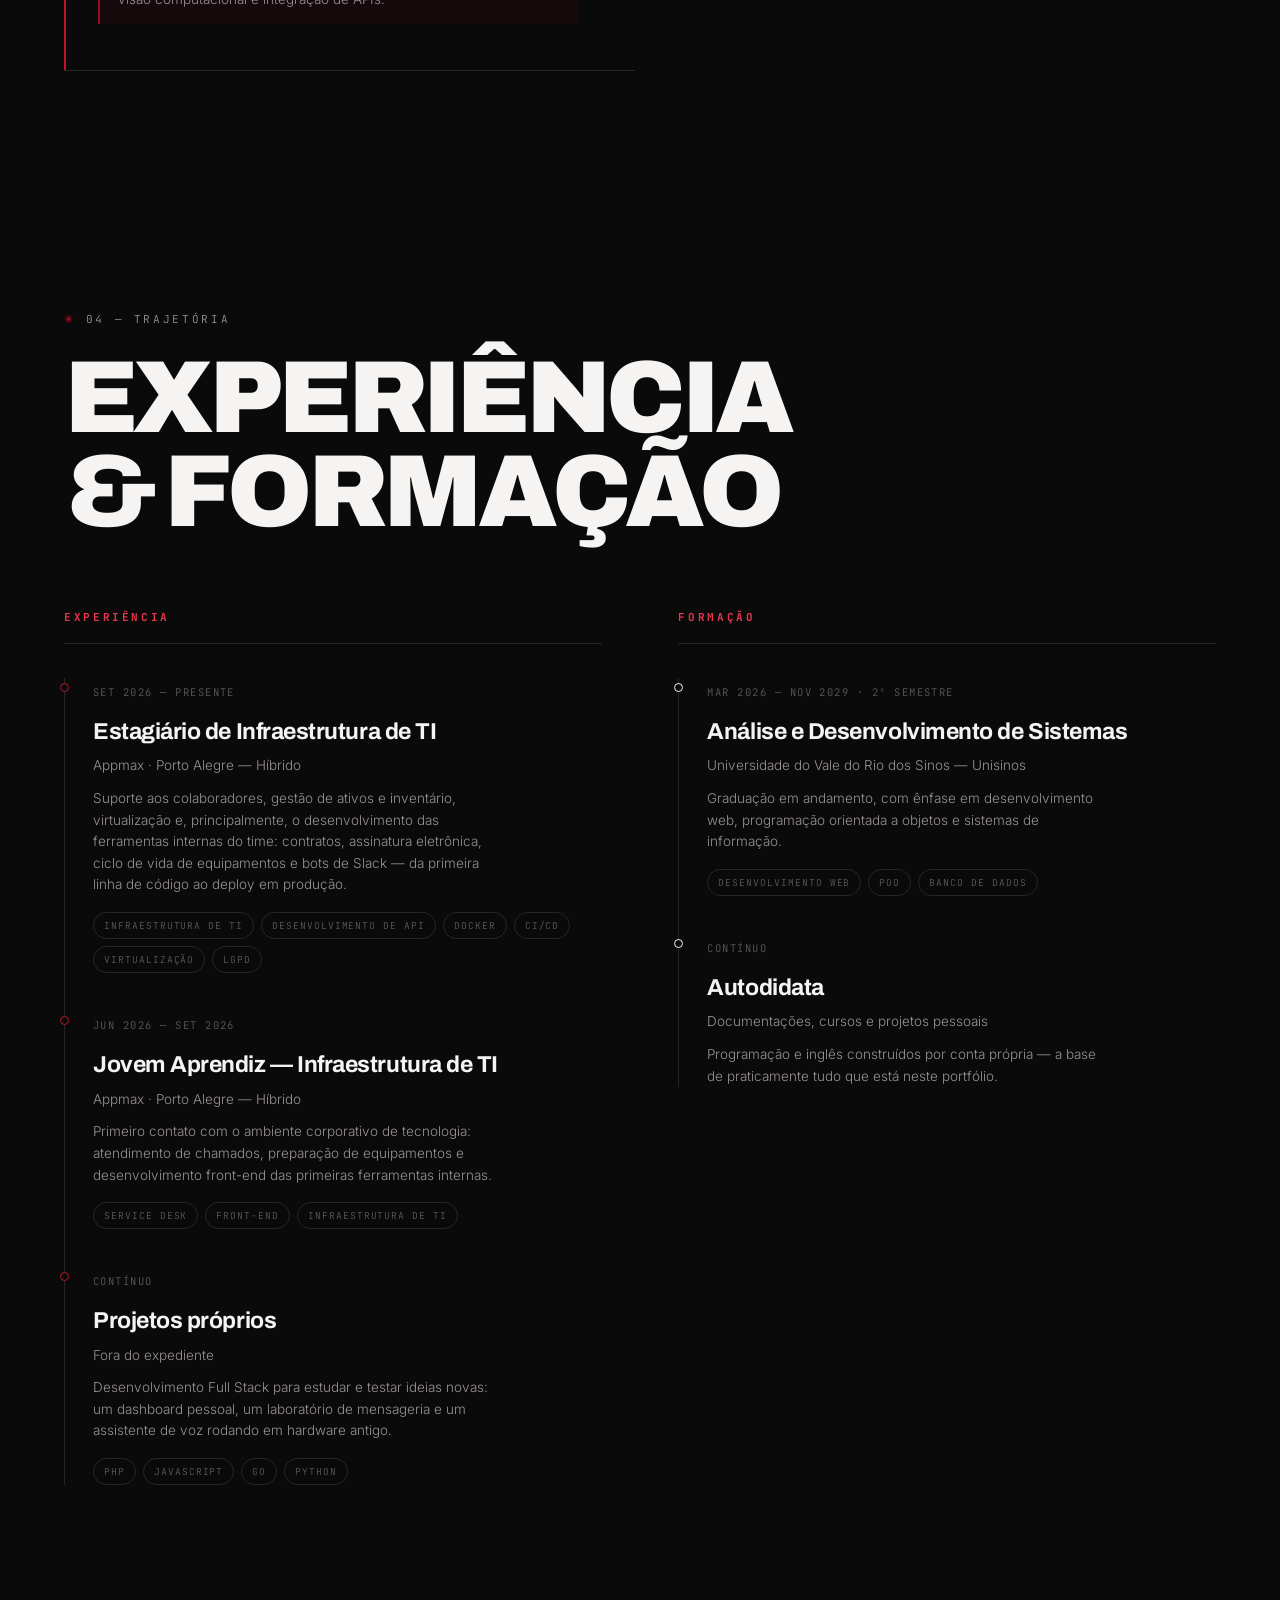
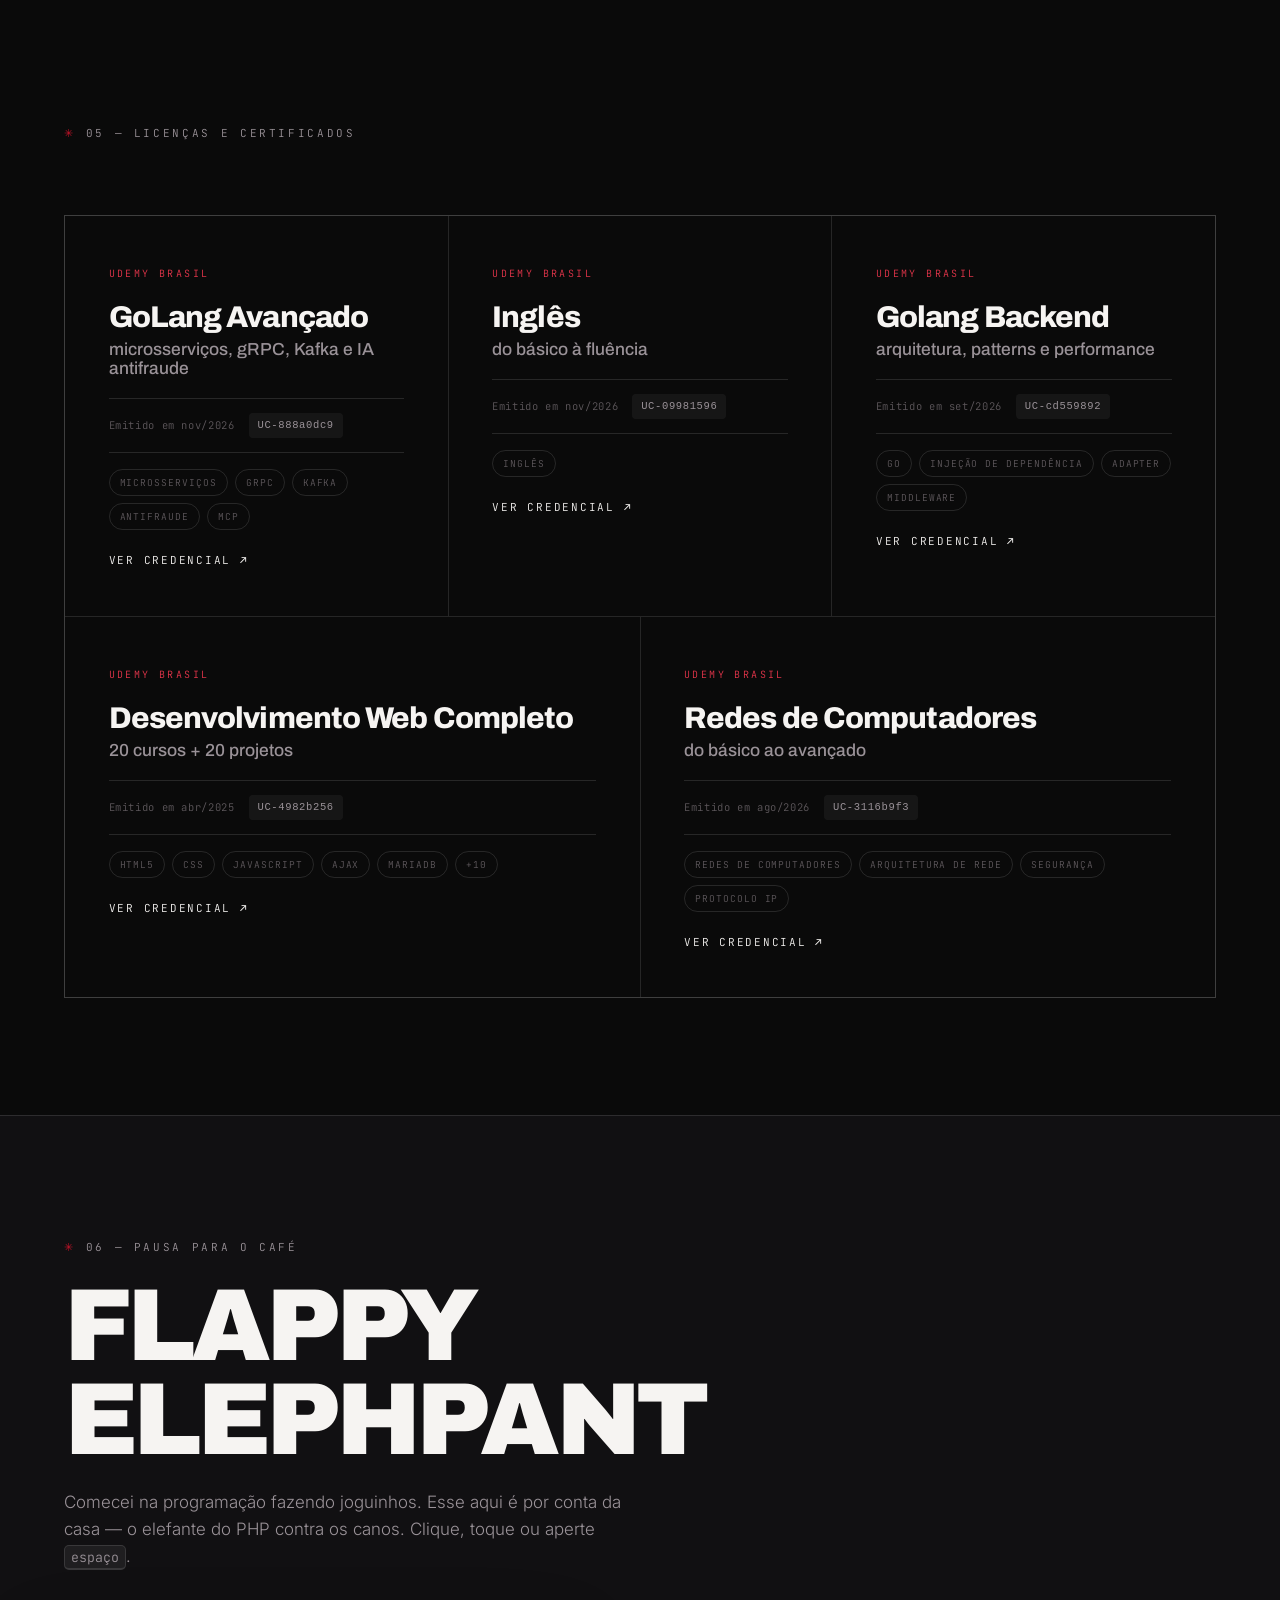
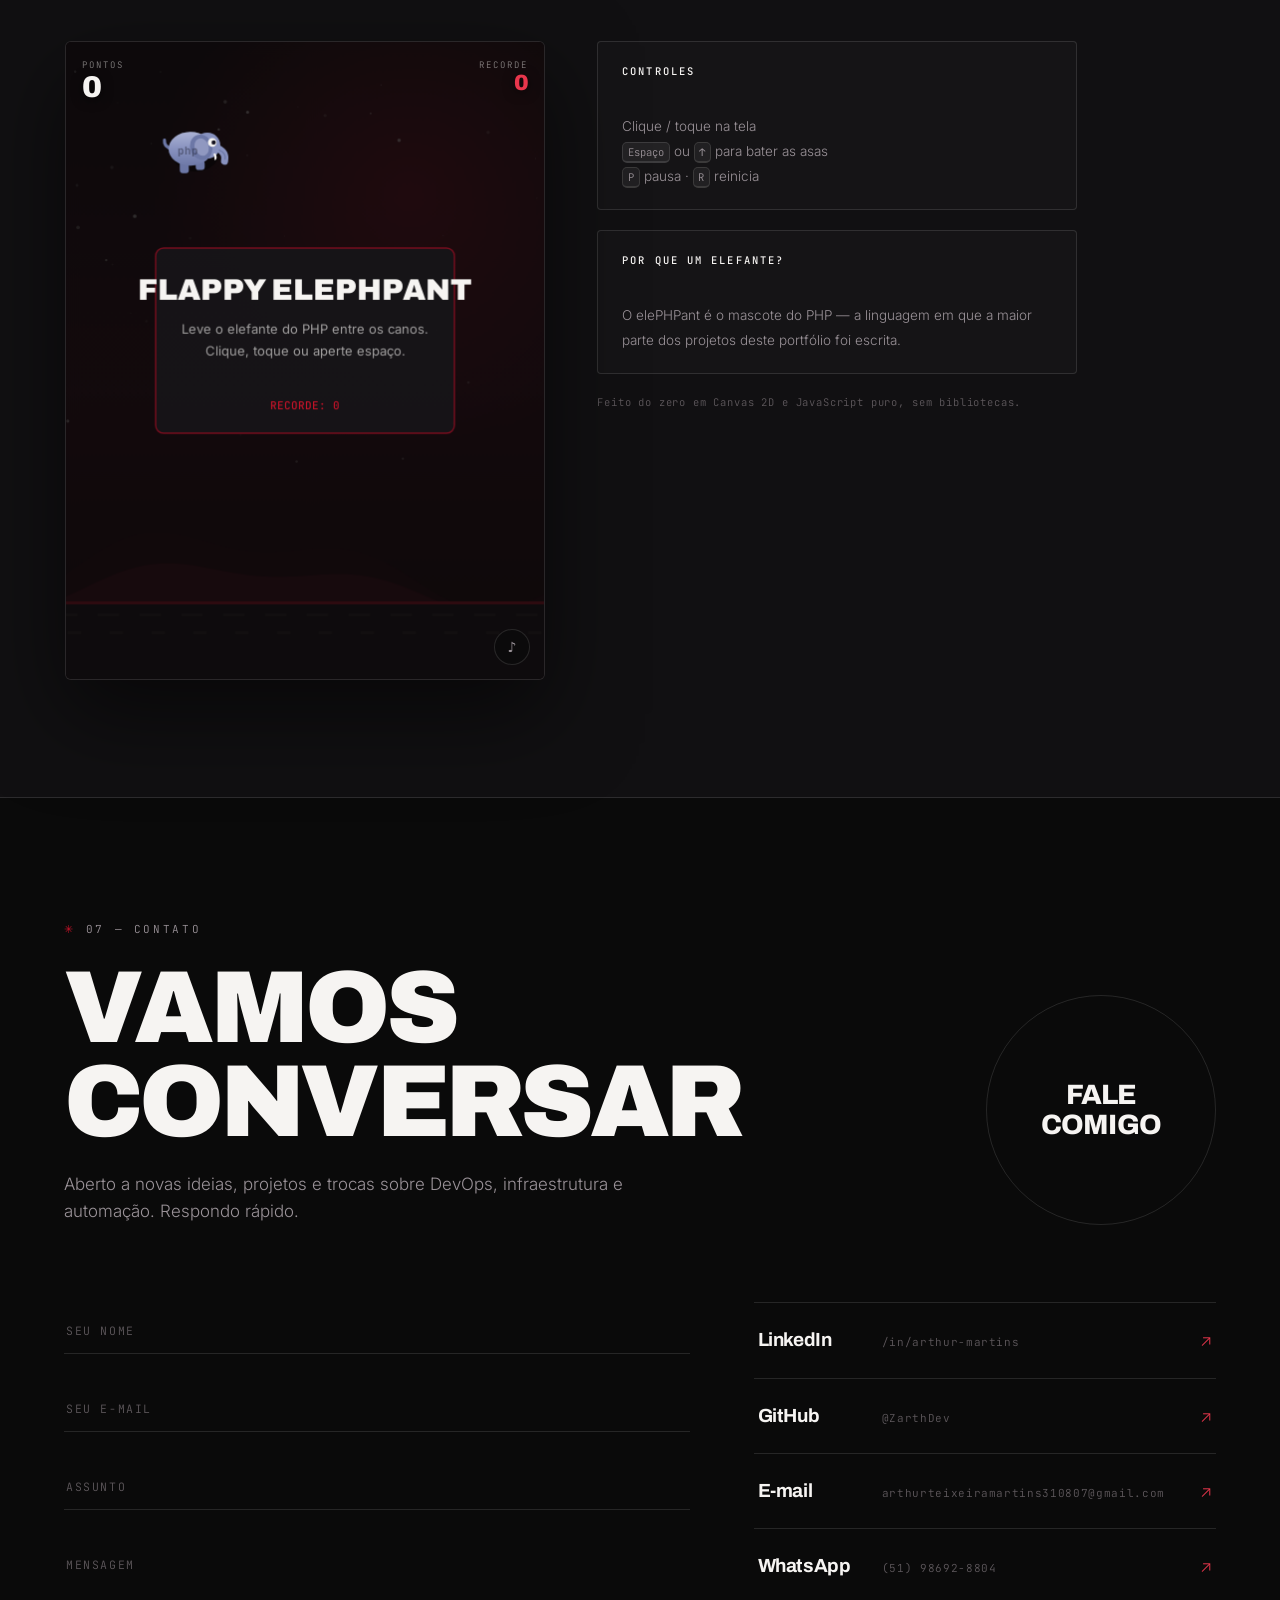
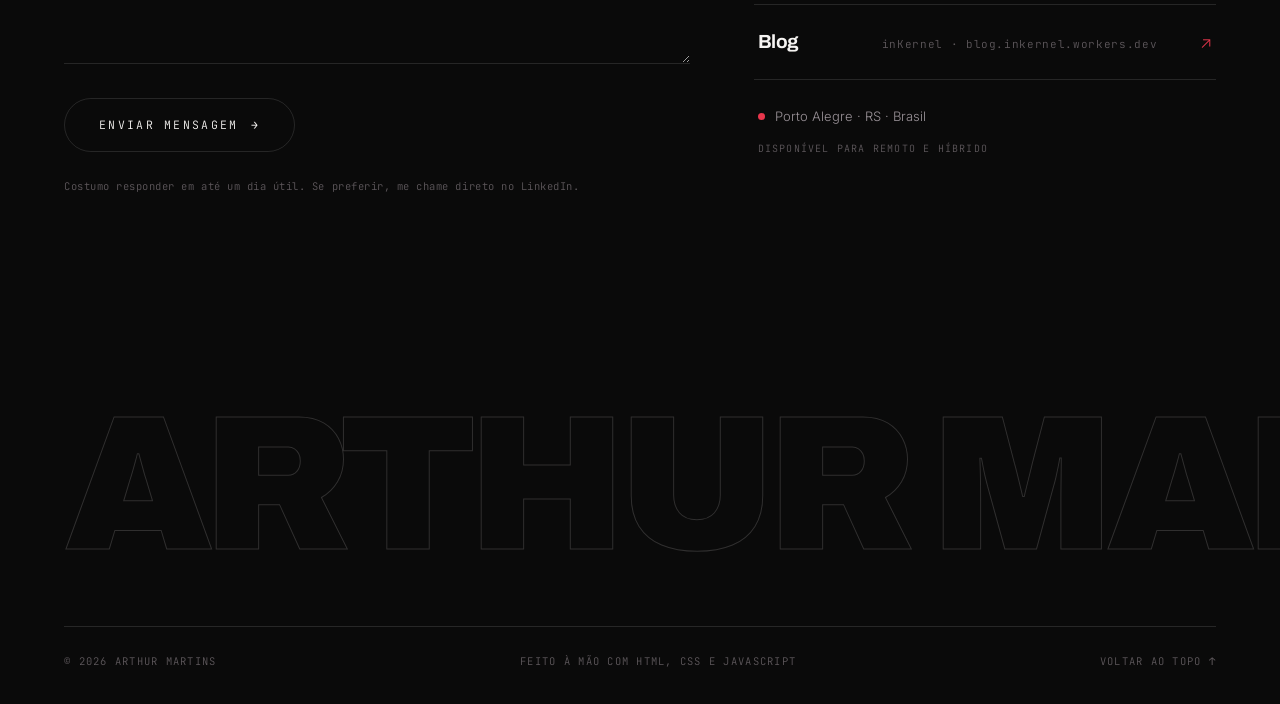
==== commit 9b27ec5f: "Reposiciona o portfólio para DevOps, seguindo o LinkedIn O "Sobre" do LinkedIn foi reescrito em torn" ====
--- a/index.html
+++ b/index.html
@@ -3,14 +3,14 @@
 <head>
 <meta charset="UTF-8">
 <meta name="viewport" content="width=device-width, initial-scale=1, viewport-fit=cover">
-<title>Arthur Martins — Infraestrutura de TI &amp; Full Stack</title>
-<meta name="description" content="Arthur Martins — Estagiário de Infraestrutura de TI na Appmax e desenvolvedor Full Stack. PHP, Docker, PostgreSQL, APIs REST e automação de processos internos.">
+<title>Arthur Martins — DevOps &amp; Infraestrutura de TI</title>
+<meta name="description" content="Arthur Martins — Infraestrutura de TI na Appmax, caminhando para DevOps: containers, CI/CD, observabilidade com Grafana e Prometheus, automação e ferramentas internas em produção.">
 <meta name="author" content="Arthur Martins">
 <meta name="theme-color" content="#0A0A0A">
 
 <meta property="og:type" content="website">
-<meta property="og:title" content="Arthur Martins — Infraestrutura de TI &amp; Full Stack">
-<meta property="og:description" content="Infraestrutura de TI na Appmax e desenvolvimento Full Stack. PHP, Docker, PostgreSQL e automação de processos internos.">
+<meta property="og:title" content="Arthur Martins — DevOps &amp; Infraestrutura de TI">
+<meta property="og:description" content="Infraestrutura de TI na Appmax: containers, CI/CD, observabilidade e automação. Ferramentas internas que vão do código ao deploy.">
 <meta property="og:locale" content="pt_BR">
 <meta property="og:image" content="assets/og.jpg">
 <meta name="twitter:card" content="summary_large_image">
@@ -70,7 +70,7 @@
   <div class="menu__foot">
     <a href="https://www.linkedin.com/in/arthur-martins-2720782b7/" target="_blank" rel="noopener">LinkedIn</a>
     <a href="https://github.com/ZarthDev" target="_blank" rel="noopener">GitHub</a>
-    <a href="https://blogdoarthur.infinityfree.me" target="_blank" rel="noopener">Blog</a>
+    <a href="https://blog.inkernel.workers.dev/" target="_blank" rel="noopener">Blog</a>
   </div>
 </div>
 
@@ -94,7 +94,7 @@
   <div class="hero__bottom">
     <div class="hero__id">
       <p class="hero__name">Arthur Martins</p>
-      <p class="hero__role">Estagiário de Infraestrutura de TI <b>@ Appmax</b><br>Desenvolvedor Full Stack · PHP, C# e JavaScript</p>
+      <p class="hero__role">Estagiário de Infraestrutura de TI <b>@ Appmax</b><br>Caminhando para <b>DevOps</b> · containers, CI/CD e observabilidade</p>
     </div>
     <div class="hero__status">
       <div class="badge">
@@ -118,8 +118,8 @@
 <!-- ============ MARQUEE ============ -->
 <div class="marquee" aria-hidden="true">
   <div class="marquee__track">
-    <span>PHP</span><i>✳</i><span>DOCKER</span><i>✳</i><span>POSTGRESQL</span><i>✳</i><span>API REST</span><i>✳</i><span>JAVASCRIPT</span><i>✳</i><span>LINUX</span><i>✳</i><span>REDES</span><i>✳</i><span>C#</span><i>✳</i>
-    <span>PHP</span><i>✳</i><span>DOCKER</span><i>✳</i><span>POSTGRESQL</span><i>✳</i><span>API REST</span><i>✳</i><span>JAVASCRIPT</span><i>✳</i><span>LINUX</span><i>✳</i><span>REDES</span><i>✳</i><span>C#</span><i>✳</i>
+    <span>DEVOPS</span><i>✳</i><span>DOCKER</span><i>✳</i><span>CI/CD</span><i>✳</i><span>GRAFANA</span><i>✳</i><span>LINUX</span><i>✳</i><span>PHP</span><i>✳</i><span>GO</span><i>✳</i><span>REDES</span><i>✳</i>
+    <span>DEVOPS</span><i>✳</i><span>DOCKER</span><i>✳</i><span>CI/CD</span><i>✳</i><span>GRAFANA</span><i>✳</i><span>LINUX</span><i>✳</i><span>PHP</span><i>✳</i><span>GO</span><i>✳</i><span>REDES</span><i>✳</i>
   </div>
 </div>
 
@@ -148,15 +148,15 @@
 
     <div class="sobre__text">
     <div class="sobre__lead reveal">
-      <p>Tenho <b>19 anos</b>, sou estudante de <b>Análise e Desenvolvimento de Sistemas</b> e atuo na área de <b>Infraestrutura de TI na Appmax</b>, onde resolvo problemas reais, dou suporte aos colaboradores e construo as ferramentas internas que o time usa todo dia.</p>
+      <p>Tenho <b>19 anos</b>, estudo <b>Análise e Desenvolvimento de Sistemas</b> e atuo na <b>Infraestrutura de TI da Appmax</b> — hoje caminhando na direção de <b>DevOps</b>: automatizar processos, deixar os sistemas observáveis e confiáveis e aproximar desenvolvimento de operação.</p>
     </div>
     <div class="sobre__body">
-      <p class="reveal">Desde criança sou apaixonado por tecnologia e sempre tive curiosidade em entender como as coisas funcionam. Foi essa curiosidade que me levou a criar jogos e desenvolver projetos por conta própria — e que acabou virando profissão.</p>
-      <p class="reveal">Hoje a maior parte do que eu construo são <b>ferramentas internas</b> que entram em produção e o time usa de verdade: controle de contratos, assinatura eletrônica, ciclo de vida de equipamentos e bots de Slack. Trabalho principalmente com <b>PHP, JavaScript e Go</b>, empacotando tudo em <b>Docker</b> e publicando por <b>pipeline</b>.</p>
-      <p class="reveal">Grande parte da minha formação foi construída de maneira <b>autodidata</b>, tanto na programação quanto no inglês: documentações, cursos, projetos pessoais e conteúdo técnico. Quando quero entender um assunto a fundo, monto um laboratório e quebro ele de propósito — foi assim com <b>mensageria e idempotência</b>. Aprender tecnologia é um processo contínuo, e é isso que me move.</p>
+      <p class="reveal">Desde criança sou apaixonado por tecnologia e sempre tive curiosidade em entender como as coisas funcionam <b>por baixo do capô</b>. Comecei criando jogos, em 2018; essa mesma curiosidade me levou da programação para o que mais me motiva hoje.</p>
+      <p class="reveal">No dia a dia trabalho com <b>containers</b>, ambientes <b>self-hosted</b>, <b>pipelines de CI/CD</b>, <b>observabilidade</b> com Grafana e Prometheus e automação de tarefas de infra. Além do suporte, construo as <b>ferramentas internas</b> que resolvem dores reais do time — da coleta de logs e alertas ao versionamento e deploy das aplicações.</p>
+      <p class="reveal">Sigo desenvolvendo projetos para estudar e testar ideias, cada vez mais voltado para <b>Linux, redes, scripting e Infraestrutura como Código</b>. Quando quero entender um assunto a fundo, monto um laboratório e quebro ele de propósito — foi assim com <b>mensageria e idempotência</b>. Minha formação é em boa parte <b>autodidata</b>, na programação e no inglês, e seguir aprendendo é o que me move.</p>
 
       <div class="stats reveal">
-        <div class="stat"><b data-count="6">0</b><span>sistemas próprios rodando em produção</span></div>
+        <div class="stat"><b data-count="8">0</b><span>sistemas próprios rodando em produção</span></div>
         <div class="stat"><b data-count="508">0</b><span>faturas migradas de planilha para sistema</span></div>
         <div class="stat"><b data-count="2" data-suffix="º">0</b><span>semestre de ADS na Unisinos</span></div>
       </div>
@@ -173,75 +173,75 @@
   </header>
 
   <div class="drift" aria-hidden="true">
-    <div class="drift__row" data-drift="-1"><span>PHP</span><span class="ghost">DOCKER</span><span>POSTGRESQL</span></div>
-    <div class="drift__row" data-drift="1"><span class="ghost">API REST</span><span>JAVASCRIPT</span><span class="ghost">GO</span></div>
-    <div class="drift__row" data-drift="-1"><span>CI/CD</span><span class="ghost">MENSAGERIA</span><span>REDES</span></div>
+    <div class="drift__row" data-drift="-1"><span>DOCKER</span><span class="ghost">CI/CD</span><span>LINUX</span></div>
+    <div class="drift__row" data-drift="1"><span class="ghost">OBSERVABILIDADE</span><span>PHP</span><span class="ghost">GO</span></div>
+    <div class="drift__row" data-drift="-1"><span>REDES</span><span class="ghost">AUTOMAÇÃO</span><span>IaC</span></div>
   </div>
 
   <div class="skills">
     <article class="skillcard reveal">
-      <header><span class="skillcard__n">01</span><h3>Back-end &amp; Dados</h3></header>
+      <header><span class="skillcard__n">01</span><h3>Containers &amp; Entrega</h3></header>
+      <ul>
+        <li><span>Docker &amp; Compose</span><i data-level="88"></i></li>
+        <li><span>GitLab CI/CD</span><i data-level="80"></i></li>
+        <li><span>Proxmox &amp; LXC</span><i data-level="80"></i></li>
+        <li><span>Nginx &amp; TLS</span><i data-level="76"></i></li>
+        <li><span>Git &amp; code review</span><i data-level="84"></i></li>
+      </ul>
+    </article>
+
+    <article class="skillcard reveal">
+      <header><span class="skillcard__n">02</span><h3>Observabilidade</h3></header>
+      <ul>
+        <li><span>Grafana</span><i data-level="80"></i></li>
+        <li><span>Prometheus</span><i data-level="74"></i></li>
+        <li><span>Loki &amp; logs</span><i data-level="78"></i></li>
+        <li><span>Alertas &amp; on-call</span><i data-level="76"></i></li>
+        <li><span>OpenTelemetry</span><i data-level="60"></i></li>
+      </ul>
+    </article>
+
+    <article class="skillcard reveal">
+      <header><span class="skillcard__n">03</span><h3>Linux &amp; Redes</h3></header>
+      <ul>
+        <li><span>Linux / Shell</span><i data-level="84"></i></li>
+        <li><span>Redes &amp; Protocolo IP</span><i data-level="80"></i></li>
+        <li><span>Segurança de rede</span><i data-level="76"></i></li>
+        <li><span>Virtualização</span><i data-level="78"></i></li>
+        <li><span>Backup &amp; restauração</span><i data-level="80"></i></li>
+      </ul>
+    </article>
+
+    <article class="skillcard reveal">
+      <header><span class="skillcard__n">04</span><h3>Back-end &amp; Dados</h3></header>
       <ul>
         <li><span>PHP</span><i data-level="92"></i></li>
+        <li><span>Go</span><i data-level="70"></i></li>
         <li><span>MariaDB / MySQL</span><i data-level="84"></i></li>
         <li><span>PostgreSQL</span><i data-level="78"></i></li>
-        <li><span>API REST &amp; Integrações</span><i data-level="88"></i></li>
-        <li><span>Go</span><i data-level="62"></i></li>
+        <li><span>API REST &amp; gRPC</span><i data-level="82"></i></li>
       </ul>
     </article>
 
     <article class="skillcard reveal">
-      <header><span class="skillcard__n">02</span><h3>Front-end</h3></header>
+      <header><span class="skillcard__n">05</span><h3>Integração &amp; Mensageria</h3></header>
       <ul>
-        <li><span>HTML5</span><i data-level="92"></i></li>
-        <li><span>CSS3</span><i data-level="88"></i></li>
+        <li><span>Slack API &amp; bots</span><i data-level="88"></i></li>
+        <li><span>RabbitMQ &amp; Kafka</span><i data-level="66"></i></li>
+        <li><span>Microsserviços</span><i data-level="64"></i></li>
+        <li><span>GLPI &amp; plugins</span><i data-level="86"></i></li>
         <li><span>JavaScript</span><i data-level="85"></i></li>
-        <li><span>SVG &amp; Canvas</span><i data-level="76"></i></li>
-        <li><span>Bootstrap</span><i data-level="85"></i></li>
-      </ul>
-    </article>
-
-    <article class="skillcard reveal">
-      <header><span class="skillcard__n">03</span><h3>Infraestrutura</h3></header>
-      <ul>
-        <li><span>Docker &amp; Compose</span><i data-level="86"></i></li>
-        <li><span>Linux / Shell</span><i data-level="80"></i></li>
-        <li><span>Proxmox &amp; LXC</span><i data-level="76"></i></li>
-        <li><span>Nginx &amp; TLS</span><i data-level="74"></i></li>
-        <li><span>Redes &amp; Protocolo IP</span><i data-level="78"></i></li>
-      </ul>
-    </article>
-
-    <article class="skillcard reveal">
-      <header><span class="skillcard__n">04</span><h3>Automação &amp; Entrega</h3></header>
-      <ul>
-        <li><span>GitLab CI/CD</span><i data-level="74"></i></li>
-        <li><span>Git &amp; code review</span><i data-level="82"></i></li>
-        <li><span>Slack API &amp; bots</span><i data-level="86"></i></li>
-        <li><span>Backup &amp; restauração</span><i data-level="78"></i></li>
-        <li><span>RabbitMQ &amp; Kafka</span><i data-level="58"></i></li>
-      </ul>
-    </article>
-
-    <article class="skillcard reveal">
-      <header><span class="skillcard__n">05</span><h3>Plataformas</h3></header>
-      <ul>
-        <li><span>GLPI &amp; plugins</span><i data-level="84"></i></li>
-        <li><span>Suporte &amp; Service Desk</span><i data-level="90"></i></li>
-        <li><span>Jira &amp; Confluence</span><i data-level="72"></i></li>
-        <li><span>Gestão de ativos</span><i data-level="82"></i></li>
-        <li><span>Virtualização</span><i data-level="76"></i></li>
       </ul>
     </article>
 
     <article class="skillcard reveal">
       <header><span class="skillcard__n">06</span><h3>Processo &amp; Governança</h3></header>
       <ul>
-        <li><span>Arquitetura de software</span><i data-level="76"></i></li>
+        <li><span>Suporte &amp; Service Desk</span><i data-level="90"></i></li>
+        <li><span>Documentação técnica</span><i data-level="86"></i></li>
+        <li><span>Arquitetura de software</span><i data-level="78"></i></li>
         <li><span>LGPD</span><i data-level="78"></i></li>
-        <li><span>Segurança de rede</span><i data-level="74"></i></li>
-        <li><span>Documentação técnica</span><i data-level="86"></i></li>
-        <li><span>Inglês técnico</span><i data-level="85"></i></li>
+        <li><span>Inglês técnico</span><i data-level="88"></i></li>
       </ul>
     </article>
   </div>
@@ -259,6 +259,22 @@
 
       <article class="work is-active" data-work="1">
         <span class="work__year">2026 <i class="work__dot"></i></span>
+        <h3>Observabilidade</h3>
+        <p>Logs, métricas e alertas das ferramentas internas</p>
+        <span class="work__cat">Infraestrutura &rarr;</span>
+        <div class="work__panel">
+          <div class="work__panel-in">
+          <p>As ferramentas internas rodavam sem ninguém olhando: quando uma parava, a gente descobria pelo usuário reclamando. Faltava um lugar único para ver log, métrica e alerta.</p>
+          <p>Avaliei as opções e escolhi a <b>stack do Grafana</b> — <b>Loki</b> para logs, <b>Prometheus</b> para métricas, <b>Tempo</b> para traces e <b>Alloy</b> como coletor OpenTelemetry — porque o Loki indexa só as etiquetas e cabe na memória disponível do host, que era o gargalo real. Elastic, OpenSearch, SigNoz e Graylog ficaram pelo caminho por peso ou maturidade.</p>
+          <p>Subi tudo em container próprio e liguei no Grafana que o time já usava, com <b>alertas caindo direto no Slack</b>.</p>
+          <ul class="work__tags"><li>Grafana</li><li>Loki</li><li>Prometheus</li><li>Tempo</li><li>OpenTelemetry</li><li>Docker</li><li>Proxmox</li></ul>
+          <p class="work__result"><b>Resultado:</b> 25 alertas ativos avisando no Slack antes do usuário perceber — e uma decisão de arquitetura tomada pelo que cabia na infra, não pelo que era moda.</p>
+          </div>
+        </div>
+      </article>
+
+      <article class="work" data-work="2">
+        <span class="work__year">2026</span>
         <h3>ContractOS</h3>
         <p>Controle de contratos e faturas de TI</p>
         <span class="work__cat">Sistema interno &rarr;</span>
@@ -273,7 +289,7 @@
         </div>
       </article>
 
-      <article class="work" data-work="2">
+      <article class="work" data-work="3">
         <span class="work__year">2026</span>
         <h3>MaxAssinature</h3>
         <p>Assinatura eletrônica self-hosted com validade jurídica</p>
@@ -289,7 +305,7 @@
         </div>
       </article>
 
-      <article class="work" data-work="3">
+      <article class="work" data-work="4">
         <span class="work__year">2026</span>
         <h3>MaxCycle</h3>
         <p>Política de ciclo de vida de equipamentos</p>
@@ -304,7 +320,7 @@
         </div>
       </article>
 
-      <article class="work" data-work="4">
+      <article class="work" data-work="5">
         <span class="work__year">2026</span>
         <h3>Bots de Slack</h3>
         <p>Atendimento e operação dentro do chat</p>
@@ -319,7 +335,7 @@
         </div>
       </article>
 
-      <article class="work" data-work="5">
+      <article class="work" data-work="6">
         <span class="work__year">2026</span>
         <h3>Painel TI</h3>
         <p>Dashboard pessoal de organização e produtividade</p>
@@ -334,7 +350,7 @@
         </div>
       </article>
 
-      <article class="work" data-work="6">
+      <article class="work" data-work="7">
         <span class="work__year">2026</span>
         <h3>PixLab</h3>
         <p>Laboratório de mensageria e idempotência</p>
@@ -349,7 +365,7 @@
         </div>
       </article>
 
-      <article class="work" data-work="7">
+      <article class="work" data-work="8">
         <span class="work__year">2026</span>
         <h3>Alfred</h3>
         <p>Assistente de voz pessoal</p>
@@ -367,13 +383,14 @@
 
     <aside class="works__view" aria-hidden="true">
       <div class="works__sticky">
-        <div class="wcard is-on" data-view="1"><span class="wcard__num">01</span><div class="wcard__art art--1"></div><b>ContractOS</b><small>PHP · Docker · GitLab CI</small></div>
-        <div class="wcard" data-view="2"><span class="wcard__num">02</span><div class="wcard__art art--2"></div><b>MaxAssinature</b><small>PHP · Go · PostgreSQL</small></div>
-        <div class="wcard" data-view="3"><span class="wcard__num">03</span><div class="wcard__art art--3"></div><b>MaxCycle</b><small>PHP · GLPI 11 · Slack</small></div>
-        <div class="wcard" data-view="4"><span class="wcard__num">04</span><div class="wcard__art art--4"></div><b>Bots de Slack</b><small>PHP · Socket Mode</small></div>
-        <div class="wcard" data-view="5"><span class="wcard__num">05</span><div class="wcard__art art--5"></div><b>Painel TI</b><small>JavaScript · PHP · SVG</small></div>
-        <div class="wcard" data-view="6"><span class="wcard__num">06</span><div class="wcard__art art--6"></div><b>PixLab</b><small>RabbitMQ · Kafka · PHP</small></div>
-        <div class="wcard" data-view="7"><span class="wcard__num">07</span><div class="wcard__art art--7"></div><b>Alfred</b><small>Python · FastAPI · Visão</small></div>
+        <div class="wcard is-on" data-view="1"><span class="wcard__num">01</span><div class="wcard__art art--1"></div><b>Observabilidade</b><small>Grafana · Loki · Prometheus</small></div>
+        <div class="wcard" data-view="2"><span class="wcard__num">02</span><div class="wcard__art art--2"></div><b>ContractOS</b><small>PHP · Docker · GitLab CI</small></div>
+        <div class="wcard" data-view="3"><span class="wcard__num">03</span><div class="wcard__art art--3"></div><b>MaxAssinature</b><small>PHP · Go · PostgreSQL</small></div>
+        <div class="wcard" data-view="4"><span class="wcard__num">04</span><div class="wcard__art art--4"></div><b>MaxCycle</b><small>PHP · GLPI 11 · Slack</small></div>
+        <div class="wcard" data-view="5"><span class="wcard__num">05</span><div class="wcard__art art--5"></div><b>Bots de Slack</b><small>PHP · Socket Mode</small></div>
+        <div class="wcard" data-view="6"><span class="wcard__num">06</span><div class="wcard__art art--6"></div><b>Painel TI</b><small>JavaScript · PHP · SVG</small></div>
+        <div class="wcard" data-view="7"><span class="wcard__num">07</span><div class="wcard__art art--7"></div><b>PixLab</b><small>RabbitMQ · Kafka · PHP</small></div>
+        <div class="wcard" data-view="8"><span class="wcard__num">08</span><div class="wcard__art art--8"></div><b>Alfred</b><small>Python · FastAPI · Visão</small></div>
       </div>
     </aside>
   </div>
@@ -427,12 +444,6 @@
       </div>
 
       <div class="tl tl--edu reveal">
-        <span class="tl__when">mar 2022 — dez 2025</span>
-        <h3>Ensino Médio</h3>
-        <p class="tl__where">EEEM Santa Rosa</p>
-      </div>
-
-      <div class="tl tl--edu reveal">
         <span class="tl__when">contínuo</span>
         <h3>Autodidata</h3>
         <p class="tl__where">Documentações, cursos e projetos pessoais</p>
@@ -449,6 +460,28 @@
   </header>
 
   <div class="certs__list">
+    <a class="cert reveal" href="https://www.udemy.com/certificate/UC-888a0dc9-7379-4178-aa47-d53d812b2594/" target="_blank" rel="noopener">
+      <span class="cert__issuer">Udemy Brasil</span>
+      <h3>GoLang Avançado<br><span>microsserviços, gRPC, Kafka e IA antifraude</span></h3>
+      <div class="cert__meta">
+        <span>Emitido em nov/2026</span>
+        <code>UC-888a0dc9</code>
+      </div>
+      <ul class="chips"><li>Microsserviços</li><li>gRPC</li><li>Kafka</li><li>Antifraude</li><li>MCP</li></ul>
+      <span class="cert__go">Ver credencial ↗</span>
+    </a>
+
+    <a class="cert reveal" href="https://www.udemy.com/certificate/UC-09981596-feae-4815-8607-831177e3d61c/" target="_blank" rel="noopener">
+      <span class="cert__issuer">Udemy Brasil</span>
+      <h3>Inglês<br><span>do básico à fluência</span></h3>
+      <div class="cert__meta">
+        <span>Emitido em nov/2026</span>
+        <code>UC-09981596</code>
+      </div>
+      <ul class="chips"><li>Inglês</li></ul>
+      <span class="cert__go">Ver credencial ↗</span>
+    </a>
+
     <a class="cert reveal" href="https://www.udemy.com/certificate/UC-cd559892-7c6a-4b08-badc-6116db20b9b3/" target="_blank" rel="noopener">
       <span class="cert__issuer">Udemy Brasil</span>
       <h3>Golang Backend<br><span>arquitetura, patterns e performance</span></h3>
@@ -515,7 +548,7 @@
     <header class="section__head">
       <span class="tag"><i>✳</i> 07 — Contato</span>
       <h2 class="section__title">Vamos<br>conversar</h2>
-      <p class="section__sub">Aberto a novas ideias, projetos e trocas sobre infraestrutura, PHP e automação. Respondo rápido.</p>
+      <p class="section__sub">Aberto a novas ideias, projetos e trocas sobre DevOps, infraestrutura e automação. Respondo rápido.</p>
     </header>
 
     <a href="#formulario" class="bigcta" data-magnet>
@@ -562,8 +595,8 @@
       <a href="https://wa.me/5551986928804" target="_blank" rel="noopener">
         <b>WhatsApp</b><span>(51) 98692-8804</span><i>↗</i>
       </a>
-      <a href="https://blogdoarthur.infinityfree.me" target="_blank" rel="noopener">
-        <b>Blog</b><span>blogdoarthur.infinityfree.me</span><i>↗</i>
+      <a href="https://blog.inkernel.workers.dev/" target="_blank" rel="noopener">
+        <b>Blog</b><span>inKernel · blog.inkernel.workers.dev</span><i>↗</i>
       </a>
       <div class="contact__where">
         <span class="pulse"></span>
--- a/css/style.css
+++ b/css/style.css
@@ -641,6 +641,10 @@
   conic-gradient(from 40deg at 35% 65%, rgba(142,14,34,.55), transparent 42%, rgba(195,19,41,.4)),
   repeating-linear-gradient(90deg, rgba(246,244,242,.04) 0 2px, transparent 2px 15px),
   linear-gradient(300deg,#210410,#0A0A0A)}
+.art--8{background:
+  radial-gradient(70% 55% at 65% 35%, rgba(195,19,41,.45), transparent 60%),
+  repeating-linear-gradient(115deg, rgba(246,244,242,.05) 0 2px, transparent 2px 11px),
+  linear-gradient(190deg,#240512,#0A0A0A)}
 
 /* =========================================================
    TRAJETÓRIA
@@ -687,12 +691,14 @@
 /* =========================================================
    CERTIFICADOS
    ========================================================= */
+/* flex em vez de grid: com 5 cartões a última linha se estica
+   e nunca sobra célula vazia mostrando a cor das divisórias */
 .certs__list{
-  display:grid;grid-template-columns:repeat(auto-fit,minmax(300px,1fr));
+  display:flex;flex-wrap:wrap;
   gap:1px;background:var(--line);border:1px solid var(--line);
 }
 .cert{
-  position:relative;display:block;background:var(--black);
+  position:relative;display:block;flex:1 1 360px;background:var(--black);
   padding:clamp(26px,3.4vw,44px);overflow:hidden;
   transition:background .5s var(--ease);
 }
